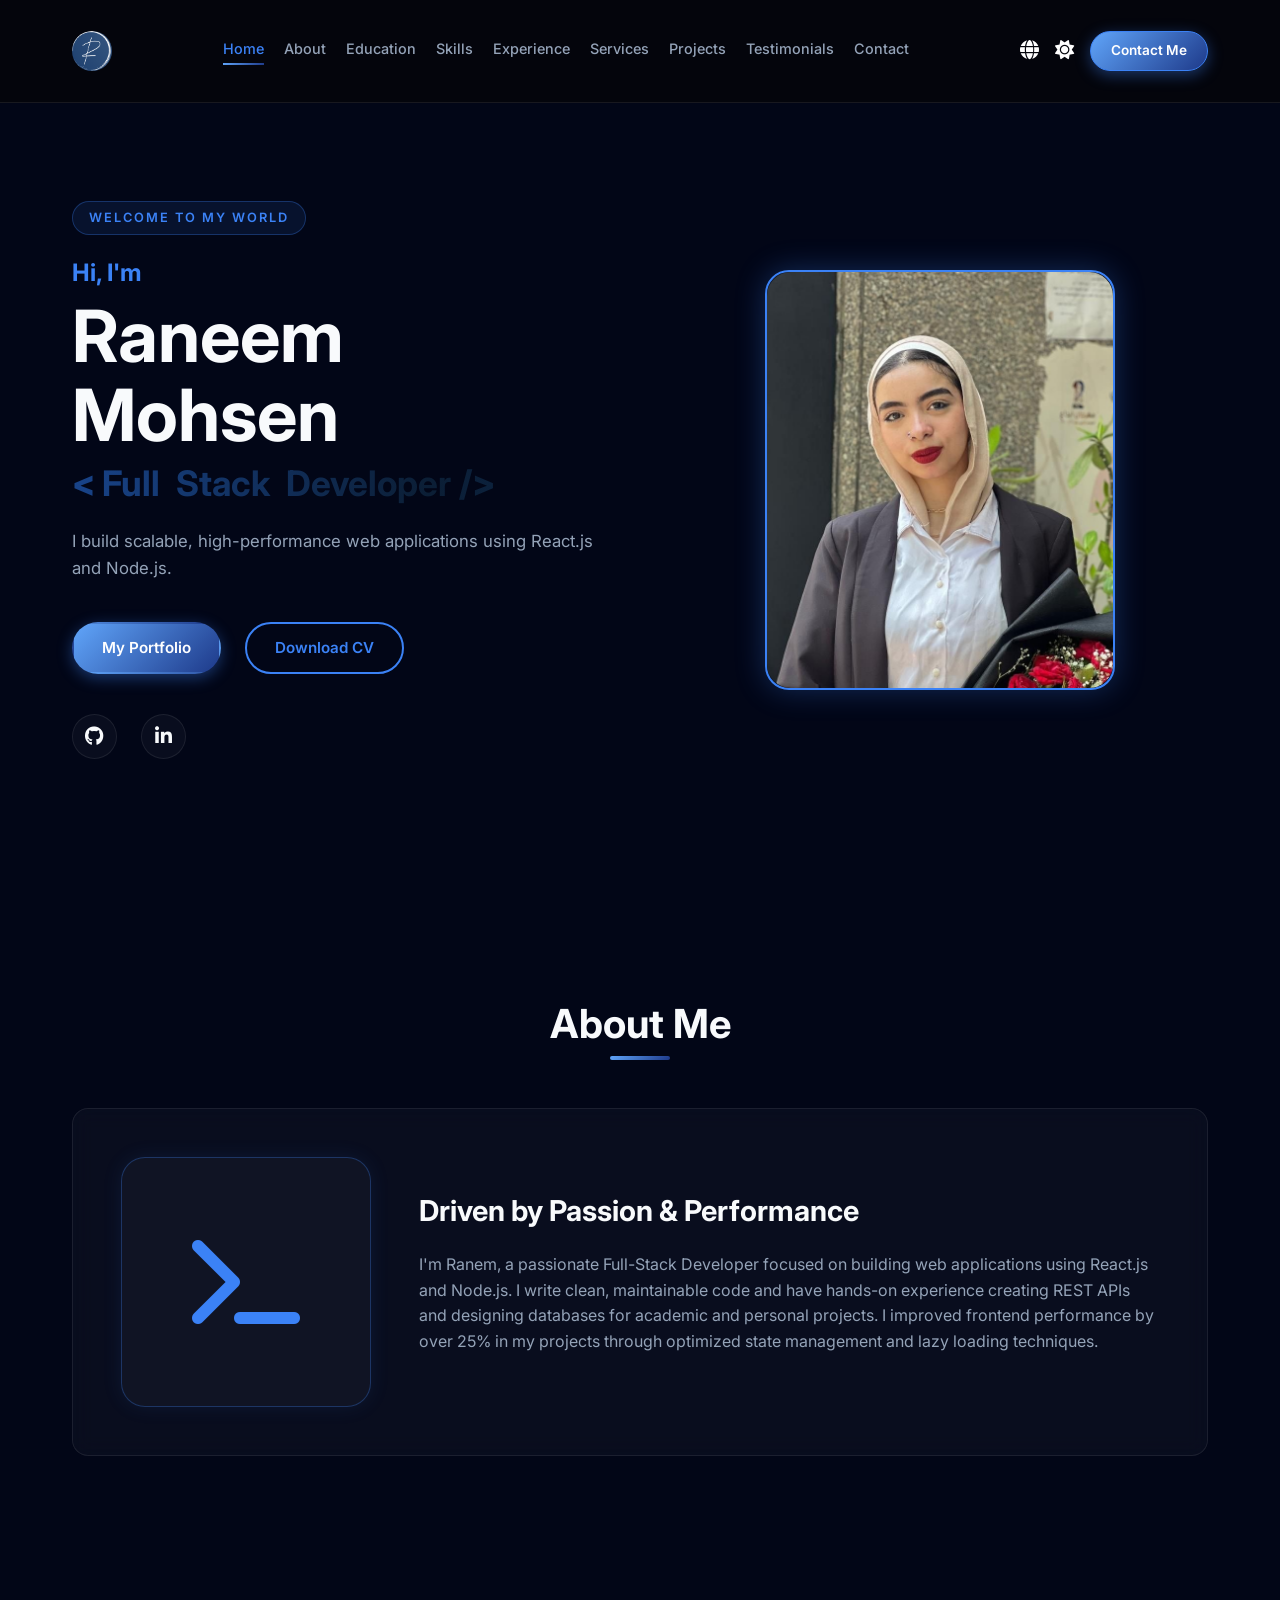
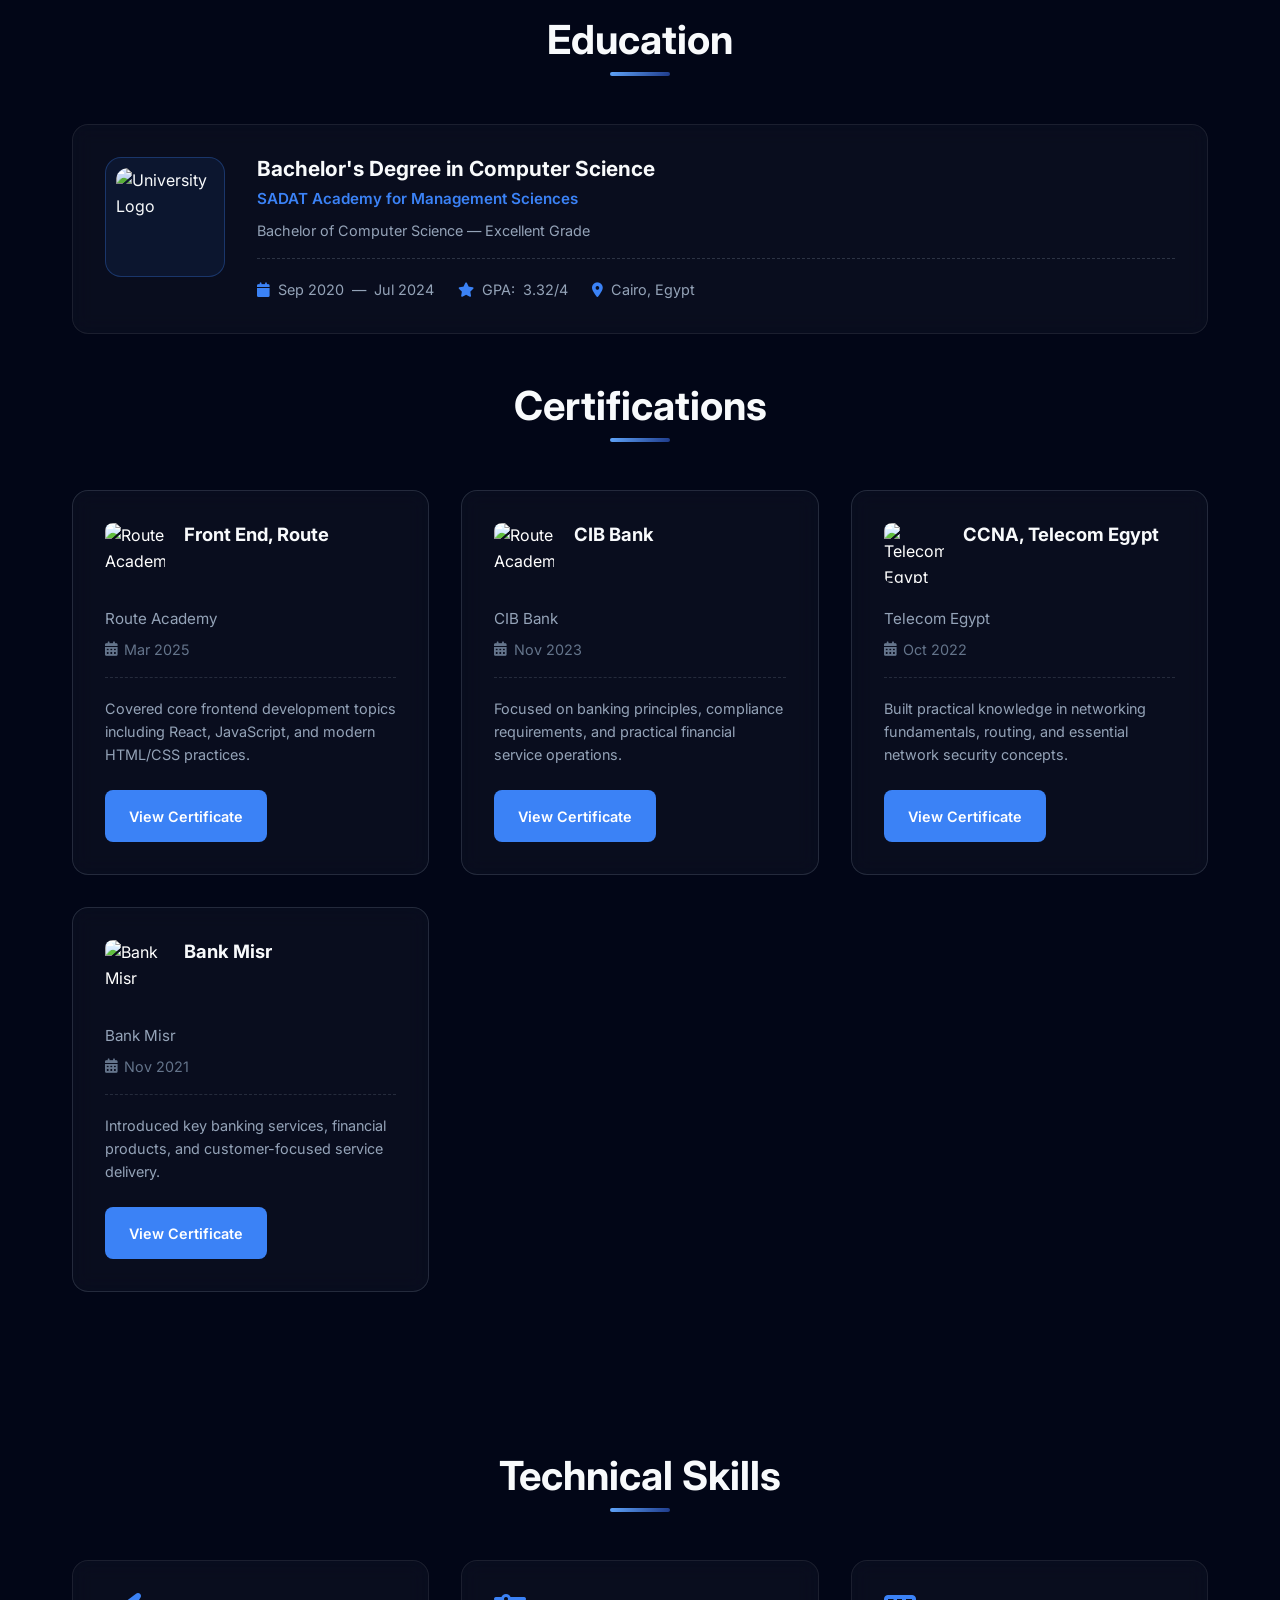
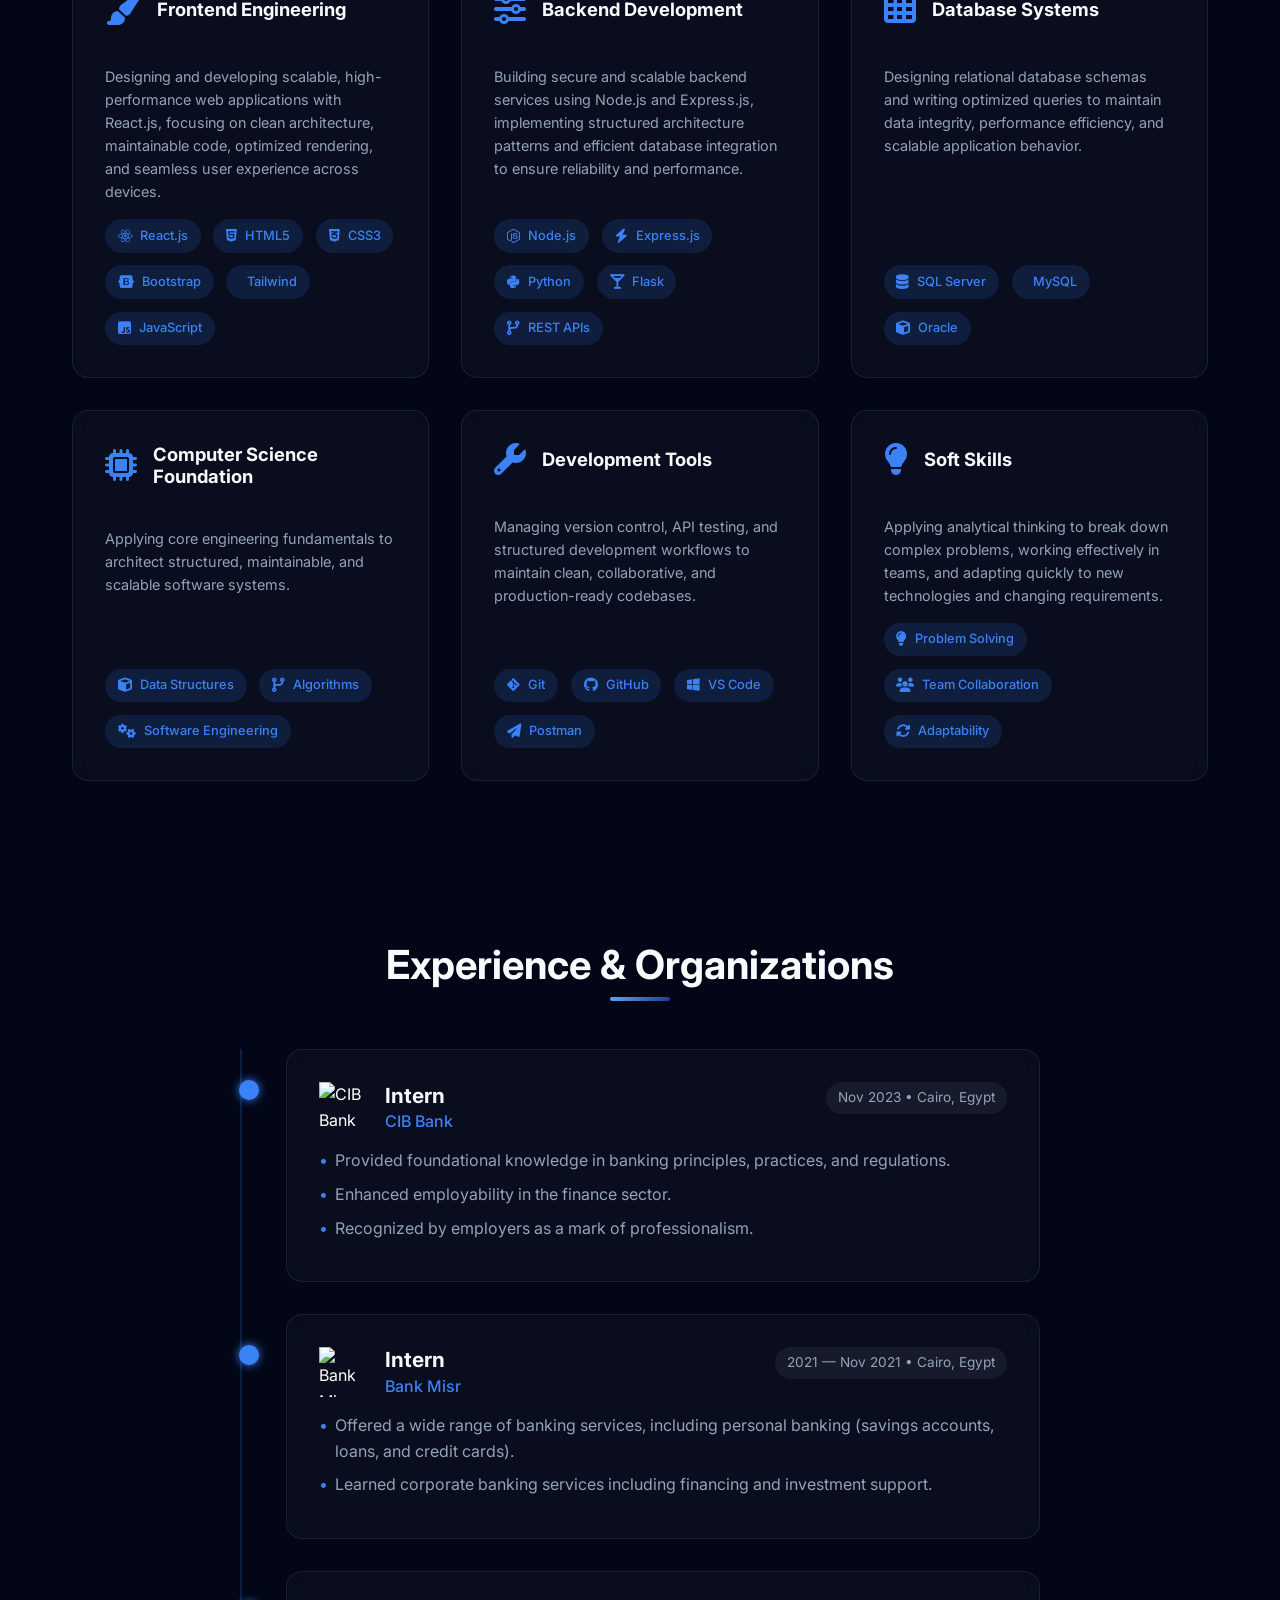
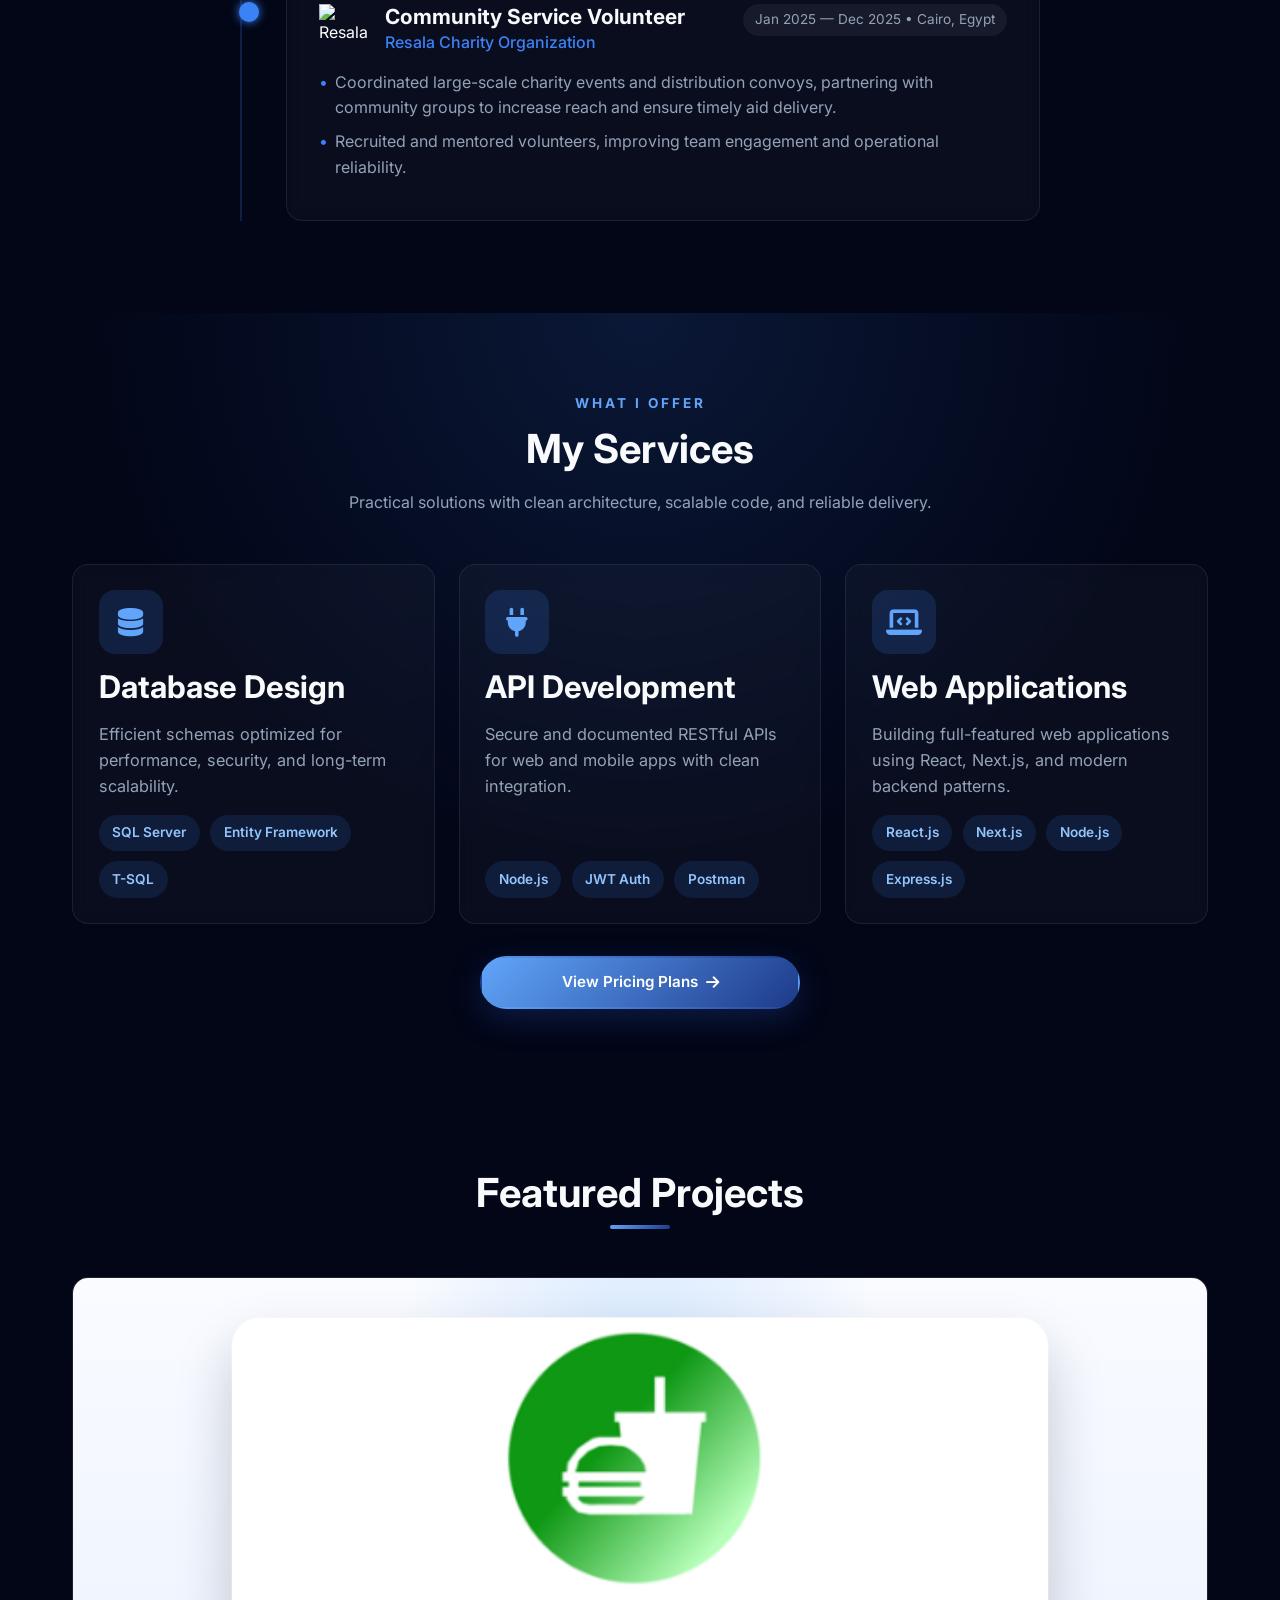
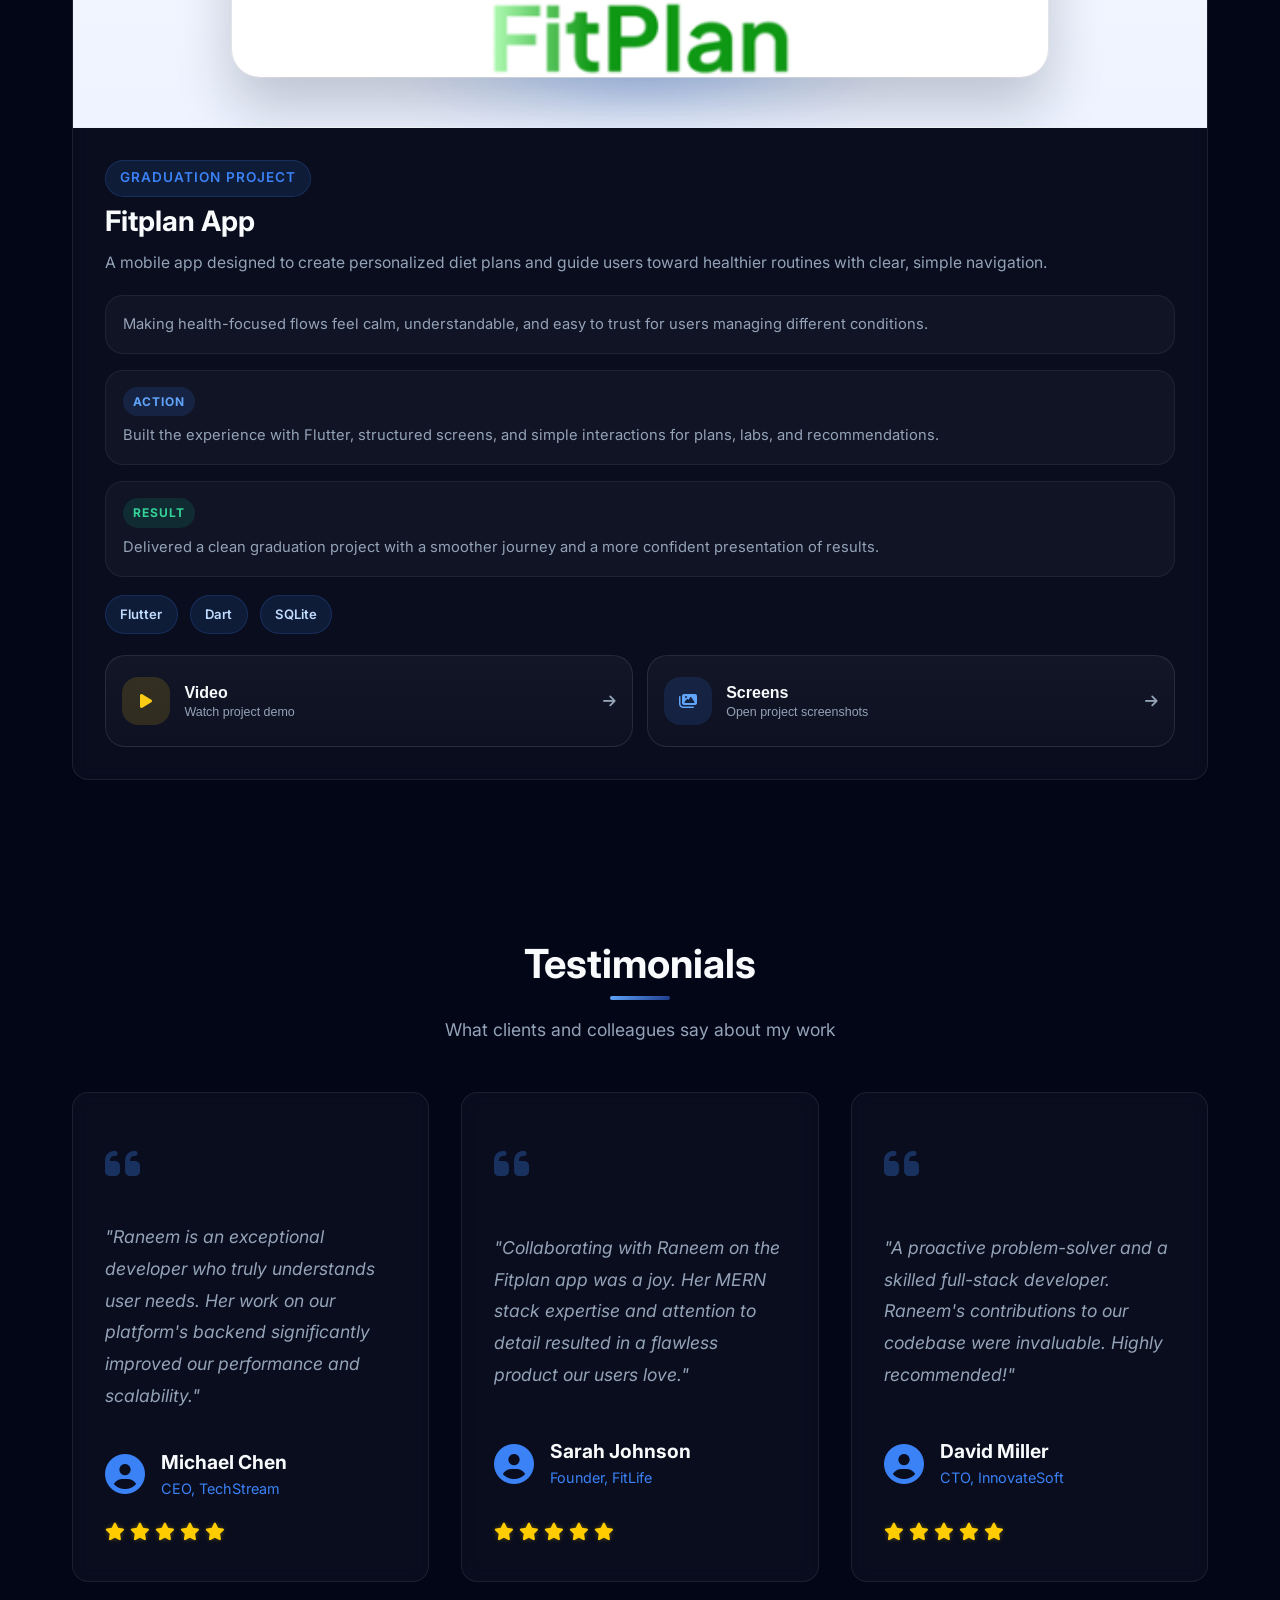
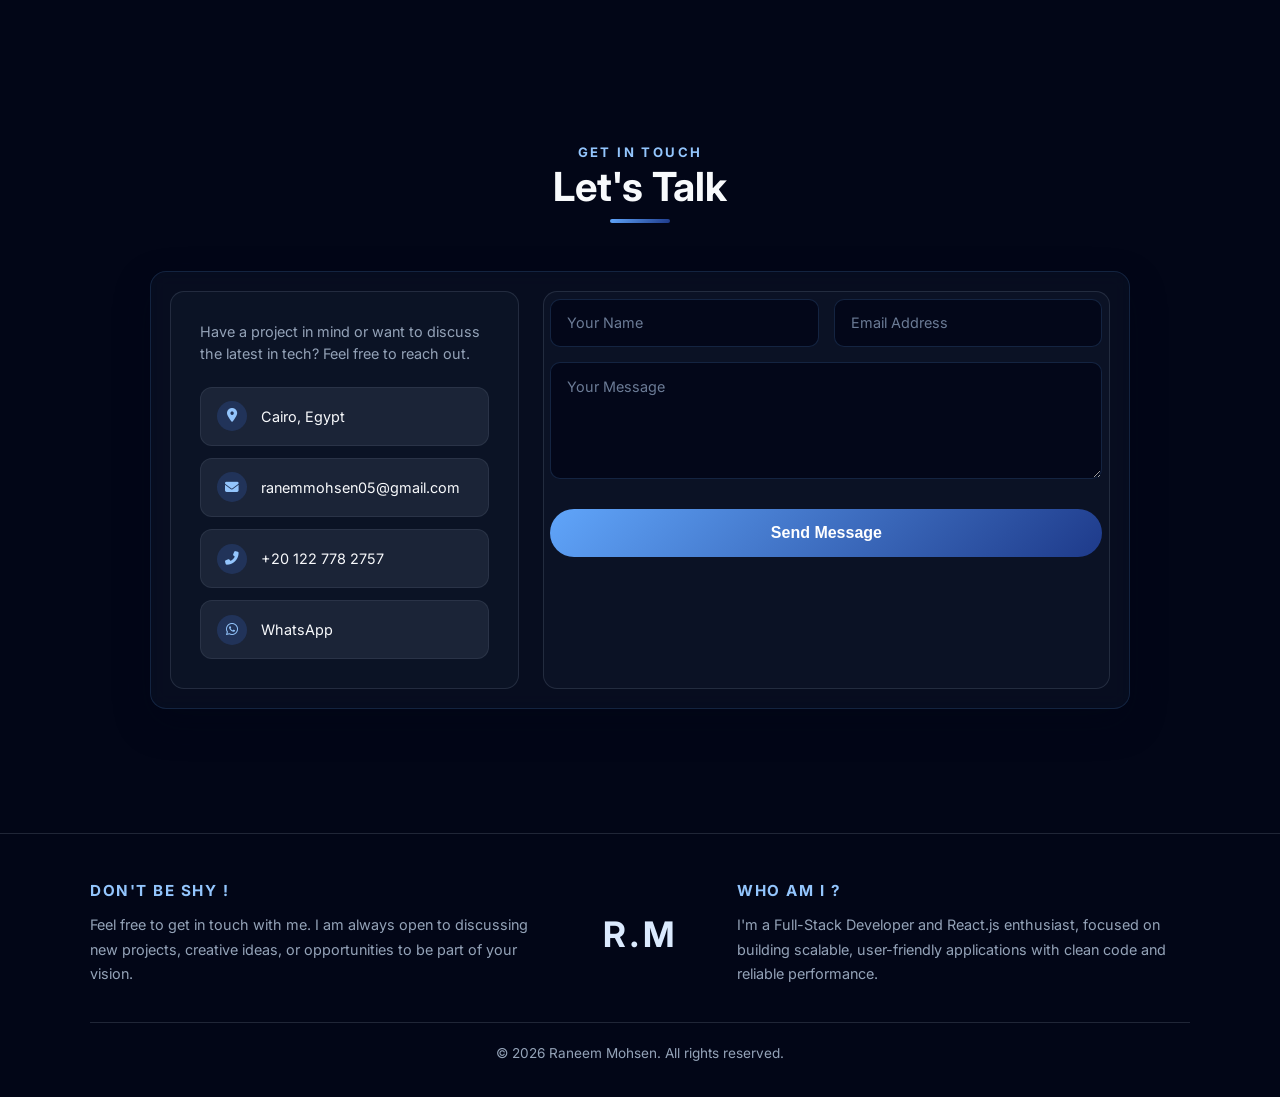
==== cvvvv/index.html @ ac44fdd2 "update" ====
<!DOCTYPE html>
<html lang="en" dir="ltr">

<head>
    <meta charset="UTF-8">
    <meta name="viewport" content="width=device-width, initial-scale=1.0">
    <title>Raneem Mohsen | Full Stack Developer</title>
    <link rel="preconnect" href="https://fonts.googleapis.com">
    <link rel="preconnect" href="https://fonts.gstatic.com" crossorigin>
    <link href="https://fonts.googleapis.com/css2?family=Inter:wght@300;400;500;600;700;800&display=swap"
        rel="stylesheet">
    <link rel="stylesheet" href="https://cdnjs.cloudflare.com/ajax/libs/font-awesome/6.4.0/css/all.min.css">
    <link rel="stylesheet" href="../style.css?v=5">

</head>

<body>
    <!-- Navbar -->
    <header class="navbar" id="navbar">
        <div class="nav-container">
            <a href="#home" class="logo">
                <img src="../Screenshot 2026-03-13 201905 copy.png" alt="Ranem Logo" class="logo-img">
            </a>

            <nav class="nav-links">
                <a href="#home" class="nav-link active" data-i18n="home-nav">Home</a>
                <a href="#about" class="nav-link" data-i18n="about-nav">About</a>
                <a href="#education" class="nav-link" data-i18n="education-nav">Education</a>
                <a href="#skills" class="nav-link" data-i18n="skills-nav">Skills</a>
                <a href="#experience" class="nav-link" data-i18n="experience-nav">Experience</a>
                <a href="#services" class="nav-link" data-i18n="services-nav">Services</a>
                <a href="#projects" class="nav-link" data-i18n="projects-nav">Projects</a>
                <a href="#testimonials" class="nav-link" data-i18n="testimonials-nav">Testimonials</a>
                <a href="#contact" class="nav-link" data-i18n="contact-nav">Contact</a>
            </nav>

            <div class="nav-actions">
                <!-- Language Toggle -->
                <button class="lang-toggle" id="langBtn" aria-label="تحويل اللغة"
                    style="background: transparent; border: none; color: white; font-size: 1.2rem; cursor: pointer;">
                    <i class="fas fa-globe"></i>
                </button>
                <!-- Theme Toggle -->
                <button class="theme-toggle" id="themeBtn" aria-label="Toggle Dark/Light Mode"
                    style="background: transparent; border: none; color: white; font-size: 1.2rem; cursor: pointer;">
                    <i class="fas fa-sun"></i>
                </button>
                <a href="#contact" class="btn btn-primary contact-btn" data-i18n="contact-btn">Contact Me</a>
                <!-- Remove the old mailto link in favor of the new contact section -->
                <button class="mobile-menu-toggle" aria-label="Toggle Menu">
                    <i class="fas fa-bars"></i>
                </button>
            </div>
        </div>
    </header>

    <main>
        <!-- Hero Section -->
        <section id="home" class="hero">
            <div class="hero-container">
                <div class="hero-content">
                    <span class="badge" data-i18n="welcome-badge">WELCOME TO MY WORLD</span>
                    <h2 class="greeting" data-i18n="greeting">Hi, I'm</h2>
                    <h1 class="name">Raneem Mohsen</h1>
                    <h2 class="title text-gradient typing-animation">
                        <span style="--i:1">F</span><span style="--i:2">u</span><span style="--i:3">l</span><span
                            style="--i:4">l</span>&nbsp;
                        <span style="--i:5">S</span><span style="--i:6">t</span><span style="--i:7">a</span><span
                            style="--i:8">c</span><span style="--i:9">k</span>&nbsp;
                        <span style="--i:10">D</span><span style="--i:11">e</span><span style="--i:12">v</span><span
                            style="--i:13">e</span><span style="--i:14">l</span><span style="--i:15">o</span><span
                            style="--i:16">p</span><span style="--i:17">e</span><span style="--i:18">r</span>
                    </h2>

                    <p class="summary" data-i18n="summary">I build scalable, high-performance web applications using React.js and Node.js.</p>
                    <div class="hero-buttons">
                        <a href="#projects" class="btn btn-primary" data-i18n="portfolio-btn">My Portfolio</a>
                        <a href="../resume.pdf" class="btn btn-outline" data-i18n="cv-btn" download>Download CV <i
                                class="fas fa-download"></i></a>
                    </div>

                    <div class="social-links">
                        <a href="https://github.com/raneemmohsen" target="_blank" rel="noopener noreferrer"
                            aria-label="GitHub"><i class="fab fa-github"></i></a>
                        <a href="https://www.linkedin.com/in/ranem-mohsen" target="_blank" rel="noopener noreferrer"
                            aria-label="LinkedIn"><i class="fab fa-linkedin-in"></i></a>
                    </div>
                </div>

                <div class="hero-image-container">
                    <div class="image-wrapper glow-effect">
                        <img src="../profile.jpg" alt="Raneem Mohsen" class="profile-img">
                    </div>
                </div>
            </div>
        </section>

        <!-- About Section -->
        <section id="about" class="about">
            <div class="section-header">
                <h2 class="section-title" data-i18n="about-title">About Me</h2>
                <div class="section-line"></div>
            </div>

            <div class="about-container glass-card">
                <div class="about-icon">
                    <i class="fas fa-terminal text-accent"></i>
                </div>
                <div class="about-text">
                    <h3 class="about-subtitle" data-i18n="about-subtitle">Driven by Passion & Performance</h3>
                    <p data-i18n="about-text">
                       I'm Ranem, a passionate Full-Stack Developer focused on building web applications using React.js and Node.js. I write clean, maintainable code and have hands-on experience creating REST APIs and designing databases for academic and personal projects.

I improved frontend performance by over 25% in my projects through optimized state management and lazy loading techniques.
                    </p>



                </div>
            </div>
        </section>

        <!-- Education & Certifications Section -->
        <section id="education" class="education-certifications">
            <div class="section-header">
                <h2 class="section-title" data-i18n="education-title"><i class="fas fa-book text-accent"></i> Education
                </h2>
                <div class="section-line"></div>
            </div>

            <div class="education-grid">
                <!-- Education Card -->
                <div class="education-card glass-card">
                    <div class="edu-logo">
                        <img src="https://th.bing.com/th/id/OIP.V8U_D5mCbZ9PL3ggODqB0AAAAA?w=171&h=180&c=7&r=0&o=7&pid=1.7&rm=3"
                            alt="University Logo" class="university-logo">
                    </div>
                    <div class="edu-content">
                        <h3 class="edu-degree" data-i18n="degree-title">Bachelor's Degree in Computer Science</h3>
                        <p class="edu-university" data-i18n="university">SADAT Academy for Management Sciences</p>
                        <p class="edu-project" data-i18n="edu-project">Bachelor of Computer Science — Excellent Grade</p>
                        <div class="edu-details">
                            <span class="edu-detail"><i class="fas fa-calendar"></i> <span data-i18n="start-date">Sep
                                    2020</span> — <span data-i18n="end-date">Jul 2024</span></span>
                            <span class="edu-detail"><i class="fas fa-star text-accent"></i> GPA: <span
                                    data-i18n="gpa">3.32/4</span></span>
                            <span class="edu-detail"><i class="fas fa-map-marker-alt text-accent"></i> <span
                                    data-i18n="location">Cairo, Egypt</span></span>
                        </div>
                    </div>
                </div>
            </div>

            <!-- Certifications Section -->
            <div class="section-header" style="margin-top: 3rem;">
                <h2 class="section-title" data-i18n="certifications-title"><i
                        class="fas fa-certificate text-accent"></i> Certifications</h2>
                <div class="section-line"></div>
            </div>

            <div class="certifications-grid">
                <!-- Certification 1: Front End - Route -->
                <div class="certification-card glass-card">
                    <div class="cert-card-header">
                        <img src="https://th.bing.com/th/id/OIP.Iap5Mdgf2Q6TWUEdD_xB6gHaHa?w=178&h=180&c=7&r=0&o=7&pid=1.7&rm=3"
                            alt="Route Academy" class="cert-provider-logo">
                        <h3 class="cert-title" data-i18n="cert-title-1">Front End, Route</h3>
                    </div>
                    <div class="cert-meta">
                        <p class="cert-provider" data-i18n="cert-provider-1">Route Academy</p>
                        <p class="cert-date"><i class="fas fa-calendar-alt"></i> Mar 2025</p>
                    </div>
                    <p class="cert-description" data-i18n="cert-desc-1">Covered core frontend development topics including React, JavaScript,
                        and modern HTML/CSS practices.</p>
                    <a href="https://drive.google.com/uc?export=download&id=13dK2gWx83a4qRBCtYwLDPaKaLegpX_jR"
                        target="_blank" rel="noopener noreferrer" class="btn btn-cert" data-i18n="view-cert">View
                        Certificate <i class="fas fa-external-link-alt"></i></a>
                </div>

                <!-- Certification 2: CIB Bank -->
                <div class="certification-card glass-card">
                    <div class="cert-card-header">
                        <img src="https://th.bing.com/th/id/OIP.UDxcP4bXKy5adsetCblangHaEH?w=324&h=180&c=7&r=0&o=7&pid=1.7&rm=3"
                            alt="Route Academy" class="cert-provider-logo">
                        <h3 class="cert-title" data-i18n="cert-title-2">CIB Bank</h3>
                    </div>
                    <div class="cert-meta">
                        <p class="cert-provider" data-i18n="cert-provider-2">CIB Bank</p>
                        <p class="cert-date"><i class="fas fa-calendar-alt"></i> Nov 2023</p>
                    </div>
                    <p class="cert-description" data-i18n="cert-desc-2">Focused on banking principles, compliance requirements, and practical
                        financial service operations.</p>
                    <a href="https://drive.google.com/uc?export=download&id=1t3YQ2RJEVor3qBg_6bNShPHfQhn2mLzm"
                        target="_blank" rel="noopener noreferrer" class="btn btn-cert" data-i18n="view-cert">View
                        Certificate <i class="fas fa-external-link-alt"></i></a>
                </div>

                <!-- Certification 3: CCNA - Telecom Egypt -->
                <div class="certification-card glass-card">
                    <div class="cert-card-header">
                        <img src="https://th.bing.com/th/id/OIP.k3Wxf08dQYWlKmBgLfRE1wHaDt?w=343&h=175&c=7&r=0&o=7&pid=1.7&rm=3"
                            alt="Telecom Egypt" class="cert-provider-logo">
                        <h3 class="cert-title" data-i18n="cert-title-3">CCNA, Telecom Egypt</h3>
                    </div>
                    <div class="cert-meta">
                        <p class="cert-provider" data-i18n="cert-provider-3">Telecom Egypt</p>
                        <p class="cert-date"><i class="fas fa-calendar-alt"></i> Oct 2022</p>
                    </div>
                    <p class="cert-description" data-i18n="cert-desc-3">Built practical knowledge in networking fundamentals, routing, and
                        essential network security concepts.</p>
                    <a href="https://drive.google.com/uc?export=download&id=13q4QNbkBNiOabnH-JeV6mPPNrmgWbwru"
                        target="_blank" rel="noopener noreferrer" class="btn btn-cert" data-i18n="view-cert">View
                        Certificate <i class="fas fa-external-link-alt"></i></a>
                </div>

                <!-- Certification 4: Bank Misr -->
                <div class="certification-card glass-card">
                    <div class="cert-card-header">
                        <img src="https://th.bing.com/th/id/OIP.hmcBzYrLN2DpKwrUcrmIoAHaCe?w=348&h=117&c=7&r=0&o=7&pid=1.7&rm=3"
                            alt="Bank Misr" class="cert-provider-logo">
                        <h3 class="cert-title" data-i18n="cert-title-4">Bank Misr</h3>
                    </div>
                    <div class="cert-meta">
                        <p class="cert-provider" data-i18n="cert-provider-4">Bank Misr</p>
                        <p class="cert-date"><i class="fas fa-calendar-alt"></i> Nov 2021</p>
                    </div>
                    <p class="cert-description" data-i18n="cert-desc-4">Introduced key banking services, financial products, and
                        customer-focused service delivery.</p>
                    <a href="https://drive.google.com/uc?export=download&id=13q1AVJtpaZJP1Op2QyrFnN51yffmuXXj"
                        target="_blank" rel="noopener noreferrer" class="btn btn-cert" data-i18n="view-cert">View
                        Certificate <i class="fas fa-external-link-alt"></i></a>
                </div>
            </div>
        </section>

        <!-- Skills Section -->
        <section id="skills" class="skills">
            <div class="section-header">
                <h2 class="section-title" data-i18n="skills-title">Technical Skills</h2>
                <div class="section-line"></div>
            </div>

            <div class="skills-grid">
                <!-- Frontend Engineering -->
                <div class="skill-card glass-card">
                    <div class="skill-header">
                        <i class="fas fa-paintbrush skill-main-icon"></i>
                        <h3 data-i18n="frontend-title">Frontend Engineering</h3>
                    </div>
                    <p class="skill-description" data-i18n="frontend-desc">Designing and developing scalable, high-performance web applications
                        with React.js, focusing on clean architecture, maintainable code, optimized rendering, and
                        seamless user experience across devices.</p>
                    <div class="skill-tags">
                        <span class="skill-tag"><i class="fab fa-react"></i>React.js</span>
                        <span class="skill-tag"><i class="fab fa-html5"></i>HTML5</span>
                        <span class="skill-tag"><i class="fab fa-css3-alt"></i>CSS3</span>
                        <span class="skill-tag"><i class="fab fa-bootstrap"></i>Bootstrap</span>
                        <span class="skill-tag"><i class="fab fa-tailwind"></i>Tailwind</span>
                        <span class="skill-tag"><i class="fab fa-js-square"></i>JavaScript</span>
                    </div>
                </div>

                <!-- Backend Development -->
                <div class="skill-card glass-card">
                    <div class="skill-header">
                        <i class="fas fa-sliders-h skill-main-icon"></i>
                        <h3 data-i18n="backend-title">Backend Development</h3>
                    </div>
                    <p class="skill-description" data-i18n="backend-desc">Building secure and scalable backend services using Node.js and
                        Express.js, implementing structured architecture patterns and efficient database integration to
                        ensure reliability and performance.</p>
                    <div class="skill-tags">
                        <span class="skill-tag"><i class="fab fa-node-js"></i>Node.js</span>
                        <span class="skill-tag"><i class="fas fa-bolt"></i>Express.js</span>
                        <span class="skill-tag"><i class="fab fa-python"></i>Python</span>
                        <span class="skill-tag"><i class="fas fa-glass-martini-alt"></i>Flask</span>
                        <span class="skill-tag"><i class="fas fa-code-branch"></i>REST APIs</span>
                    </div>
                </div>

                <!-- Database Systems -->
                <div class="skill-card glass-card">
                    <div class="skill-header">
                        <i class="fas fa-th skill-main-icon"></i>
                        <h3 data-i18n="database-title">Database Systems</h3>
                    </div>
                    <p class="skill-description" data-i18n="database-desc">Designing relational database schemas and writing optimized queries to
                        maintain data integrity, performance efficiency, and scalable application behavior.</p>
                    <div class="skill-tags">
                        <span class="skill-tag"><i class="fas fa-database"></i>SQL Server</span>
                        <span class="skill-tag"><i class="fab fa-mysql"></i>MySQL</span>
                        <span class="skill-tag"><i class="fas fa-cube"></i>Oracle</span>
                    </div>
                </div>

                <!-- Computer Science Foundation -->
                <div class="skill-card glass-card">
                    <div class="skill-header">
                        <i class="fas fa-microchip skill-main-icon"></i>
                        <h3 data-i18n="foundation-title">Computer Science Foundation</h3>
                    </div>
                    <p class="skill-description" data-i18n="foundation-desc">Applying core engineering fundamentals to architect structured,
                        maintainable, and scalable software systems.</p>
                    <div class="skill-tags">
                        <span class="skill-tag"><i class="fas fa-cube"></i>Data Structures</span>
                        <span class="skill-tag"><i class="fas fa-code-branch"></i>Algorithms</span>
                        <span class="skill-tag"><i class="fas fa-cogs"></i>Software Engineering</span>
                    </div>
                </div>

                <!-- Development Tools -->
                <div class="skill-card glass-card">
                    <div class="skill-header">
                        <i class="fas fa-wrench skill-main-icon"></i>
                        <h3 data-i18n="tools-title">Development Tools</h3>
                    </div>
                    <p class="skill-description" data-i18n="tools-desc">Managing version control, API testing, and structured development
                        workflows to maintain clean, collaborative, and production-ready codebases.</p>
                    <div class="skill-tags">
                        <span class="skill-tag"><i class="fab fa-git-alt"></i>Git</span>
                        <span class="skill-tag"><i class="fab fa-github"></i>GitHub</span>
                        <span class="skill-tag"><i class="fab fa-windows"></i>VS Code</span>
                        <span class="skill-tag"><i class="fas fa-paper-plane"></i>Postman</span>
                    </div>
                </div>

                <!-- Soft Skills -->
                <div class="skill-card glass-card">
                    <div class="skill-header">
                        <i class="fas fa-lightbulb skill-main-icon"></i>
                        <h3 data-i18n="soft-title">Soft Skills</h3>
                    </div>
                    <p class="skill-description" data-i18n="soft-desc">Applying analytical thinking to break down complex problems, working
                        effectively in teams, and adapting quickly to new technologies and changing requirements.</p>
                    <div class="skill-tags">
                        <span class="skill-tag"><i class="fas fa-lightbulb"></i>Problem Solving</span>
                        <span class="skill-tag"><i class="fas fa-users"></i>Team Collaboration</span>
                        <span class="skill-tag"><i class="fas fa-sync-alt"></i>Adaptability</span>
                    </div>
                </div>
            </div>
        </section>

        <!-- Experience Section -->
        <section id="experience" class="experience">
            <div class="section-header">
                <h2 class="section-title">Experience & Organizations</h2>
                <div class="section-line"></div>
            </div>

            <div class="experience-timeline">
                <div class="timeline-item glass-card">
                    <div class="timeline-dot"></div>
                    <div class="exp-header">
                        <div class="exp-company-section">
                            <img src="https://th.bing.com/th/id/OIP.GjX0_NhAl4BDQ-GG3qhGHgAAAA?w=281&h=147&c=7&r=0&o=7&pid=1.7&rm=3"
                                onerror="this.onerror=null;this.src='https://th.bing.com/th/id/OIP.87N6leBurJDtmKIqrIogMgHaHa?w=167&h=180&c=7&r=0&o=7&pid=1.7&rm=3';"
                                alt="CIB Bank" class="exp-company-logo">
                            <div>
                                <h3 class="exp-role">Intern</h3>
                                <h4 class="exp-company">CIB Bank</h4>
                            </div>
                        </div>
                        <span class="exp-date">Nov 2023 • Cairo, Egypt</span>
                    </div>
                    <ul class="exp-bullets">
                        <li>Provided foundational knowledge in banking principles, practices, and regulations.</li>
                        <li>Enhanced employability in the finance sector.</li>
                        <li>Recognized by employers as a mark of professionalism.</li>
                    </ul>
                </div>

                <!-- Bank Misr -->
                <div class="timeline-item glass-card">
                    <div class="timeline-dot"></div>
                    <div class="exp-header">
                        <div class="exp-company-section">
                            <img src="https://th.bing.com/th/id/OIP.hmcBzYrLN2DpKwrUcrmIoAHaCe?w=348&h=117&c=7&r=0&o=7&pid=1.7&rm=3"
                                alt="Bank Misr" class="exp-company-logo">
                            <div>
                                <h3 class="exp-role">Intern</h3>
                                <h4 class="exp-company">Bank Misr</h4>
                            </div>
                        </div>
                        <span class="exp-date">2021 — Nov 2021 • Cairo, Egypt</span>
                    </div>
                    <ul class="exp-bullets">
                        <li>Offered a wide range of banking services, including personal banking (savings accounts,
                            loans, and credit cards).</li>
                        <li>Learned corporate banking services including financing and investment support.</li>
                    </ul>
                </div>

                <div class="timeline-item glass-card">
                    <div class="timeline-dot"></div>
                    <div class="exp-header">
                        <div class="exp-company-section">
                            <img src="https://th.bing.com/th/id/OIP.aZxbbLULHh-udXleM9Q--wHaEK?w=301&h=184&c=7&r=0&o=7&pid=1.7&rm=3"
                                alt="Resala" class="exp-company-logo">
                            <div>
                                <h3 class="exp-role">Community Service Volunteer</h3>
                                <h4 class="exp-company">Resala Charity Organization</h4>
                            </div>
                        </div>
                        <span class="exp-date">Jan 2025 — Dec 2025 • Cairo, Egypt</span>
                    </div>
                    <ul class="exp-bullets">
                        <li>Coordinated large-scale charity events and distribution convoys, partnering with community
                            groups to increase reach and ensure timely aid delivery.</li>
                        <li>Recruited and mentored volunteers, improving team engagement and operational reliability.
                        </li>
                    </ul>
                </div>

            </div>
        </section>

        <!-- Services Section -->
        <section id="services" class="services">
            <div class="section-header services-header">
                <span class="services-label" data-i18n="services-label">WHAT I OFFER</span>
                <h2 class="section-title" data-i18n="services-title">My Services</h2>
                <p class="services-subtitle" data-i18n="services-subtitle">Practical solutions with clean architecture, scalable code, and reliable
                    delivery.</p>
            </div>

            <div class="services-grid">
                <article class="service-card glass-card">
                    <div class="service-icon"><i class="fas fa-database"></i></div>
                    <h3 data-i18n="service-1-title">Database Design</h3>
                    <p data-i18n="service-1-desc">Efficient schemas optimized for performance, security, and long-term scalability.</p>
                    <div class="service-tags">
                        <span data-i18n="service-1-tag-1">SQL Server</span>
                        <span data-i18n="service-1-tag-2">Entity Framework</span>
                        <span data-i18n="service-1-tag-3">T-SQL</span>
                    </div>
                </article>

                <article class="service-card glass-card">
                    <div class="service-icon"><i class="fas fa-plug"></i></div>
                    <h3 data-i18n="service-2-title">API Development</h3>
                    <p data-i18n="service-2-desc">Secure and documented RESTful APIs for web and mobile apps with clean integration.</p>
                    <div class="service-tags">
                        <span data-i18n="service-2-tag-1">Node.js</span>
                        <span data-i18n="service-2-tag-2">JWT Auth</span>
                        <span data-i18n="service-2-tag-3">Postman</span>
                    </div>
                </article>

                <article class="service-card glass-card">
                    <div class="service-icon"><i class="fas fa-laptop-code"></i></div>
                    <h3 data-i18n="service-3-title">Web Applications</h3>
                    <p data-i18n="service-3-desc">Building full-featured web applications using React, Next.js, and modern backend patterns.</p>
                    <div class="service-tags">
                        <span data-i18n="service-3-tag-1">React.js</span>
                        <span data-i18n="service-3-tag-2">Next.js</span>
                        <span data-i18n="service-3-tag-3">Node.js</span>
                        <span data-i18n="service-3-tag-4">Express.js</span>
                    </div>
                </article>
            </div>

            <div class="services-cta">
                <a href="pricing.html" class="btn btn-primary services-btn">View Pricing Plans <i
                        class="fas fa-arrow-right"></i></a>
            </div>
        </section>

        <!-- Projects Section -->
        <section id="projects" class="projects">
            <div class="section-header">
                <h2 class="section-title" data-i18n="projects-title">Featured Projects</h2>
                <div class="section-line"></div>
            </div>

            <div class="projects-grid">
                <!-- Fitplan App -->
                <div class="project-card glass-card">
                    <div class="project-image fitplan-preview project-gallery" tabindex="0" aria-label="Open FitPlan project gallery" data-project-images="Screenshot%202026-03-13%20131443.png,Screenshot%202026-03-13%20131454.png,Screenshot%202026-03-13%20131515.png,Screenshot%202026-03-13%20131506.png">
                        <button class="project-shot project-shot--main" type="button" aria-label="FitPlan dashboard screen">
                            <img src="../Screenshot 2026-05-02 161321.png" alt="FitPlan dashboard screen" />
                        </button>
                        <div class="project-gallery-glow"></div>
                    </div>
                    <div class="project-content">
                        <span class="project-category project-pill" data-i18n="project-pill">GRADUATION PROJECT</span>
                        <h3 class="project-title" data-i18n="project-title">Fitplan App</h3>
                        <p class="project-lead" data-i18n="project-lead">
                            A mobile app designed to create personalized diet plans and guide users toward healthier
                            routines with clear, simple navigation.
                        </p>

                        <div class="project-story">
                            <div class="project-story-item">
                                <p data-i18n="project-challenge">
                                    Making health-focused flows feel calm, understandable, and easy to trust for users
                                    managing different conditions.
                                </p>
                            </div>
                            <div class="project-story-item">
                                <span class="story-label story-label-action" data-i18n="project-action-label">Action</span>
                                <p data-i18n="project-action">
                                    Built the experience with Flutter, structured screens, and simple interactions for
                                    plans, labs, and recommendations.
                                </p>
                            </div>
                            <div class="project-story-item">
                                <span class="story-label story-label-result" data-i18n="project-result-label">Result</span>
                                <p data-i18n="project-result">
                                    Delivered a clean graduation project with a smoother journey and a more confident
                                    presentation of results.
                                </p>
                            </div>
                        </div>

                        <div class="project-tech">
                            <span data-i18n="project-tech-1">Flutter</span>
                            <span data-i18n="project-tech-2">Dart</span>
                            <span data-i18n="project-tech-3">SQLite</span>
                        </div>

                        <div class="project-actions">
                            <button id="openProjectVideo" class="project-action-card project-action-card--video" type="button">
                                <span class="action-icon"><i class="fas fa-play"></i></span>
                                <span class="action-copy">
                                    <strong data-i18n="project-video-title">Video</strong>
                                    <small data-i18n="project-video-sub">Watch project demo</small>
                                </span>
                                <span class="action-arrow"><i class="fas fa-arrow-right"></i></span>
                            </button>
                            <button id="openProjectScreens" class="project-action-card project-action-card--screens" type="button">
                                <span class="action-icon"><i class="fas fa-images"></i></span>
                                <span class="action-copy">
                                    <strong data-i18n="project-screens-title">Screens</strong>
                                    <small data-i18n="project-screens-sub">Open project screenshots</small>
                                </span>
                                <span class="action-arrow"><i class="fas fa-arrow-right"></i></span>
                            </button>
                        </div>
                    </div>
                </div>
                <!-- Additional projects would go here -->
            </div>
        </section>

        <!-- Testimonials Section -->
        <section id="testimonials" class="testimonials section">
            <div class="section-header">
                <h2 class="section-title" data-i18n="testimonials-title">Testimonials</h2>
                <div class="section-line"></div>
                <p class="section-subtitle" data-i18n="testimonials-subtitle">What clients and colleagues say about my work</p>
            </div>

            <div class="testimonials-grid">
                <!-- Testimonial 1 -->
                <div class="testimonial-card glass-card">
                    <div class="quote-icon"><i class="fas fa-quote-left"></i></div>
                    <p class="testimonial-text" data-i18n="testimonial-1">"Raneem is an exceptional developer who truly understands user needs.
                        Her work on our platform's backend significantly improved our performance and scalability."</p>
                    <div class="testimonial-author">
                        <div class="author-avatar"><i class="fas fa-user-circle"></i></div>
                        <div class="author-info">
                            <h4 data-i18n="testimonial-1-name">Michael Chen</h4>
                            <p data-i18n="testimonial-1-role">CEO, TechStream</p>
                        </div>
                    </div>
                    <div class="testimonial-rating">
                        <i class="fas fa-star"></i>
                        <i class="fas fa-star"></i>
                        <i class="fas fa-star"></i>
                        <i class="fas fa-star"></i>
                        <i class="fas fa-star"></i>
                    </div>
                </div>

                <!-- Testimonial 2 -->
                <div class="testimonial-card glass-card">
                    <div class="quote-icon"><i class="fas fa-quote-left"></i></div>
                    <p class="testimonial-text" data-i18n="testimonial-2">"Collaborating with Raneem on the Fitplan app was a joy. Her MERN stack
                        expertise and attention to detail resulted in a flawless product our users love."</p>
                    <div class="testimonial-author">
                        <div class="author-avatar"><i class="fas fa-user-circle"></i></div>
                        <div class="author-info">
                            <h4 data-i18n="testimonial-2-name">Sarah Johnson</h4>
                            <p data-i18n="testimonial-2-role">Founder, FitLife</p>
                        </div>
                    </div>
                    <div class="testimonial-rating">
                        <i class="fas fa-star"></i>
                        <i class="fas fa-star"></i>
                        <i class="fas fa-star"></i>
                        <i class="fas fa-star"></i>
                        <i class="fas fa-star"></i>
                    </div>
                </div>

                <!-- Testimonial 3 -->
                <div class="testimonial-card glass-card">
                    <div class="quote-icon"><i class="fas fa-quote-left"></i></div>
                    <p class="testimonial-text" data-i18n="testimonial-3">"A proactive problem-solver and a skilled full-stack developer. Raneem's
                        contributions to our codebase were invaluable. Highly recommended!"</p>
                    <div class="testimonial-author">
                        <div class="author-avatar"><i class="fas fa-user-circle"></i></div>
                        <div class="author-info">
                            <h4 data-i18n="testimonial-3-name">David Miller</h4>
                            <p data-i18n="testimonial-3-role">CTO, InnovateSoft</p>
                        </div>
                    </div>
                    <div class="testimonial-rating">
                        <i class="fas fa-star"></i>
                        <i class="fas fa-star"></i>
                        <i class="fas fa-star"></i>
                        <i class="fas fa-star"></i>
                        <i class="fas fa-star"></i>
                    </div>
                </div>
            </div>
        </section>

        <!-- Contact Section -->
        <section id="contact" class="contact">
            <div class="section-header">
                <span class="contact-label" data-i18n="contact-label">GET IN TOUCH</span>
                <h2 class="section-title" data-i18n="contact-title">Let's Talk</h2>
                <div class="section-line"></div>
            </div>

            <div class="contact-container glass-card">
                <div class="contact-sidebar">
                    <p data-i18n="contact-side-text">Have a project in mind or want to discuss the latest in tech? Feel free to reach out.</p>

                    <div class="contact-details">
                        <div class="contact-item">
                            <i class="fas fa-map-marker-alt"></i>
                            <span>Cairo, Egypt</span>
                        </div>
                        <a href="mailto:ranemmohsen05@gmail.com" class="contact-item">
                            <i class="fas fa-envelope"></i>
                            <span>ranemmohsen05@gmail.com</span>
                        </a>
                        <a href="tel:+201227782757" class="contact-item">
                            <i class="fas fa-phone-alt"></i>
                            <span>+20 122 778 2757</span>
                        </a>
                        <a href="https://wa.me/201227782757" target="_blank" rel="noopener noreferrer"
                            class="contact-item">
                            <i class="fab fa-whatsapp"></i>
                            <span>WhatsApp</span>
                        </a>
                    </div>


                </div>

                <div class="contact-form">
                    <form id="contactForm">
                        <div class="form-row">
                            <div class="form-group">
                                <input type="text" id="name" placeholder="Your Name" data-i18n-placeholder="contact-name" required>
                            </div>
                            <div class="form-group">
                                <input type="email" id="email" placeholder="Email Address" data-i18n-placeholder="contact-email" required>
                            </div>
                        </div>
                        <div class="form-group">
                            <textarea id="message" rows="5" placeholder="Your Message" data-i18n-placeholder="contact-message" required></textarea>
                        </div>
                        <button type="submit" class="btn btn-primary submit-btn " data-i18n="contact-submit">Send Message <i
                                class="fas fa-paper-plane"></i></button>
                    </form>
                </div>
            </div>
        </section>

    </main>

    <footer class="footer">
        <div class="footer-container">
            <div class="footer-col">
                <h4 data-i18n="footer-left-title">DON'T BE SHY !</h4>
                <p data-i18n="footer-left-text">Feel free to get in touch with me. I am always open to discussing new projects, creative ideas, or
                    opportunities to be part of your vision.</p>
            </div>
            <div class="footer-center">
                <h3>R.M</h3>
            </div>
            <div class="footer-col">
                <h4 data-i18n="footer-right-title">WHO AM I ?</h4>
                <p data-i18n="footer-right-text">I'm a Full-Stack Developer and React.js enthusiast, focused on building scalable, user-friendly
                    applications with clean code and reliable performance.</p>
            </div>
        </div>

        <div class="footer-bottom">
            <p data-i18n="footer-bottom">&copy; 2026 <strong>Raneem Mohsen</strong>. All rights reserved.</p>
        </div>
    </footer>

    <!-- Back to top button -->
    <a href="#home" class="back-to-top" id="backToTop">
        <i class="fas fa-chevron-up"></i>
    </a>

    <!-- Project Image Modal -->
    <div id="projectModal" class="project-modal" aria-hidden="true">
        <div class="project-modal-inner" role="dialog" aria-modal="true">
            <button id="modalClose" class="modal-close" aria-label="Close modal" data-i18n-aria-label="project-modal-close">×</button>
            <div class="modal-nav-wrap">
                <button id="modalPrev" class="modal-nav modal-prev" aria-label="Previous" data-i18n-aria-label="project-modal-prev">‹</button>
                <div id="modalScroll" class="modal-scroll" tabindex="0" role="list"></div>
                <button id="modalNext" class="modal-nav modal-next" aria-label="Next" data-i18n-aria-label="project-modal-next">›</button>
            </div>
        </div>
    </div>

    <!-- Project Video Modal -->
    <div id="projectVideoModal" class="project-modal" aria-hidden="true">
        <div class="project-modal-inner" role="dialog" aria-modal="true">
            <button id="videoModalClose" class="modal-close" aria-label="Close video modal" data-i18n-aria-label="project-video-close">×</button>
            <div class="modal-instructions" data-i18n="project-video-instructions">Video demo preview</div>
            <div class="project-video-frame">
                <div class="video-placeholder">
                    <div class="video-placeholder-icon"><i class="fas fa-play"></i></div>
                    <h3 data-i18n="project-video-heading">Project Video</h3>
                    <p data-i18n="project-video-body">
                        Add your project demo video file or embed link here to show the app flow, main features,
                        and real usage.
                    </p>
                    <div class="video-placeholder-note">
                        <i class="fas fa-circle-info"></i>
                        <span data-i18n="project-video-note">Current layout is ready for a video file whenever you add one.</span>
                    </div>
                </div>
            </div>
        </div>
    </div>

    <script src="../script.js"></script>
</body>

</html>
---- style.css ----
﻿/* 
    Raneem Mohsen Portfolio Styles
    Theme: Dark, Glassmorphism, Purple Accents
*/

:root {
    --bg-main: #020617;
    /* Slate 950 */
    --bg-secondary: #0f172a;
    /* Slate 900 */
    --card-bg: rgba(255, 255, 255, 0.03);
    --card-border: rgba(255, 255, 255, 0.08);
    --card-hover: rgba(255, 255, 255, 0.06);

    --accent-primary: #3b82f6;
    /* Blue 500 */
    --accent-secondary: #111f44;
    /* Blue 700 */
    /* Dark Blue Gradient */
    --accent-gradient: linear-gradient(135deg, #60a5fa, #1e3a8a);

    --text-primary: #f8fafc;
    --text-secondary: #94a3b8;
    --text-muted: #64748b;

    --font-heading: 'Inter', sans-serif;
    --font-body: 'Inter', sans-serif;

    --transition: all 0.3s cubic-bezier(0.25, 0.8, 0.25, 1);
    --radius-sm: 8px;
    --radius-md: 16px;
    --radius-lg: 24px;
}

/* Base Styles */
* {
    margin: 0;
    padding: 0;
    box-sizing: border-box;
}

html {
    scroll-behavior: smooth;
    font-size: 16px;
}

body {
    font-family: var(--font-body);
    background-color: var(--bg-main);
    color: var(--text-primary);
    line-height: 1.6;
    overflow-x: hidden;
}

a {
    text-decoration: none;
    color: inherit;
    transition: var(--transition);
}

ul {
    list-style: none;
}

h1,
h2,
h3,
h4 {
    font-family: var(--font-heading);
    font-weight: 700;
    line-height: 1.2;
}

/* Utilities */
.text-accent {
    color: var(--accent-primary);
}

.text-gradient {
    background: linear-gradient(90deg, #184389, #0b1e35, #0e2f5c, #184389);
    background-size: 200% auto;
    -webkit-background-clip: text;
    -webkit-text-fill-color: transparent;
    background-clip: text;
    animation: gradientFlow 4s linear infinite;
}

@keyframes gradientFlow {
    0% {
        background-position: 0% center;
    }

    100% {
        background-position: 200% center;
    }
}

.glass-card {
    background: var(--card-bg);
    border: 1px solid var(--card-border);
    border-radius: var(--radius-md);
    backdrop-filter: blur(10px);
    -webkit-backdrop-filter: blur(10px);
    transition: var(--transition);
}

.glass-card:hover {
    background: var(--card-hover);
    border-color: rgba(30, 64, 175, 0.3);
    transform: translateY(-5px);
    box-shadow: 0 10px 30px -10px rgba(59, 130, 246, 0.15);
}

/* Hover glow effect (used for cards) */
.hover-glow:hover {
    box-shadow: 0 0 20px rgba(59, 130, 246, 0.4);
    border-color: var(--accent-primary);
}

/* Buttons */
.btn {
    display: inline-flex;
    align-items: center;
    justify-content: center;
    gap: 8px;
    padding: 12px 28px;
    border-radius: 50px;
    font-weight: 600;
    font-size: 0.95rem;
    cursor: pointer;
    transition: var(--transition);
    border: 2px solid transparent;
}

.btn-primary {
    background: var(--accent-gradient);
    color: white;
    box-shadow: 0 4px 15px rgba(59, 130, 246, 0.4);
}

.btn-primary:hover {
    box-shadow: 0 6px 25px rgba(59, 130, 246, 0.6);
    transform: translateY(-2px);
}

/* Before and After tags for the title */
.typing-animation::before {
    content: "< ";
    font-weight: 800;
}

.typing-animation::after {
    content: " />";
    font-weight: 800;
}

.btn-outline {
    background: transparent;
    border-color: var(--accent-primary);
    color: var(--accent-primary);
}

.btn-outline:hover {
    background: rgba(59, 130, 246, 0.1);
    color: white;
}

.logo-img {
    height: 40px;
    width: 40px;
    border-radius: 50%;
    object-fit: cover;
    vertical-align: middle;
    transition: var(--transition);
}

.logo:hover .logo-img {
    transform: scale(1.1);
}

.profile-img {
    width: 100%;
    height: 100%;
    object-fit: cover;
    border-radius: var(--radius-lg);
    display: block;
}

/* Navbar */
.navbar {
    position: fixed;
    top: 0;
    width: 100%;
    z-index: 1000;
    background: rgba(6, 5, 10, 0.8);
    backdrop-filter: blur(12px);
    border-bottom: 1px solid var(--card-border);
    transition: var(--transition);
}

.nav-container {
    max-width: 1200px;
    margin: 0 auto;
    padding: 1rem 2rem;
    display: flex;
    justify-content: space-between;
    align-items: center;
}

.logo {
    display: flex;
    align-items: center;
}

.nav-links {
    display: flex;
    gap: 1.25rem;
}

.nav-link {
    font-size: 0.9rem;
    font-weight: 500;
    color: var(--text-secondary);
    position: relative;
    padding-bottom: 5px;
}

.nav-link:hover,
.nav-link.active {
    color: var(--accent-primary);
}

/* Navigation underline */
.nav-link::after {
    content: '';
    position: absolute;
    bottom: 0;
    left: 0;
    width: 0;
    height: 2px;
    background: var(--accent-gradient);
    transition: var(--transition);
}

.nav-link:hover::after,
.nav-link.active::after {
    width: 100%;
}

.nav-actions {
    display: flex;
    align-items: center;
    gap: 1rem;
}

.contact-btn {
    padding: 8px 20px;
    font-size: 0.85rem;
    border: 1px solid var(--accent-primary);
    border-radius: 50px;
    color: white;
}

.contact-btn:hover {
    background: var(--accent-primary);
    box-shadow: 0 0 10px rgba(59, 130, 246, 0.5);
}

.mobile-menu-toggle {
    display: none;
    background: transparent;
    border: none;
    color: white;
    font-size: 1.5rem;
    cursor: pointer;
}

/* Sections Global */
section {
    padding: 100px 2rem 60px;
    max-width: 1200px;
    margin: 0 auto;
}

.section-header {
    text-align: center;
    margin-bottom: 3rem;
    display: flex;
    flex-direction: column;
    align-items: center;
}

.section-title {
    font-size: 2.5rem;
    margin-bottom: 0.5rem;
}

.section-line {
    width: 60px;
    height: 4px;
    background: var(--accent-gradient);
    border-radius: 2px;
}

/* Hero Section */
.hero {
    min-height: 100vh;
    display: flex;
    align-items: center;
    padding-top: 120px;
}

.hero-container {
    display: flex;
    justify-content: space-between;
    align-items: center;
    gap: 4rem;
    width: 100%;
}

.hero-content {
    flex: 1;
}

.badge {
    display: inline-block;
    padding: 6px 16px;
    background: rgba(59, 130, 246, 0.1);
    border: 1px solid rgba(59, 130, 246, 0.3);
    border-radius: 50px;
    color: var(--accent-primary);
    font-size: 0.8rem;
    font-weight: 600;
    letter-spacing: 2px;
    margin-bottom: 1.5rem;
}

.greeting {
    font-size: 1.5rem;
    color: var(--accent-primary);
    margin-bottom: 0.5rem;
}

.name {
    font-size: 4.5rem;
    margin-bottom: 0.5rem;
    line-height: 1.1;
}

.title {
    font-size: 2.2rem;
    margin-bottom: 1.5rem;
}

.summary {
    color: var(--text-secondary);
    font-size: 1.05rem;
    max-width: 600px;
    margin-bottom: 2.5rem;
}

.hero-buttons {
    display: flex;
    gap: 1.5rem;
    margin-bottom: 2.5rem;
}

.social-links {
    display: flex;
        gap: 1.5rem;
}

.social-links a {
    display: flex;
    align-items: center;
    justify-content: center;
    width: 45px;
    height: 45px;
    border-radius: 50%;
    background: var(--card-bg);
    border: 1px solid var(--card-border);
    font-size: 1.2rem;
}

.social-links a:hover {
    background: var(--accent-primary);
    border-color: var(--accent-primary);
    transform: translateY(-3px);
    box-shadow: 0 5px 15px rgba(59, 130, 246, 0.4);
}

.hero-image-container {
    flex: 1;
    display: flex;
    justify-content: center;
    position: relative;
}

.image-wrapper {
    width: 350px;
    height: 420px;
    border-radius: var(--radius-lg);
    background: var(--bg-secondary);
    display: flex;
    align-items: center;
    justify-content: center;
    position: relative;
    border: 2px solid var(--accent-primary);
    box-shadow: 0 0 30px rgba(59, 130, 246, 0.3);
}

.placeholder-avatar {
    font-size: 6rem;
    color: var(--accent-primary);
    opacity: 0.8;
}

/* About Section */
.about-container {
    padding: 3rem;
    display: flex;
    gap: 3rem;
    align-items: center;
}

.about-icon {
    font-size: 6rem;
    background: var(--card-bg);
    width: 250px;
    height: 250px;
    border-radius: var(--radius-lg);
    display: flex;
    align-items: center;
    justify-content: center;
    border: 1px solid rgba(59, 130, 246, 0.3);
    box-shadow: 0 0 20px rgba(59, 130, 246, 0.1);
}

.about-text {
    flex: 1;
}

.about-subtitle {
    font-size: 1.8rem;
    margin-bottom: 1.5rem;
}

.about-text p {
    color: var(--text-secondary);
    margin-bottom: 1rem;
}

.about-info-list {
    margin-top: 2rem;
    display: grid;
    grid-template-columns: repeat(auto-fit, minmax(200px, 1fr));
    gap: 1rem;
}

.about-info-list li {
    display: flex;
    align-items: center;
    gap: 10px;
    color: var(--text-secondary);
}

.about-info-list strong {
    color: white;
}

/* Education Grid */
.education-grid {
    display: grid;
    grid-template-columns: 1fr;
    gap: 2rem;
    margin-bottom: 3rem;
}

/* Education Card */
.education-card {
    display: flex;
    gap: 2rem;
    padding: 2rem;
    align-items: flex-start;
    transition: var(--transition);
    position: relative;
}

.education-card:hover {
    background: rgba(255, 255, 255, 0.05);
    transform: translateY(-2px);
    box-shadow: 0 10px 30px rgba(59, 130, 246, 0.2);
}

.edu-logo {
    flex-shrink: 0;
    width: 120px;
    height: 120px;
    display: flex;
    align-items: center;
    justify-content: center;
    background: rgba(59, 130, 246, 0.08);
    border: 1px solid rgba(59, 130, 246, 0.3);
    border-radius: var(--radius-md);
    padding: 10px;
}

.university-logo {
    width: 100%;
    height: 100%;
    object-fit: contain;
    border-radius: 12px;
}

.edu-content {
    flex: 1;
}

.edu-degree {
    font-size: 1.3rem;
    margin-bottom: 0.3rem;
    color: var(--text-primary);
}

.edu-university {
    color: var(--accent-primary);
    font-weight: 600;
    margin-bottom: 0.5rem;
    font-size: 0.95rem;
}

.edu-project {
    color: var(--text-secondary);
    font-size: 0.9rem;
    margin-bottom: 1.2rem;
    font-style: normal;
    padding-bottom: 1rem;
    border-bottom: 1px dashed rgba(148, 163, 184, 0.25);
}

.edu-details {
    display: flex;
    gap: 1.5rem;
    flex-wrap: wrap;
    margin-top: 1rem;
}

.edu-detail {
    display: flex;
    align-items: center;
    gap: 0.5rem;
    font-size: 0.9rem;
    color: var(--text-secondary);
}

.edu-detail i {
    color: var(--accent-primary);
}

@media (max-width: 640px) {
    .education-card {
        flex-direction: column;
        align-items: stretch;
        gap: 1.25rem;
    }

    .edu-logo {
        width: 92px;
        height: 92px;
        padding: 6px;
    }
}

/* Education & Certs */
.ed-cert-grid {
    display: grid;
    grid-template-columns: 1fr;
    gap: 3rem;
}

.column-title {
    margin-bottom: 2rem;
    font-size: 1.5rem;
    display: flex;
    align-items: center;
    gap: 10px;
}

.timeline-items {
    display: flex;
    flex-direction: column;
    gap: 1.5rem;
}

.timeline-card,
.cert-card {
    padding: 1.5rem;
    position: relative;
}

.card-icon,
.cert-icon {
    position: absolute;
    top: -15px;
    right: 20px;
    width: 40px;
    height: 40px;
    background: var(--accent-gradient);
    border-radius: 50%;
    display: flex;
    align-items: center;
    justify-content: center;
    font-size: 1.2rem;
    box-shadow: 0 4px 10px rgba(59, 130, 246, 0.4);
}

.timeline-card h4 {
    font-size: 1.2rem;
    margin-bottom: 0.3rem;
}

.timeline-card .card-subtitle {
    color: var(--text-secondary);
    font-size: 0.95rem;
    margin-bottom: 0.8rem;
}

.timeline-card .card-date {
    display: block;
    color: var(--accent-primary);
    font-size: 0.85rem;
    margin-bottom: 1rem;
}

.card-badge {
    display: inline-block;
    padding: 4px 12px;
    background: rgba(59, 130, 246, 0.15);
    border-radius: 20px;
    font-size: 0.85rem;
    color: white;
}

.cert-card {
    display: flex;
    align-items: center;
    gap: 1rem;
    padding: 1.2rem;
}

.cert-icon {
    position: static;
    top: 0;
    right: 0;
}

.cert-info h4 {
    font-size: 1.1rem;
}

.cert-info p {
    color: var(--text-secondary);
    font-size: 0.9rem;
}

.cert-logo {
    width: 50px;
    height: 50px;
    display: flex;
    align-items: center;
    justify-content: center;
    background: rgba(59, 130, 246, 0.1);
    border-radius: var(--radius-md);
    flex-shrink: 0;
}

.cert-card-logo {
    width: 40px;
    height: 40px;
    object-fit: contain;
}

.exp-company-section {
    display: flex;
    align-items: center;
    gap: 1rem;
}

.exp-company-logo {
    width: 50px;
    height: 50px;
    object-fit: contain;
    filter: brightness(1.1);
}

/* Skills */
.skills-filter {
    display: flex;
    justify-content: center;
    flex-wrap: wrap;
    gap: 1rem;
    margin-bottom: 3rem;
}

.filter-btn {
    background: var(--card-bg);
    border: 1px solid var(--card-border);
    color: var(--text-secondary);
    padding: 8px 20px;
    border-radius: 50px;
    cursor: pointer;
    font-family: inherit;
    font-weight: 500;
    transition: var(--transition);
}

.filter-btn:hover,
.filter-btn.active {
    background: var(--accent-primary);
    color: white;
    border-color: var(--accent-primary);
    box-shadow: 0 0 15px rgba(59, 130, 246, 0.4);
}

.skills-grid {
    display: grid;
    grid-template-columns: repeat(3, 1fr);
    gap: 2rem;
}

.skill-card {
    padding: 2rem;
    text-align: left;
    transition: var(--transition);
    display: flex;
    flex-direction: column;
}

.skill-card:hover {
    transform: translateY(-5px);
    background: rgba(255, 255, 255, 0.05);
}

.skill-logo {
    width: 80px;
    height: 80px;
    margin-bottom: 1.5rem;
    display: flex;
    align-items: center;
    justify-content: center;
    background: rgba(59, 130, 246, 0.1);
    border-radius: var(--radius-md);
}

.skill-card-logo {
    width: 60px;
    height: 60px;
    object-fit: contain;
    filter: brightness(1.2);
}

.skill-header {
    display: flex;
    align-items: center;
    gap: 1rem;
    margin-bottom: 1.5rem;
}

.skill-main-icon {
    font-size: 2rem;
    color: var(--accent-primary);
    flex-shrink: 0;
}

.skill-card h3 {
    margin-bottom: 0;
    font-size: 1.15rem;
    color: var(--text-primary);
}

.skill-description {
    color: var(--text-secondary);
    font-size: 0.9rem;
    line-height: 1.6;
    margin: 1rem 0;
    flex-grow: 1;
}

.skill-tags {
    display: flex;
    flex-wrap: wrap;
    gap: 0.8rem;
    margin-top: auto;
}

.skill-tag {
    display: inline-flex;
    align-items: center;
    gap: 0.5rem;
    padding: 0.4rem 0.8rem;
    background: rgba(59, 130, 246, 0.15);
    color: var(--accent-primary);
    border-radius: 20px;
    font-size: 0.8rem;
    font-weight: 500;
    transition: var(--transition);
}

.skill-tag i {
    font-size: 0.9rem;
    display: flex;
    align-items: center;
}

.skill-tag:hover {
    background: rgba(59, 130, 246, 0.25);
    transform: translateY(-2px);
}

/* Light Mode adjustments for Skills */
body.light-mode .skill-card {
    background: #f3f4f6;
}

body.light-mode .skill-card h3 {
    color: #1f2937;
}

body.light-mode .skill-description {
    color: #6b7280;
}

body.light-mode .skill-main-icon {
    color: var(--accent-primary);
}

body.light-mode .skill-tag {
    background: rgba(59, 130, 246, 0.1);
    color: var(--accent-primary);
}

/* Light Mode adjustments for Certifications */
body.light-mode .certification-card {
    background: #f3f4f6;
}

body.light-mode .certification-card:hover {
    background: #e5e7eb;
}

body.light-mode .cert-title {
    color: #1f2937;
}

body.light-mode .cert-provider {
    color: #6b7280;
}

body.light-mode .cert-date {
    color: #9ca3af;
}

body.light-mode .skill-badge {
    background: rgba(59, 130, 246, 0.1);
    color: var(--accent-primary);
}

body.light-mode .btn-cert {
    background: var(--accent-primary);
    color: white;
}

body.light-mode .btn-cert:hover {
    background: #2563eb;
}

/* Responsive Skills Grid */
@media (max-width: 968px) {
    .skills-grid {
        grid-template-columns: repeat(2, 1fr);
    }
}

@media (max-width: 640px) {
    .skills-grid {
        grid-template-columns: 1fr;
    }
}

/* Certifications Section */
.certifications-grid {
    display: grid;
    grid-template-columns: repeat(3, 1fr);
    gap: 2rem;
}

.certification-card {
    padding: 2rem;
    text-align: left;
    transition: var(--transition);
    display: flex;
    flex-direction: column;
    border: 1px solid rgba(148, 163, 184, 0.2);
}

.certification-card:hover {
    transform: translateY(-5px);
    background: rgba(255, 255, 255, 0.05);
}

.cert-card-header {
    display: flex;
    align-items: flex-start;
    gap: 1.2rem;
    margin-bottom: 1.5rem;
}

.cert-provider-logo {
    width: 60px;
    height: 60px;
    object-fit: contain;
    filter: brightness(1.1);
    flex-shrink: 0;
    border-radius: 8px;
}

.cert-title {
    font-size: 1.15rem;
    color: var(--text-primary);
    margin: 0;
    line-height: 1.3;
}

.cert-meta {
    margin-bottom: 1.2rem;
    padding-bottom: 1rem;
    border-bottom: 1px dashed rgba(148, 163, 184, 0.2);
}

.cert-provider {
    color: var(--text-secondary);
    font-size: 0.95rem;
    margin: 0 0 0.4rem 0;
}

.cert-date {
    color: var(--text-muted);
    font-size: 0.9rem;
    margin: 0;
    display: flex;
    align-items: center;
    gap: 0.4rem;
}

.cert-description {
    color: var(--text-secondary);
    font-size: 0.9rem;
    line-height: 1.6;
    margin-bottom: 1.5rem;
    flex-grow: 1;
}

.cert-skills {
    display: flex;
    flex-wrap: wrap;
    gap: 0.7rem;
    margin-bottom: 1.5rem;
    flex-grow: 1;
}

.skill-badge {
    display: inline-flex;
    align-items: center;
    gap: 0.4rem;
    padding: 0.4rem 0.9rem;
    background: rgba(59, 130, 246, 0.12);
    color: var(--accent-primary);
    border-radius: 20px;
    font-size: 0.8rem;
    font-weight: 500;
    transition: var(--transition);
}

.skill-badge i {
    font-size: 0.85rem;
}

.skill-badge:hover {
    background: rgba(59, 130, 246, 0.2);
    transform: translateY(-2px);
}

.btn-cert {
    background: var(--accent-primary);
    color: white;
    display: inline-flex;
    align-items: center;
    justify-content: center;
    gap: 0.5rem;
    padding: 0.9rem 1.5rem;
    border-radius: 8px;
    font-size: 0.9rem;
    font-weight: 600;
    border: none;
    cursor: pointer;
    transition: var(--transition);
    align-self: flex-start;
    margin-top: auto;
}

.btn-cert:hover {
    background: #2563eb;
    transform: translateY(-2px);
    box-shadow: 0 4px 12px rgba(59, 130, 246, 0.4);
}

/* Responsive Certifications Grid */
@media (max-width: 968px) {
    .certifications-grid {
        grid-template-columns: repeat(2, 1fr);
    }
}

@media (max-width: 640px) {
    .certifications-grid {
        grid-template-columns: 1fr;
    }
}

/* Experience */
.experience-timeline {
    position: relative;
    max-width: 800px;
    margin: 0 auto;
    padding-left: 20px;
    border-left: 2px solid rgba(59, 130, 246, 0.2);
}

.timeline-item {
    padding: 2rem;
    margin-bottom: 2rem;
    margin-left: 1.5rem;
    position: relative;
}

.timeline-dot {
    position: absolute;
    left: -48px;
    top: 30px;
    width: 20px;
    height: 20px;
    background: var(--accent-primary);
    border-radius: 50%;
    box-shadow: 0 0 10px var(--accent-primary);
}

.exp-header {
    display: flex;
    justify-content: space-between;
    align-items: flex-start;
    margin-bottom: 1rem;
}

.exp-role {
    font-size: 1.3rem;
    margin-bottom: 0.2rem;
}

.exp-company {
    color: var(--accent-primary);
    font-size: 1rem;
    font-weight: 500;
}

.exp-date {
    background: rgba(255, 255, 255, 0.05);
    padding: 5px 12px;
    border-radius: 20px;
    font-size: 0.85rem;
    color: var(--text-secondary);
}

.exp-bullets {
    color: var(--text-secondary);
    padding-left: 1rem;
}

.exp-bullets li {
    margin-bottom: 0.5rem;
    position: relative;
}

.exp-bullets li::before {
    content: '•';
    color: var(--accent-primary);
    position: absolute;
    left: -1rem;
}

/* Services */
.services {
    padding-top: 80px;
    border-radius: var(--radius-lg);
    background: radial-gradient(circle at 50% 0%, rgba(59, 130, 246, 0.14), rgba(2, 6, 23, 0.92) 58%);
}

.services-header {
    gap: 0.6rem;
}

.services-label {
    color: #60a5fa;
    letter-spacing: 3px;
    font-size: 0.85rem;
    font-weight: 700;
}

.services-subtitle {
    color: var(--text-secondary);
    max-width: 680px;
    text-align: center;
}

.services-grid {
    display: grid;
    grid-template-columns: repeat(3, 1fr);
    gap: 1.5rem;
}

.service-card {
    padding: 1.6rem;
    min-height: 290px;
    display: flex;
    flex-direction: column;
    gap: 1rem;
}

.service-icon {
    width: 64px;
    height: 64px;
    border-radius: 16px;
    display: flex;
    align-items: center;
    justify-content: center;
    background: rgba(59, 130, 246, 0.16);
    color: #60a5fa;
    font-size: 1.8rem;
}

.service-card h3 {
    font-size: 2rem;
    font-size: 1.95rem;
    line-height: 1.1;
}

.service-card p {
    color: var(--text-secondary);
    font-size: 1.02rem;
}

.service-tags {
    margin-top: auto;
    display: flex;
    flex-wrap: wrap;
    gap: 0.65rem;
}

.service-tags span {
    padding: 0.45rem 0.85rem;
    border-radius: 999px;
    background: rgba(59, 130, 246, 0.13);
    color: #93c5fd;
    font-weight: 600;
    font-size: 0.85rem;
}

.services-cta {
    margin-top: 2rem;
    display: flex;
    justify-content: center;
}

.services-btn {
    min-width: 320px;
    border-radius: 999px;
    background: var(--accent-gradient);
    box-shadow: 0 10px 30px rgba(30, 58, 138, 0.4);
}

.services-btn:hover {
    background: linear-gradient(135deg, #7ab3ff, #1d4ed8);
}

body.light-mode .service-card h3 {
    color: #22324a;
}

body.light-mode .service-card {
    background: #ffffff;
}

body.light-mode .service-tags span {
    background: #e8f0ff;
    color: #2563eb;
}

@media (max-width: 968px) {
    .services-grid {
        grid-template-columns: repeat(2, 1fr);
    }
}

@media (max-width: 640px) {
    .services-grid {
        grid-template-columns: 1fr;
    }

    .services-btn {
        min-width: 100%;
    }
}

/* Projects */
.projects-grid {
    display: grid;
    grid-template-columns: repeat(auto-fit, minmax(320px, 1fr));
    gap: 2rem;
}

.project-card {
    overflow: hidden;
    display: flex;
    flex-direction: column;
}

.project-image {
    min-height: 450px;
    position: relative;
    background:
        radial-gradient(circle at 50% 20%, rgba(96, 165, 250, 0.24), transparent 36%),
        linear-gradient(180deg, #f9fbff 0%, #edf3ff 100%);
    overflow: hidden;
    cursor: zoom-in;
    border-bottom: 1px solid rgba(148, 163, 184, 0.12);
}

.project-gallery {
    isolation: isolate;
}

.project-gallery::before {
    content: '';
    position: absolute;
    inset: auto 18% 10%;
    height: 28%;
    border-radius: 999px;
    background: radial-gradient(circle, rgba(59, 130, 246, 0.26), transparent 72%);
    filter: blur(34px);
    opacity: 0.9;
}

.project-shot {
    position: absolute;
    border: 0;
    padding: 0;
    background: transparent;
    display: block;
    overflow: visible;
    transition: transform 0.35s cubic-bezier(0.22, 1, 0.36, 1), opacity 0.35s ease, filter 0.35s ease;
}

.project-shot img {
    width: 100%;
    height: 100%;
    display: block;
    object-fit: contain;
    background: #ffffff;
    border-radius: 24px;
    box-shadow:
        0 22px 36px rgba(15, 23, 42, 0.16),
        0 0 0 1px rgba(148, 163, 184, 0.12);
}

.project-shot--main {
    inset: 9% 14% 11%;
    z-index: 4;
}

.project-shot--main img {
    border-radius: 28px;
    box-shadow:
        0 30px 56px rgba(15, 23, 42, 0.22),
        0 0 0 1px rgba(255, 255, 255, 0.85);
}

.project-gallery-glow {
    position: absolute;
    inset: auto 24% 6%;
    height: 26%;
    background: radial-gradient(circle, rgba(59, 130, 246, 0.3) 0%, rgba(59, 130, 246, 0.12) 42%, transparent 74%);
    filter: blur(24px);
    opacity: 0.9;
    transition: opacity 0.35s ease, transform 0.35s ease;
}

.project-gallery-hint {
    position: absolute;
    left: 1.2rem;
    bottom: 1.1rem;
    z-index: 5;
    padding: 0.55rem 0.85rem;
    border-radius: 999px;
    background: rgba(15, 23, 42, 0.82);
    color: #fff;
    font-size: 0.8rem;
    font-weight: 600;
    letter-spacing: 0.01em;
    opacity: 0.82;
    transition: var(--transition);
}

.project-gallery:hover .project-shot--main,
.project-gallery:focus-visible .project-shot--main {
    transform: translateY(-6px) scale(1.04);
    filter: saturate(1.04) contrast(1.02);
}

.project-gallery:hover .project-gallery-glow,
.project-gallery:focus-visible .project-gallery-glow {
    opacity: 1;
    transform: scale(1.08);
}

.project-gallery:hover .project-gallery-hint,
.project-gallery:focus-visible .project-gallery-hint {
    opacity: 1;
    transform: translateY(-2px);
}

.project-gallery:focus-visible {
    outline: 2px solid rgba(59, 130, 246, 0.8);
    outline-offset: 4px;
}

@media (max-width: 900px) {
    .project-image {
        min-height: 350px;
    }

    .project-shot--main {
        inset: 11% 12% 12%;
    }
}

@media (max-width: 640px) {
    .project-image {
        min-height: 300px;
    }

    .project-shot--main {
        inset: 12% 10% 14%;
    }

    .project-gallery-hint {
        left: 0.9rem;
        bottom: 0.9rem;
        font-size: 0.72rem;
    }
}

.project-content {
    padding: 2rem;
    flex: 1;
    display: flex;
    flex-direction: column;
}

.project-category {
    color: var(--accent-primary);
    font-size: 0.85rem;
    font-weight: 600;
    margin-bottom: 0.5rem;
}

.project-pill {
    display: inline-flex;
    align-self: flex-start;
    padding: 0.42rem 0.85rem;
    border-radius: 999px;
    background: rgba(59, 130, 246, 0.12);
    border: 1px solid rgba(59, 130, 246, 0.2);
    letter-spacing: 0.08em;
}

.project-title {
    font-size: clamp(1.5rem, 2.2vw, 1.9rem);
    margin-bottom: 0.7rem;
    color: var(--text-primary);
}

.project-lead {
    color: var(--text-secondary);
    font-size: 0.98rem;
    line-height: 1.65;
    margin-bottom: 1.2rem;
}

.project-story {
    display: grid;
    gap: 1rem;
    margin-bottom: 1.15rem;
}

.project-story-item {
    padding: 1rem 1rem 1rem 1.05rem;
    border-radius: 18px;
    background: rgba(255, 255, 255, 0.03);
    border: 1px solid rgba(148, 163, 184, 0.1);
}

.story-label {
    display: inline-flex;
    align-items: center;
    margin-bottom: 0.45rem;
    font-size: 0.75rem;
    font-weight: 700;
    letter-spacing: 0.08em;
    text-transform: uppercase;
    border-radius: 999px;
    padding: 0.32rem 0.65rem;
}

.story-label-challenge {
    background: rgba(250, 204, 21, 0.14);
    color: #facc15;
}

.story-label-action {
    background: rgba(59, 130, 246, 0.14);
    color: #60a5fa;
}

.story-label-result {
    background: rgba(16, 185, 129, 0.14);
    color: #34d399;
}

.project-story-item p {
    color: var(--text-secondary);
    font-size: 0.92rem;
    line-height: 1.7;
}

.project-tech {
    margin-top: auto;
    display: flex;
    flex-wrap: wrap;
    gap: 0.75rem;
    margin-bottom: 1.15rem;
}

.project-tech span {
    display: inline-flex;
    align-items: center;
    justify-content: center;
    padding: 0.48rem 0.9rem;
    border-radius: 999px;
    background: rgba(59, 130, 246, 0.12);
    color: #bfdbfe;
    border: 1px solid rgba(59, 130, 246, 0.18);
    font-size: 0.82rem;
    font-weight: 600;
}

.project-actions {
    display: grid;
    grid-template-columns: repeat(2, minmax(0, 1fr));
    gap: 0.85rem;
    margin-top: 0.2rem;
}

.project-action-card {
    appearance: none;
    border: 1px solid rgba(148, 163, 184, 0.16);
    background: linear-gradient(180deg, rgba(255, 255, 255, 0.04), rgba(255, 255, 255, 0.02));
    border-radius: 20px;
    color: var(--text-primary);
    padding: 0.95rem 1rem;
    min-height: 92px;
    cursor: pointer;
    display: flex;
    align-items: center;
    gap: 0.9rem;
    text-align: left;
    transition: transform 0.22s ease, border-color 0.22s ease, box-shadow 0.22s ease, background 0.22s ease;
}

.project-action-card:hover {
    transform: translateY(-3px);
    border-color: rgba(59, 130, 246, 0.35);
    box-shadow: 0 16px 30px rgba(2, 6, 23, 0.22);
    background: linear-gradient(180deg, rgba(59, 130, 246, 0.08), rgba(255, 255, 255, 0.03));
}

.project-action-card--video .action-icon {
    background: rgba(250, 204, 21, 0.14);
    color: #facc15;
}

.project-action-card--screens .action-icon {
    background: rgba(59, 130, 246, 0.14);
    color: #60a5fa;
}

.action-icon {
    width: 48px;
    height: 48px;
    border-radius: 16px;
    display: inline-flex;
    align-items: center;
    justify-content: center;
    flex: 0 0 auto;
    font-size: 1rem;
}

.action-copy {
    display: flex;
    flex-direction: column;
    gap: 0.2rem;
    flex: 1;
}

.action-copy strong {
    font-size: 1rem;
    line-height: 1.1;
}

.action-copy small {
    color: var(--text-secondary);
    font-size: 0.78rem;
}

.action-arrow {
    color: var(--text-secondary);
    font-size: 0.9rem;
    transition: transform 0.22s ease, color 0.22s ease;
}

.project-action-card:hover .action-arrow {
    transform: translateX(2px);
    color: #fff;
}

body.light-mode .project-story-item {
    background: #f8fafc;
    border-color: #e2e8f0;
}

body.light-mode .project-tech span {
    background: rgba(59, 130, 246, 0.08);
    color: var(--accent-primary);
}

body.light-mode .project-action-card {
    background: linear-gradient(180deg, #ffffff, #f8fafc);
    border-color: #e2e8f0;
}

body.light-mode .project-action-card:hover {
    background: linear-gradient(180deg, #eff6ff, #ffffff);
}

/* Contact Section */
.contact-container {
    display: flex;
    gap: 1.5rem;
    padding: 1.2rem;
    max-width: 980px;
    margin: 0 auto;
    border-radius: var(--radius-md);
    background: rgba(15, 23, 42, 0.45);
    box-shadow: 0 14px 35px rgba(2, 6, 23, 0.45);
    border: 1px solid rgba(96, 165, 250, 0.15);
}

.contact-label {
    color: #93c5fd;
    letter-spacing: 2.4px;
    font-size: 0.82rem;
    font-weight: 700;
}

.contact-sidebar {
    background: rgba(15, 23, 42, 0.65);
    border: 1px solid rgba(148, 163, 184, 0.18);
    padding: 1.8rem;
    width: 38%;
    color: var(--text-primary);
    border-radius: 14px;
}

.contact-sidebar p {
    margin-bottom: 1.4rem;
    font-size: 0.9rem;
    line-height: 1.5;
    color: var(--text-secondary);
}

.contact-details {
    display: flex;
    flex-direction: column;
    gap: 0.75rem;
}

.contact-item {
    display: flex;
    align-items: center;
    gap: 0.85rem;
    padding: 0.85rem 1rem;
    background: rgba(148, 163, 184, 0.12);
    border: 1px solid rgba(148, 163, 184, 0.12);
    border-radius: 12px;
    transition: var(--transition);
    font-size: 0.9rem;
    color: var(--text-primary);
    text-decoration: none;
    cursor: pointer;
}

.contact-item:hover {
    background: rgba(96, 165, 250, 0.16);
    transform: translateX(5px);
}

.contact-item i {
    width: 30px;
    height: 30px;
    display: inline-flex;
    align-items: center;
    justify-content: center;
    border-radius: 50%;
    font-size: 0.85rem;
    color: #93c5fd;
    background: rgba(59, 130, 246, 0.18);
}

.contact-form {
    padding: 0.4rem;
    width: 62%;
    background: rgba(15, 23, 42, 0.62);
    border: 1px solid rgba(148, 163, 184, 0.18);
    border-radius: 14px;
}

.form-row {
    display: grid;
    grid-template-columns: 1fr 1fr;
    gap: 0.9rem;
}

.form-group {
    margin-bottom: 0.95rem;
}

.form-group input,
.form-group textarea {
    width: 100%;
    padding: 0.92rem 1rem;
    background: rgba(2, 6, 23, 0.78);
    border: 1px solid rgba(96, 165, 250, 0.18);
    border-radius: 10px;
    color: var(--text-primary);
    font-family: inherit;
    font-size: 0.9rem;
    transition: var(--transition);
}

.form-group input::placeholder,
.form-group textarea::placeholder {
    color: #6b7b96;
}

.form-group input:focus,
.form-group textarea:focus {
    outline: none;
    border-color: var(--accent-primary);
    background: rgba(15, 23, 42, 0.95);
}

.submit-btn {
    width: 100%;
    padding: 0.95rem;
    font-size: 1rem;
    background: var(--accent-gradient);
    border-radius: 50px;
    margin-top: 0.45rem;
    box-shadow: none;
    border: none;
    color: white;
    cursor: pointer;
    transition: var(--transition);
}

.submit-btn:hover {
    background: var(--accent-primary);
    box-shadow: 0 4px 15px rgba(59, 130, 246, 0.4);
    transform: translateY(-2px);
}

.contact-social {
    margin-top: 1rem;
    padding-top: 1rem;
    border-top: 1px solid rgba(148, 163, 184, 0.2);
    display: flex;
    gap: 0.65rem;
}

.contact-social a {
    width: 34px;
    height: 34px;
    display: inline-flex;
    align-items: center;
    justify-content: center;
    border-radius: 50%;
    background: rgba(148, 163, 184, 0.12);
    border: 1px solid rgba(148, 163, 184, 0.16);
    color: #cbd5e1;
}

.contact-social a:hover {
    color: #fff;
    background: rgba(59, 130, 246, 0.32);
}

/* Footer & Back to top */
.footer {
    padding: 3rem 2rem 2rem;
    border-top: 1px solid rgba(148, 163, 184, 0.2);
    margin-top: 4rem;
    background: #020617;
}

.footer-container {
    max-width: 1100px;
    margin: 0 auto;
    display: grid;
    grid-template-columns: 1fr auto 1fr;
    align-items: center;
    gap: 2rem;
    margin-bottom: 2.2rem;
}

.footer-col h4 {
    color: #93c5fd;
    font-size: 0.95rem;
    letter-spacing: 1.5px;
    margin-bottom: 0.8rem;
}

.footer-col p {
    color: var(--text-secondary);
    font-size: 0.9rem;
    line-height: 1.7;
}

.footer-bottom {
    max-width: 1100px;
    margin: 0 auto;
    padding-top: 1.25rem;
    border-top: 1px solid rgba(148, 163, 184, 0.2);
    text-align: center;
    color: var(--text-secondary);
    font-size: 0.85rem;
}

.footer-bottom strong {
    color: #93c5fd;
}

.footer-center {
    text-align: center;
    min-width: 130px;
}

.footer-center h3 {
    font-size: 2.2rem;
    color: #dbeafe;
    letter-spacing: 4px;
}

.back-to-top {
    position: fixed;
    bottom: 30px;
    right: 30px;
    width: 45px;
    height: 45px;
    background: #1e40af;
    color: white;
    border-radius: 50%;
    display: flex;
    align-items: center;
    justify-content: center;
    box-shadow: 0 4px 15px rgba(30, 64, 175, 0.4);
    opacity: 0;
    visibility: hidden;
    transition: var(--transition);
    z-index: 999;
}

.back-to-top.show {
    opacity: 1;
    visibility: visible;
}

.back-to-top:hover {
    transform: translateY(-5px);
    background: #1d4ed8;
}

/* RTL Support for Arabic */
html[dir="rtl"] body {
    font-family: 'Segoe UI', Tahoma, Geneva, Verdana, sans-serif;
}

html[dir="rtl"] .nav-container {
    flex-direction: row-reverse;
}

html[dir="rtl"] .nav-actions {
    flex-direction: row-reverse;
}

html[dir="rtl"] .education-card {
    flex-direction: row-reverse;
}

html[dir="rtl"] .edu-logo {
    margin-left: 0;
    margin-right: 2rem;
}

html[dir="rtl"] .hero-container {
    flex-direction: row-reverse;
}

html[dir="rtl"] .section-line {
    margin-left: 0;
    margin-right: auto;
}

html[dir="rtl"] .experience-timeline {
    padding-left: 0;
    padding-right: 20px;
    border-left: none;
    border-right: 2px solid rgba(59, 130, 246, 0.2);
}

html[dir="rtl"] .timeline-item {
    margin-left: 0;
    margin-right: 1.5rem;
}

html[dir="rtl"] .timeline-dot {
    left: auto;
    right: -48px;
}

html[dir="rtl"] .exp-header {
    flex-direction: row-reverse;
}

html[dir="rtl"] .back-to-top {
    right: auto;
    left: 30px;
}

@media (max-width: 1200px) {
    .hero-container {
        flex-direction: column-reverse;
        text-align: center;
    }

    .hero-buttons {
        justify-content: center;
    }

    .social-links {
        justify-content: center;
    }

    .name {
        font-size: 3.5rem;
    }

    .about-container {
        flex-direction: column;
    }

    .ed-cert-grid {
        grid-template-columns: 1fr;
    }

    .exp-header {
        flex-direction: column;
    }

    .exp-date {
        margin-top: 0.5rem;
    }

    .contact-container {
        flex-direction: column;
        background: transparent;
        box-shadow: none;
    }

    .contact-sidebar {
        width: 100%;
        border-radius: var(--radius-md) var(--radius-md) 0 0;
    }

    .contact-form {
        width: 100%;
        background: #0f0f13;
        border-radius: 0 0 var(--radius-md) var(--radius-md);
    }

    .footer-container {
        flex-direction: column;
        gap: 2rem;
    }

    .footer-col.brand-col {
        padding-right: 0;
    }
}

@media (max-width: 768px) {
    .nav-links {
        position: fixed;
        top: 70px;
        left: -100%;
        width: 100%;
        height: calc(100vh - 70px);
        background: var(--bg-main);
        flex-direction: column;
        align-items: center;
        padding-top: 2rem;
        transition: var(--transition);
    }

    .nav-links.active {
        left: 0;
    }

    .mobile-menu-toggle {
        display: block;
    }

    .contact-btn {
        display: none;
    }

    .name {
        font-size: 2.8rem;
    }

    .title {
        font-size: 1.5rem;
    }

    .section-title {
        font-size: 2rem;
    }

    .experience-timeline {
        border-left: none;
        padding-left: 0;
    }

    .timeline-dot {
        display: none;
    }

    .timeline-item {
        margin-left: 0;
    }
}

/* Light Mode Styles */
body.light-mode {
    --bg-main: #f8fafc;
    --bg-secondary: #ffffff;
    --card-bg: rgba(255, 255, 255, 0.9);
    --card-border: rgba(0, 0, 0, 0.1);
    --card-hover: rgba(255, 255, 255, 1);

    --text-primary: #0f172a;
    --text-secondary: #475569;
    --text-muted: #64748b;
}

body.light-mode .glass-card {
    box-shadow: 0 4px 6px -1px rgba(0, 0, 0, 0.1);
    background: var(--card-bg);
}

body.light-mode .navbar {
    background: rgba(255, 255, 255, 0.9);
    border-bottom: 1px solid var(--card-border);
}

body.light-mode .social-links a {
    background: #f1f5f9;
    border: 1px solid #e2e8f0;
    color: var(--accent-primary);
}

body.light-mode .social-links a:hover {
    color: white;
}

body.light-mode .timeline-item .exp-date {
    background: #f1f5f9;
}

body.light-mode .project-tech span {
    background: #f1f5f9;
    color: var(--accent-primary);
}

body.light-mode .contact-form .form-group input,
body.light-mode .contact-form .form-group textarea {
    background: #f8fafc;
    color: var(--text-primary);
    border: 1px solid #cbd5e1;
}

body.light-mode .contact-form .form-group input:focus,
body.light-mode .contact-form .form-group textarea:focus {
    background: #ffffff;
    border-color: var(--accent-primary);
}

body.light-mode .footer {
    background: #ffffff;
    border-top: 1px solid #e2e8f0;
}

body.light-mode .footer-bottom {
    border-top: 1px solid #e2e8f0;
}

/* Extra overrides for text elements on light mode */
body.light-mode .text-gradient {
    -webkit-text-fill-color: initial;
    color: var(--accent-primary);
}

/* Project modal (image viewer) */
.project-modal {
    position: fixed;
    inset: 0;
    display: none;
    align-items: center;
    justify-content: center;
    background: rgba(2, 6, 23, 0.72);
    backdrop-filter: blur(10px);
    z-index: 2000;
    padding: 20px;
}

.project-modal.open {
    display: flex;
}

.project-modal-inner {
    width: min(1520px, 98vw);
    max-height: 94vh;
    height: min(94vh, 980px);
    display: flex;
    flex-direction: column;
    background:
        linear-gradient(180deg, rgba(15, 23, 42, 0.98), rgba(2, 6, 23, 0.98));
    border-radius: 28px;
    padding: 22px;
    box-shadow: 0 28px 80px rgba(2, 6, 23, 0.72);
    border: 1px solid rgba(148, 163, 184, 0.12);
    overflow: hidden;
}

.project-video-frame {
    display: grid;
    place-items: center;
    min-height: 520px;
    border-radius: 20px;
    background:
        radial-gradient(circle at 50% 18%, rgba(59, 130, 246, 0.2), transparent 32%),
        linear-gradient(180deg, rgba(15, 23, 42, 0.95), rgba(2, 6, 23, 0.98));
    border: 1px solid rgba(148, 163, 184, 0.12);
    overflow: hidden;
}

.video-placeholder {
    width: min(720px, 92%);
    padding: 2.25rem;
    border-radius: 28px;
    background: linear-gradient(180deg, rgba(15, 23, 42, 0.82), rgba(2, 6, 23, 0.82));
    border: 1px solid rgba(148, 163, 184, 0.16);
    box-shadow: 0 24px 60px rgba(2, 6, 23, 0.45);
    text-align: center;
}

.video-placeholder-icon {
    width: 96px;
    height: 96px;
    border-radius: 50%;
    display: inline-flex;
    align-items: center;
    justify-content: center;
    margin-bottom: 1rem;
    background: rgba(59, 130, 246, 0.14);
    color: #60a5fa;
    font-size: 2rem;
}

.video-placeholder h3 {
    font-size: clamp(1.5rem, 2vw, 2.1rem);
    margin-bottom: 0.7rem;
}

.video-placeholder p {
    color: var(--text-secondary);
    line-height: 1.75;
    max-width: 52ch;
    margin: 0 auto;
}

.video-placeholder-note {
    margin-top: 1rem;
    display: inline-flex;
    align-items: center;
    gap: 0.5rem;
    padding: 0.55rem 0.85rem;
    border-radius: 999px;
    background: rgba(59, 130, 246, 0.12);
    color: #bfdbfe;
    font-size: 0.82rem;
}

body.light-mode .project-video-frame {
    background:
        radial-gradient(circle at 50% 18%, rgba(59, 130, 246, 0.12), transparent 32%),
        linear-gradient(180deg, #ffffff, #eef4ff);
}

body.light-mode .video-placeholder {
    background: #ffffff;
    border-color: #e2e8f0;
}

body.light-mode .video-placeholder p {
    color: #64748b;
}

.modal-close {
    background: transparent;
    border: none;
    color: var(--text-primary);
    font-size: 1.6rem;
    float: right;
    cursor: pointer;
}

.modal-instructions {
    color: #cbd5e1;
    font-size: 0.9rem;
    margin-bottom: 14px;
}

.modal-scroll {
    display: flex;
    gap: 24px;
    overflow-x: auto;
    padding: 22px 16px 14px;
    -webkit-overflow-scrolling: touch;
    scroll-snap-type: x mandatory;
    scroll-padding: 12px;
    flex: 1 1 auto;
    align-items: center;
}

.modal-phone {
    flex: 0 0 auto;
    width: 420px;
    height: 620px;
    border-radius: 24px;
    box-shadow:
        0 18px 42px rgba(2, 6, 23, 0.5),
        0 0 0 1px rgba(255, 255, 255, 0.08);
    cursor: pointer;
    transition: transform 0.22s ease, box-shadow 0.22s ease, filter 0.22s ease;
    scroll-snap-align: center;
    background: linear-gradient(180deg, rgba(15, 23, 42, 0.28), rgba(2, 6, 23, 0.18));
    padding: 0.55rem;
    backdrop-filter: blur(8px);
}

.modal-phone:hover {
    transform: translateY(-8px) scale(1.03);
    box-shadow:
        0 24px 58px rgba(2, 6, 23, 0.62),
        0 0 0 1px rgba(96, 165, 250, 0.2);
}

.modal-phone.selected {
    transform: translateY(-10px) scale(1.07);
    box-shadow:
        0 28px 68px rgba(2, 6, 23, 0.72),
        0 0 0 1px rgba(96, 165, 250, 0.28);
}

.modal-phone::after {
    content: '';
    position: absolute;
    inset: auto 12% -10px;
    height: 18px;
    border-radius: 999px;
    background: radial-gradient(circle, rgba(59, 130, 246, 0.22), transparent 72%);
    filter: blur(18px);
    pointer-events: none;
}

.modal-nav-wrap { position: relative; display:flex; align-items:center; }
.modal-nav {
    background: rgba(15, 23, 42, 0.84);
    color: white;
    border: none;
    width: 48px;
    height: 48px;
    border-radius: 999px;
    font-size: 1.5rem;
    display: inline-flex;
    align-items: center;
    justify-content: center;
    cursor: pointer;
    margin: 0 8px;
    box-shadow: 0 14px 30px rgba(2, 6, 23, 0.35);
    border: 1px solid rgba(148, 163, 184, 0.14);
}
.modal-prev { order: 0; }
.modal-next { order: 2; }
.modal-nav:focus { outline: 2px solid rgba(59,130,246,0.6); }

/* ensure scroll area expands between nav buttons */
.modal-scroll { flex: 1 1 auto; }

/* When a phone is placed into the hero, adapt its sizing */
.hero-phone {
    width: 100%;
    height: 100%;
    min-height: auto;
    border-radius: var(--radius-lg);
    box-shadow: none;
    border: none;
}

/* image styles used by modal and hero when using real image files */
.modal-img {
    width: 100%;
    height: 100%;
    object-fit: contain;
    border-radius: 18px;
    display: block;
}

.hero-image-container .hero-img {
    width: 100%;
    height: 100%;
    object-fit: cover;
    border-radius: var(--radius-lg);
}

.modal-scroll::-webkit-scrollbar {
    height: 10px;
}

.modal-scroll::-webkit-scrollbar-track {
    background: rgba(255, 255, 255, 0.04);
    border-radius: 999px;
}

.modal-scroll::-webkit-scrollbar-thumb {
    background: linear-gradient(90deg, rgba(59, 130, 246, 0.7), rgba(14, 165, 233, 0.7));
    border-radius: 999px;
    border: 2px solid rgba(2, 6, 23, 0.7);
}

@media (max-width: 640px) {
    .project-image {
        min-height: 320px;
    }

    .project-actions {
        grid-template-columns: 1fr;
    }

    .project-action-card {
        min-height: 84px;
    }

    .modal-phone {
        width: 290px;
        height: 430px;
        border-radius: 18px;
    }

    .project-modal-inner {
        width: 98vw;
        height: 92vh;
        padding: 16px;
        border-radius: 22px;
    }

    .modal-scroll {
        gap: 14px;
        padding: 16px 8px 10px;
    }

    .project-video-frame {
        min-height: 360px;
    }

    .video-placeholder {
        padding: 1.4rem;
        border-radius: 22px;
    }
}

/* Testimonials Section */
.testimonials-grid {
    display: grid;
    grid-template-columns: repeat(auto-fit, minmax(300px, 1fr));
    gap: 2rem;
    margin-top: 3rem;
}

.testimonial-card {
    padding: 2.5rem 2rem;
    display: flex;
    flex-direction: column;
    justify-content: space-between;
    text-align: left;
    height: 100%;
}

.testimonial-card:hover {
    box-shadow: 0 10px 40px -10px rgba(59, 130, 246, 0.3);
    border-color: rgba(59, 130, 246, 0.4);
}

.quote-icon {
    font-size: 2.5rem;
    color: var(--accent-primary);
    opacity: 0.3;
    margin-bottom: 1.5rem;
}

.testimonial-text {
    font-size: 1.1rem;
    color: var(--text-secondary);
    line-height: 1.8;
    margin-bottom: 2rem;
    font-style: italic;
}

.testimonial-author {
    display: flex;
    align-items: center;
    gap: 1rem;
}

.author-avatar {
    font-size: 2.5rem;
    color: var(--accent-primary);
}

.author-info h4 {
    font-size: 1.2rem;
    color: var(--text-primary);
    margin-bottom: 0.2rem;
}

.author-info p {
    font-size: 0.9rem;
    color: var(--accent-primary);
}

.section-subtitle {
    color: var(--text-secondary);
    margin-top: 1rem;
    font-size: 1.1rem;
}

/* Testimonial Ratings */
.testimonial-rating {
    margin-top: 1rem;
    display: flex;
    gap: 5px;
}

.testimonial-rating i {
    color: #ffcc00; /* Vibrant Yellow/Gold */
    font-size: 1.1rem;
    text-shadow: 0 0 5px rgba(255, 204, 0, 0.3);
}

/* Contact/Footer Final Overrides */
body.light-mode .contact-label {
    color: #1d4ed8;
}

body.light-mode .contact-container {
    background: rgba(255, 255, 255, 0.85);
    border: 1px solid rgba(15, 23, 42, 0.12);
}

body.light-mode .contact-sidebar,
body.light-mode .contact-form {
    background: #ffffff;
    border-color: rgba(15, 23, 42, 0.12);
}

body.light-mode .contact-item {
    background: #f8fafc;
    border-color: #e2e8f0;
    color: #0f172a;
}

body.light-mode .contact-item i {
    color: #1d4ed8;
    background: #dbeafe;
}

body.light-mode .footer-col h4 {
    color: #1e3a8a;
}

body.light-mode .footer-center h3 {
    color: #1e293b;
}

@media (max-width: 900px) {
    .contact-container {
        flex-direction: column;
        padding: 1rem;
    }

    .contact-sidebar,
    .contact-form {
        width: 100%;
    }

    .footer-container {
        grid-template-columns: 1fr;
        text-align: center;
        gap: 1.4rem;
    }

    .footer-center {
        order: -1;
    }
}

@media (max-width: 640px) {
    .form-row {
        grid-template-columns: 1fr;
        gap: 0;
    }

    .contact {
        padding-top: 80px;
    }
}

@media (min-width: 901px) {
    .contact-container {
        display: flex !important;
        flex-direction: row !important;
        align-items: stretch;
    }

    .contact-sidebar {
        width: 38% !important;
    }

    .contact-form {
        width: 62% !important;
    }

    .form-row {
        grid-template-columns: 1fr 1fr;
    }
}
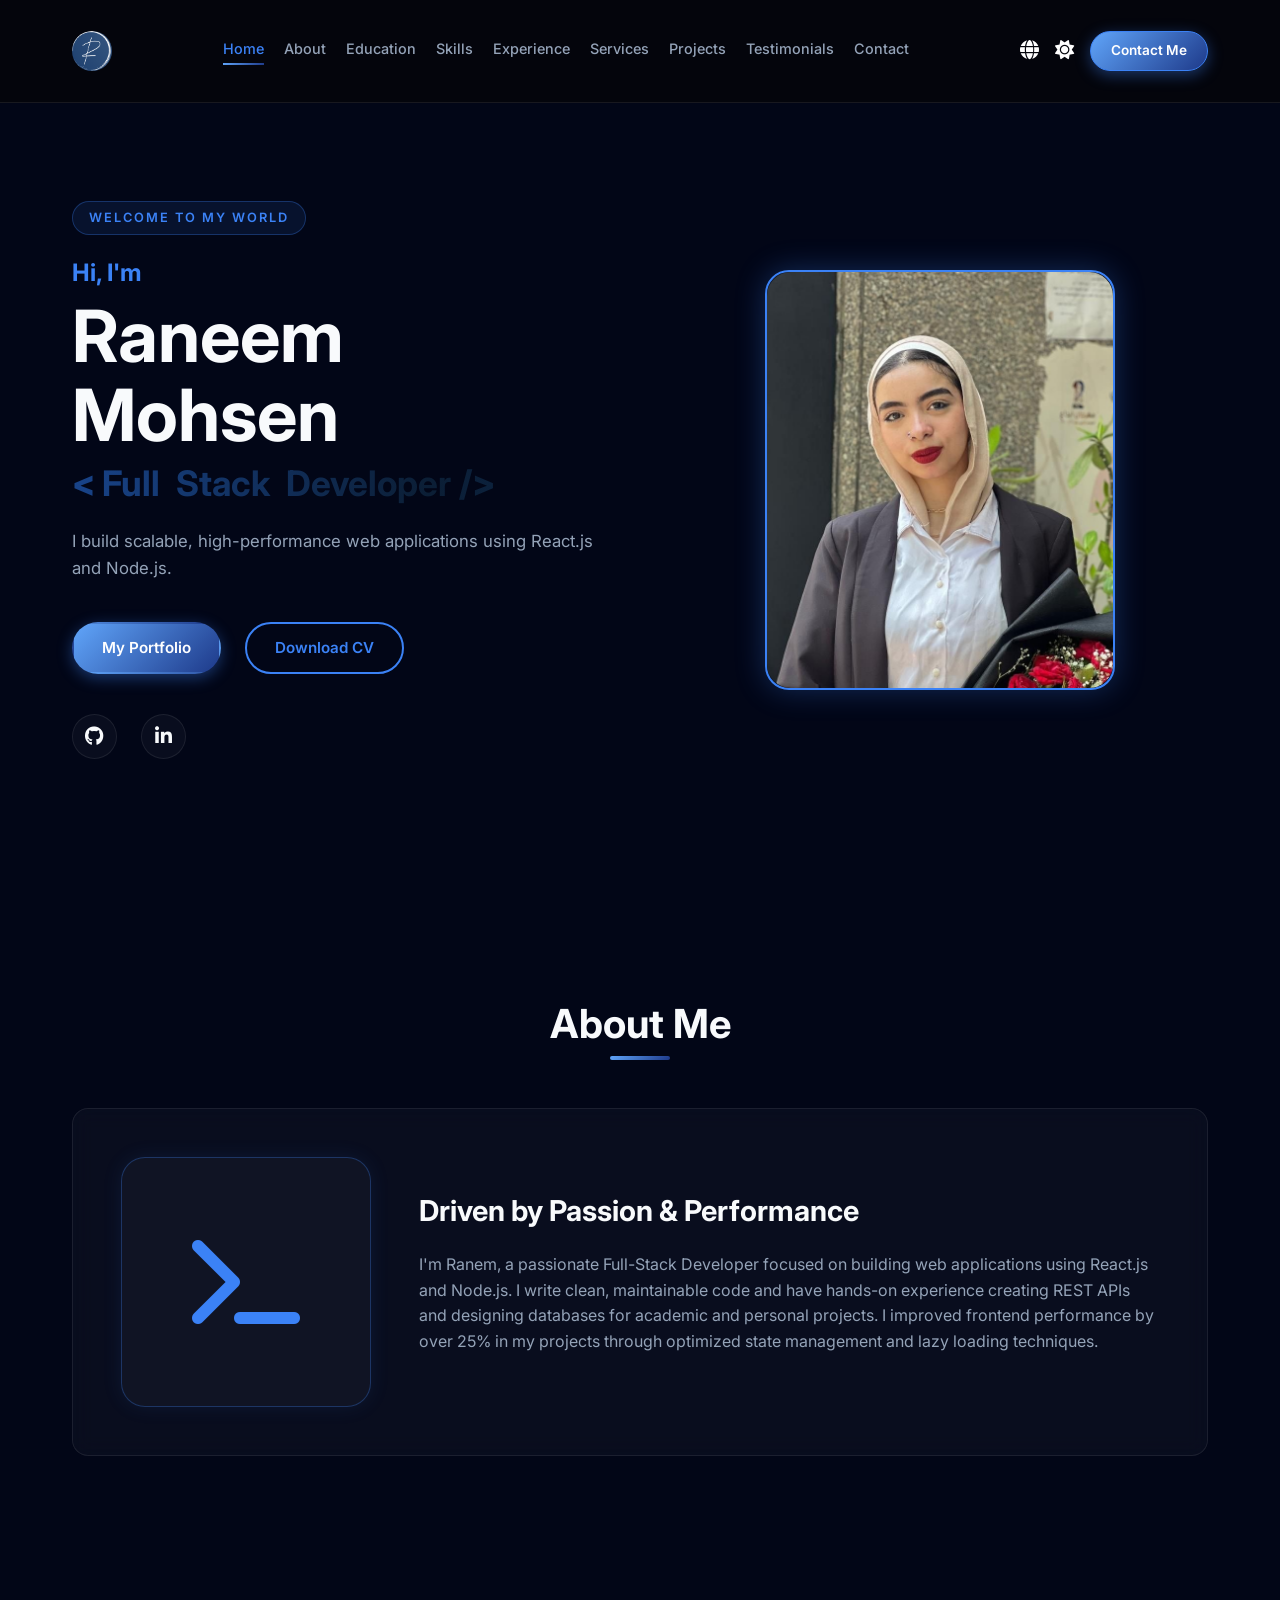
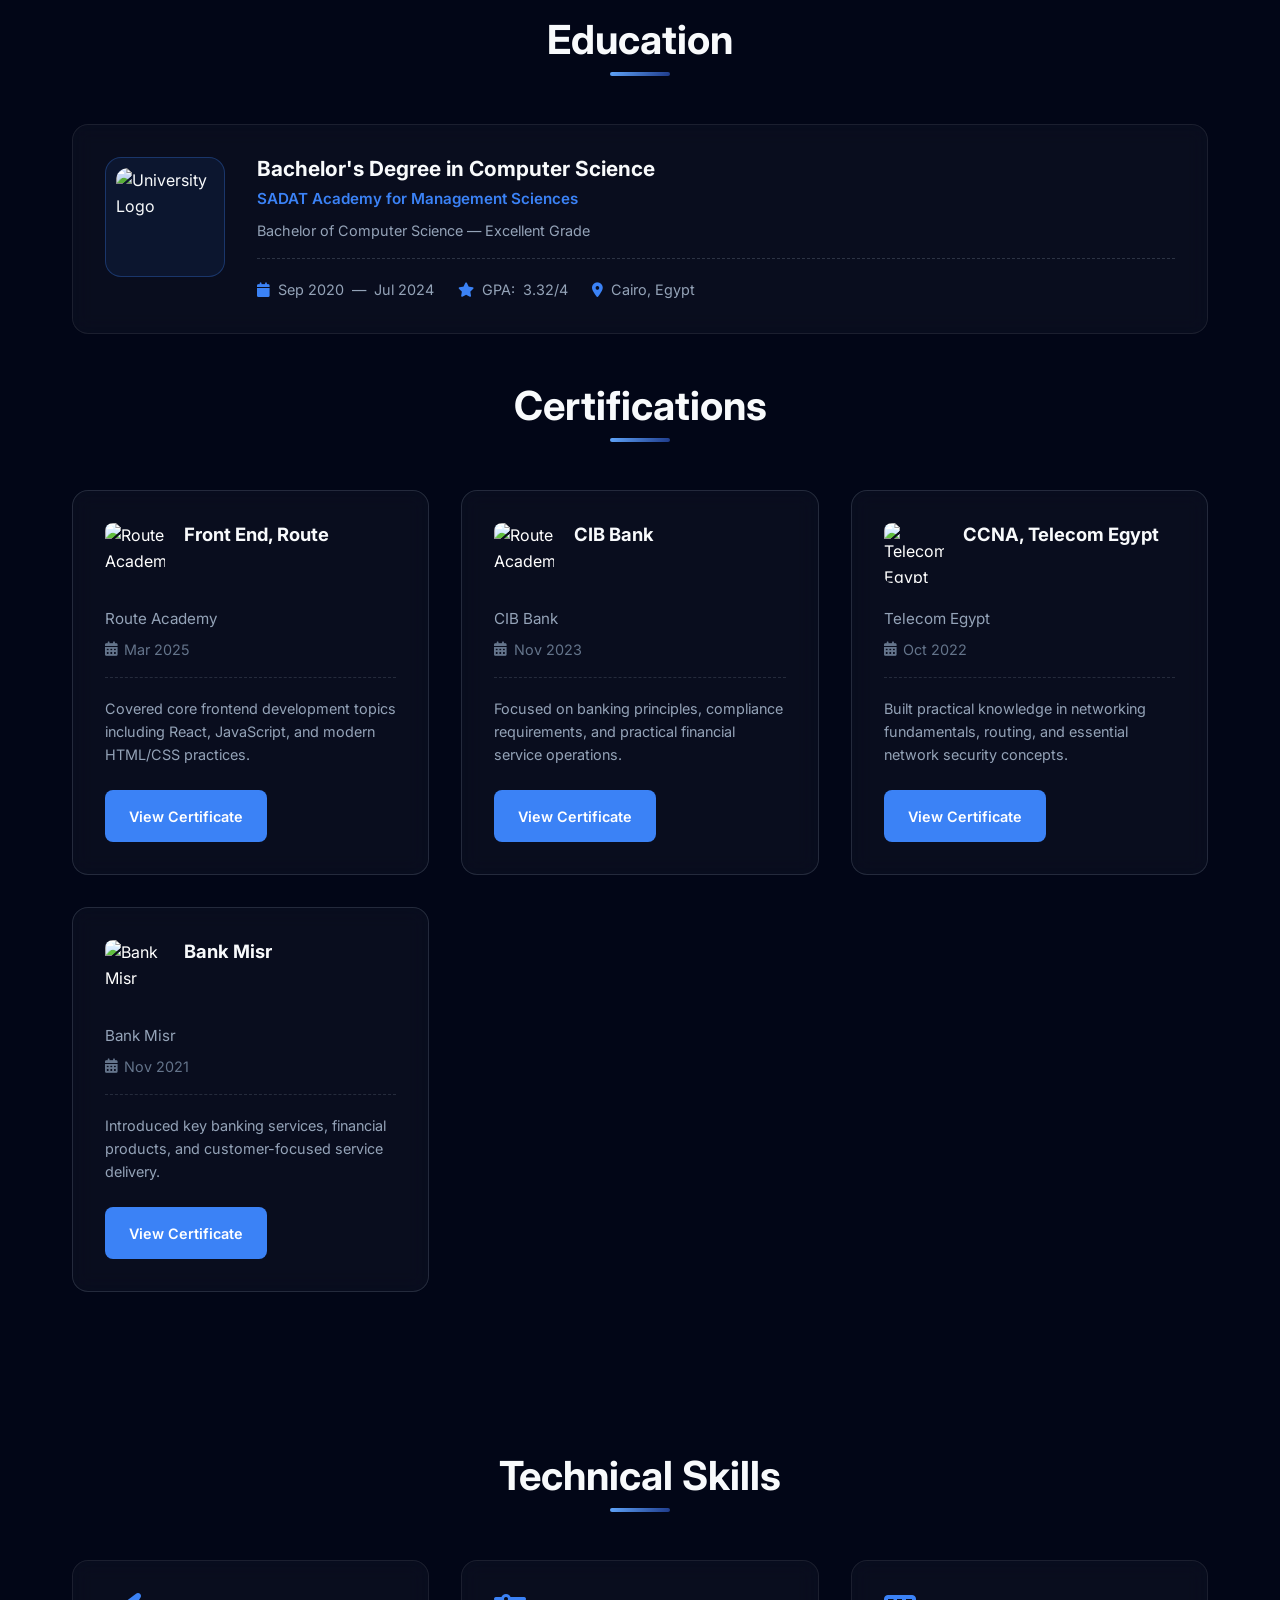
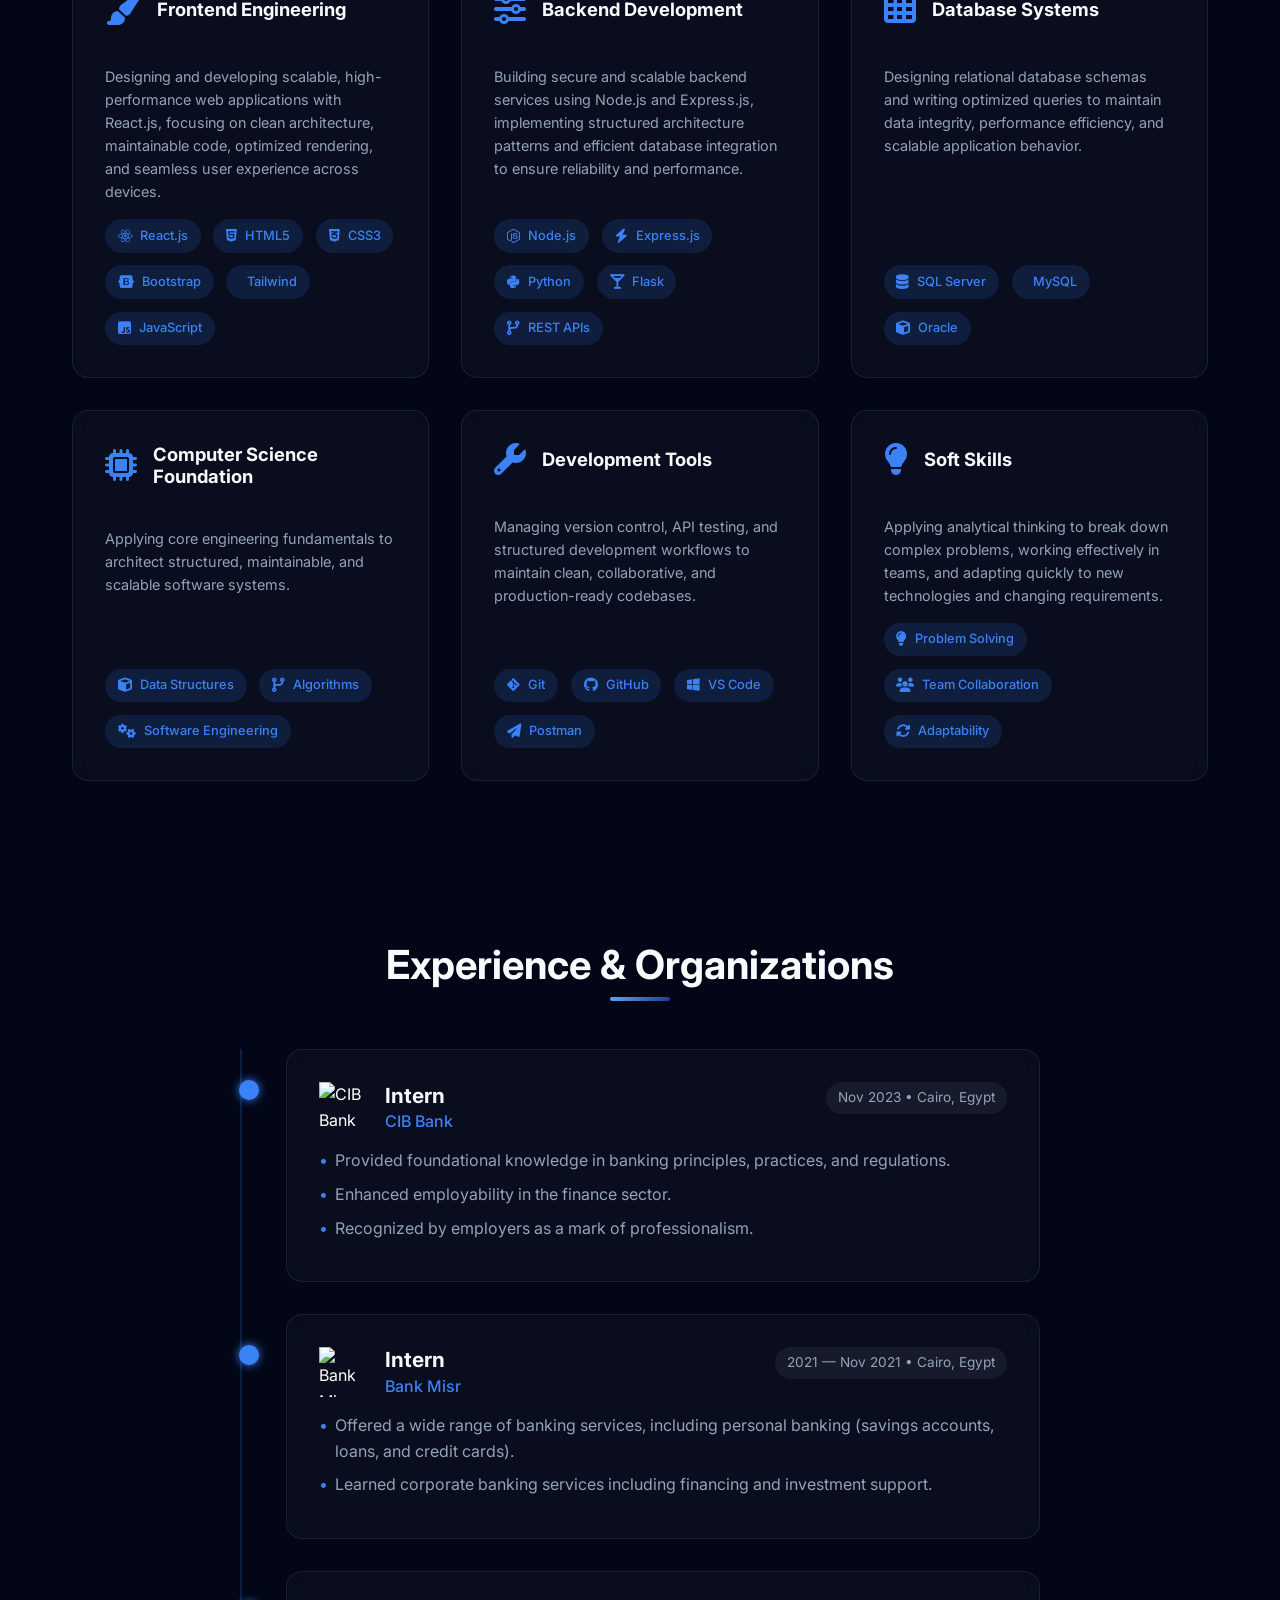
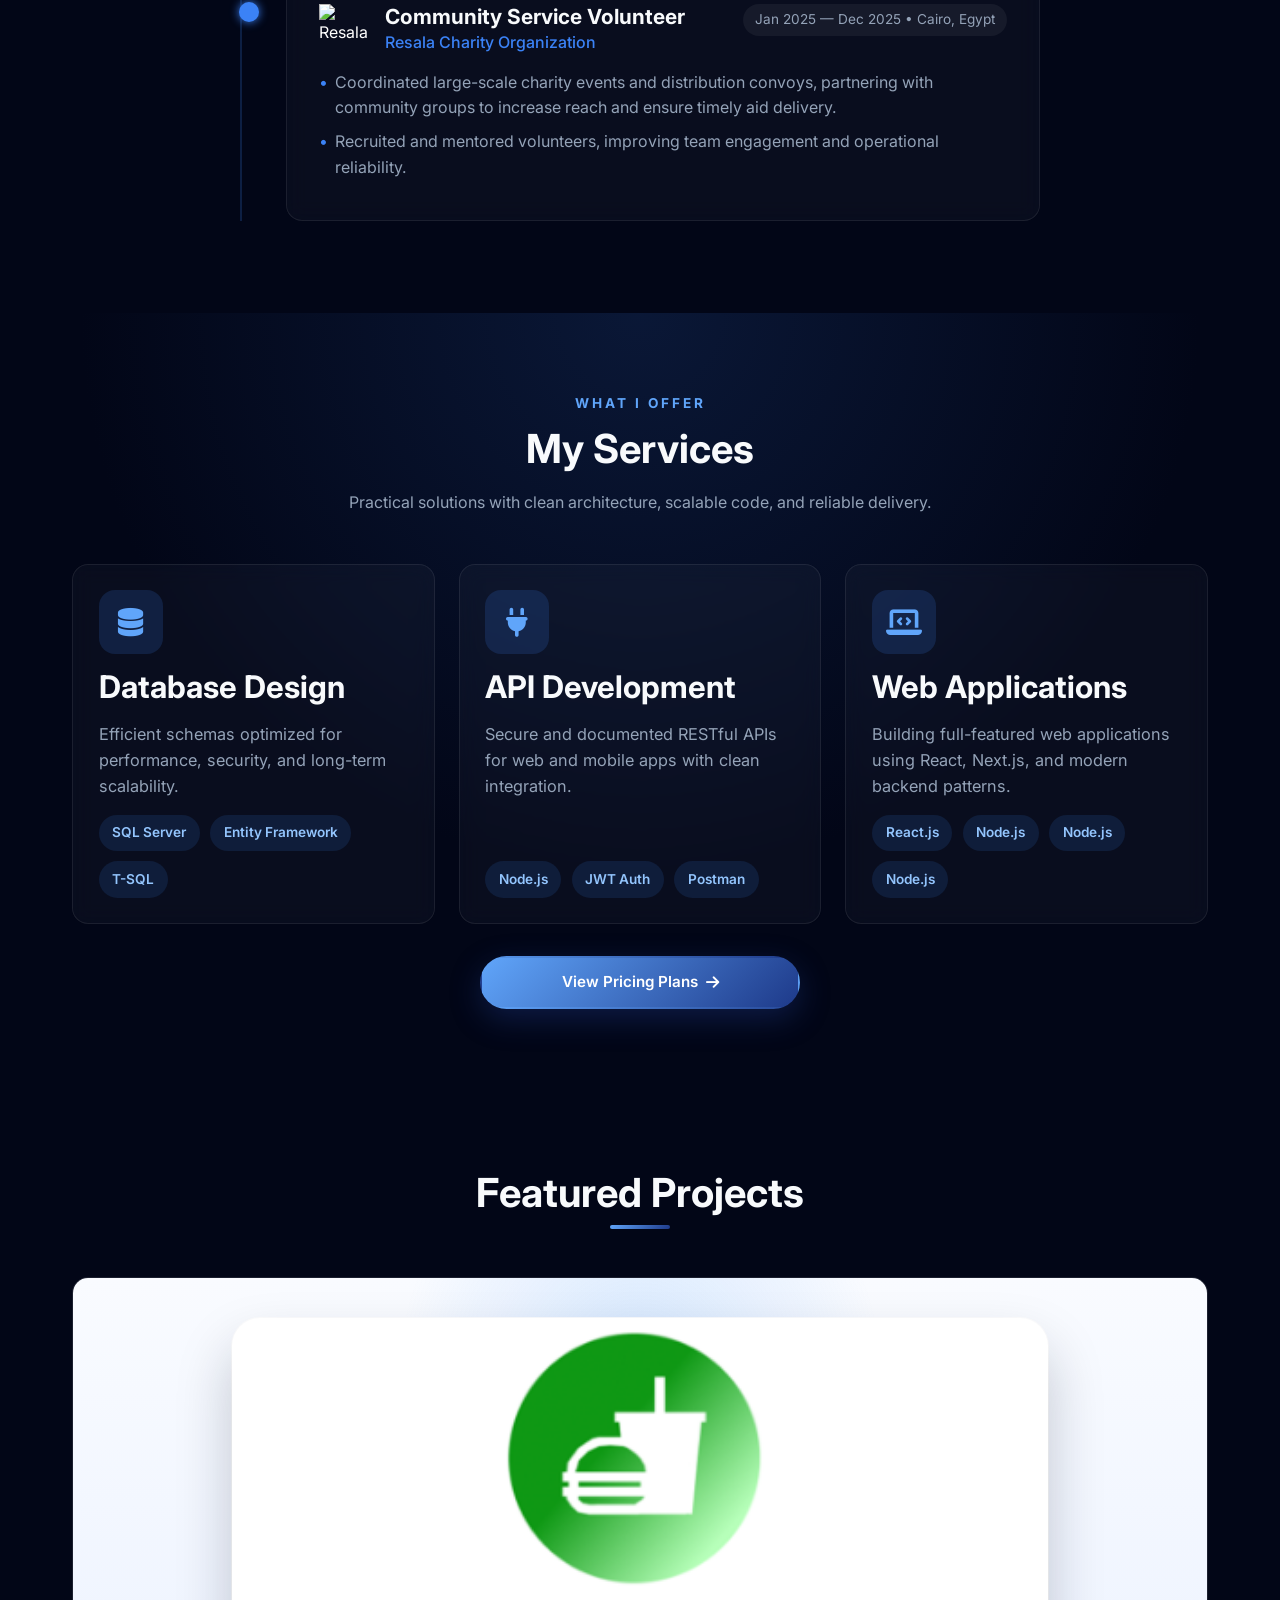
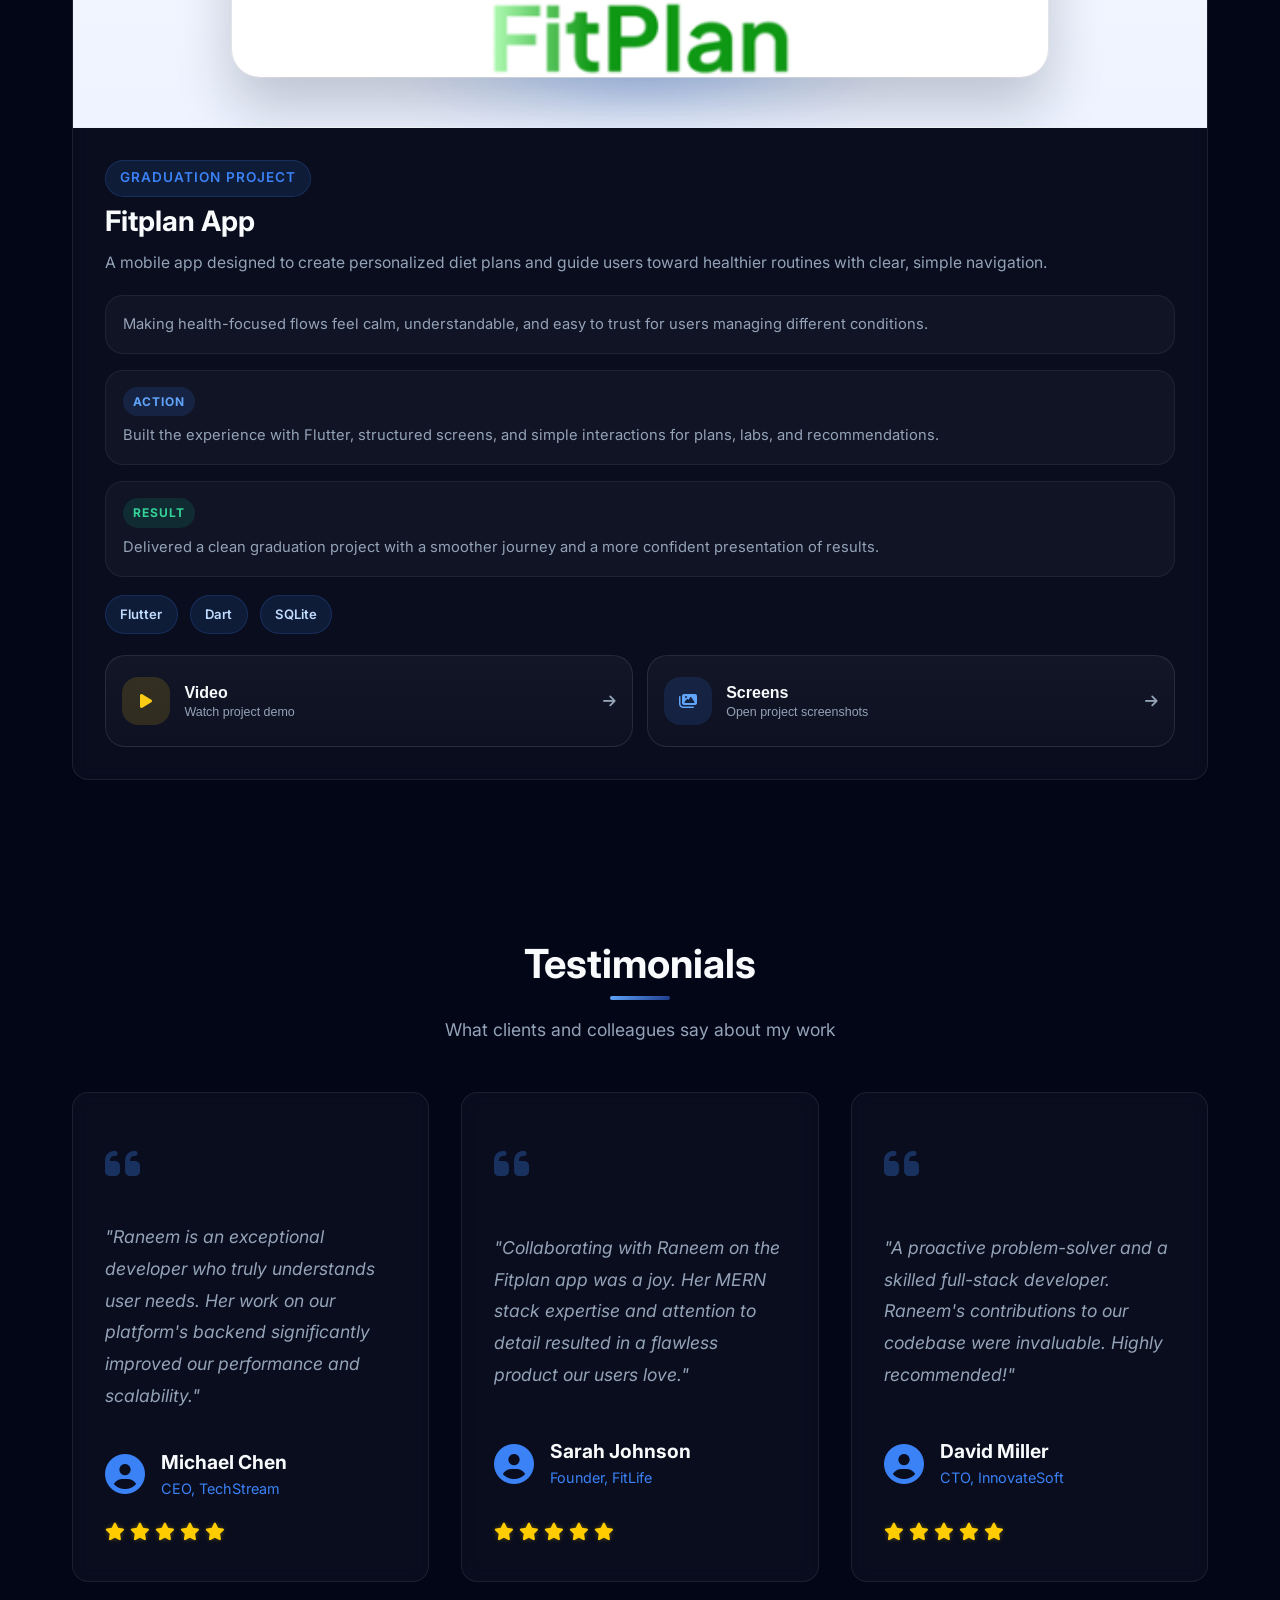
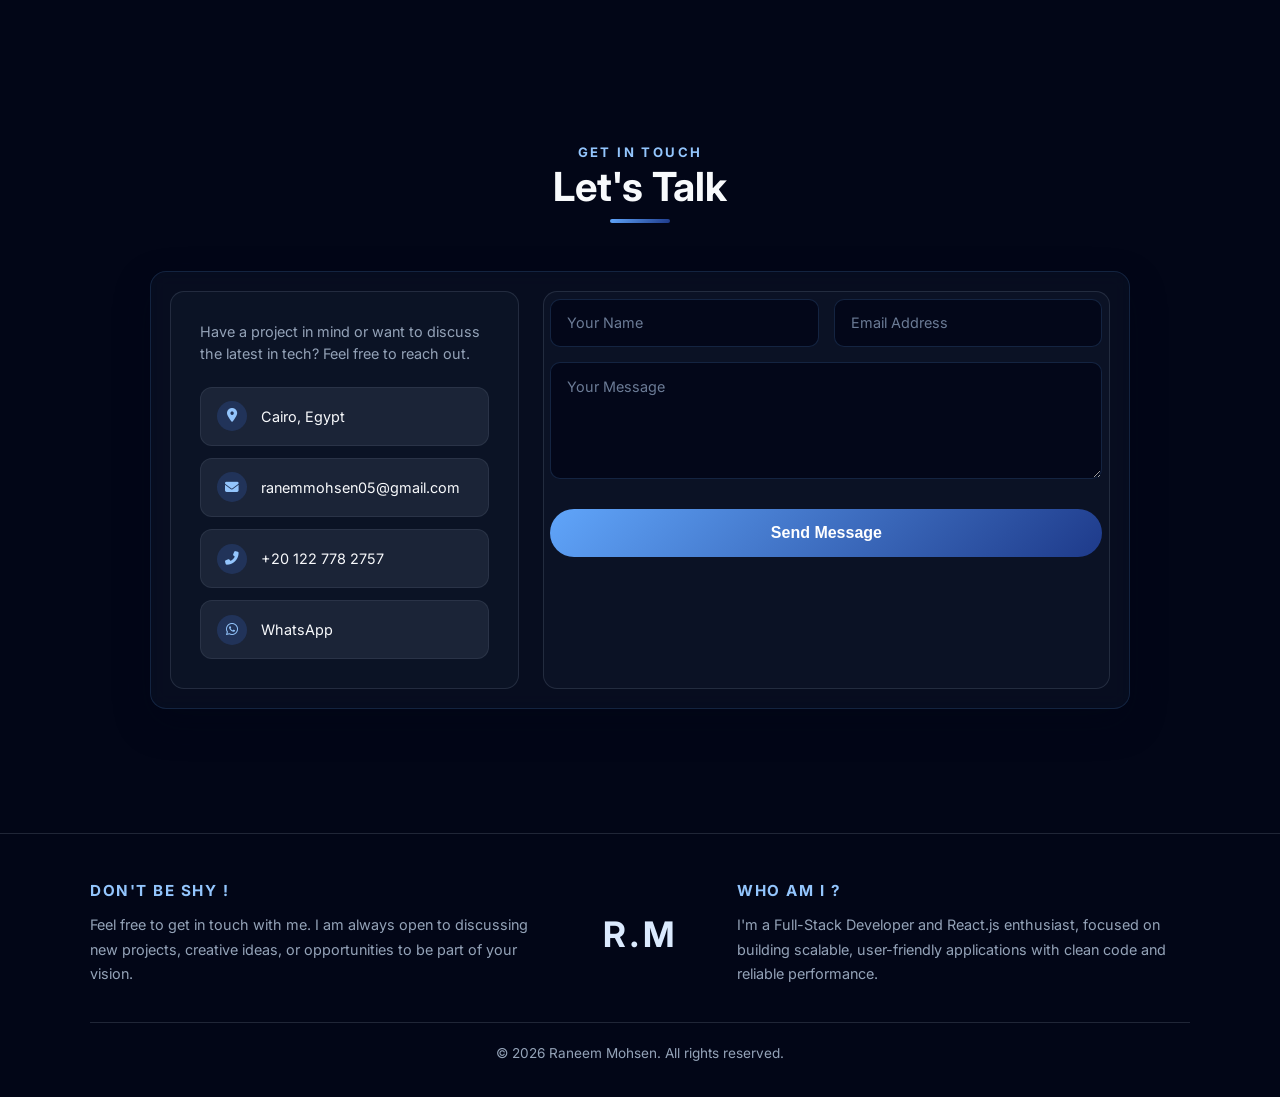
==== commit 5af3033c: "vercal" ====
--- a/cvvvv/index.html
+++ b/cvvvv/index.html
@@ -453,9 +453,9 @@
                     <p data-i18n="service-3-desc">Building full-featured web applications using React, Next.js, and modern backend patterns.</p>
                     <div class="service-tags">
                         <span data-i18n="service-3-tag-1">React.js</span>
-                        <span data-i18n="service-3-tag-2">Next.js</span>
-                        <span data-i18n="service-3-tag-3">Node.js</span>
-                        <span data-i18n="service-3-tag-4">Express.js</span>
+                        <span data-i18n="service-3-tag-3">Html</span>
+                        <span data-i18n="service-3-tag-3">css</span>
+                        <span data-i18n="service-3-tag-3">javaScript</span>
                     </div>
                 </article>
             </div>
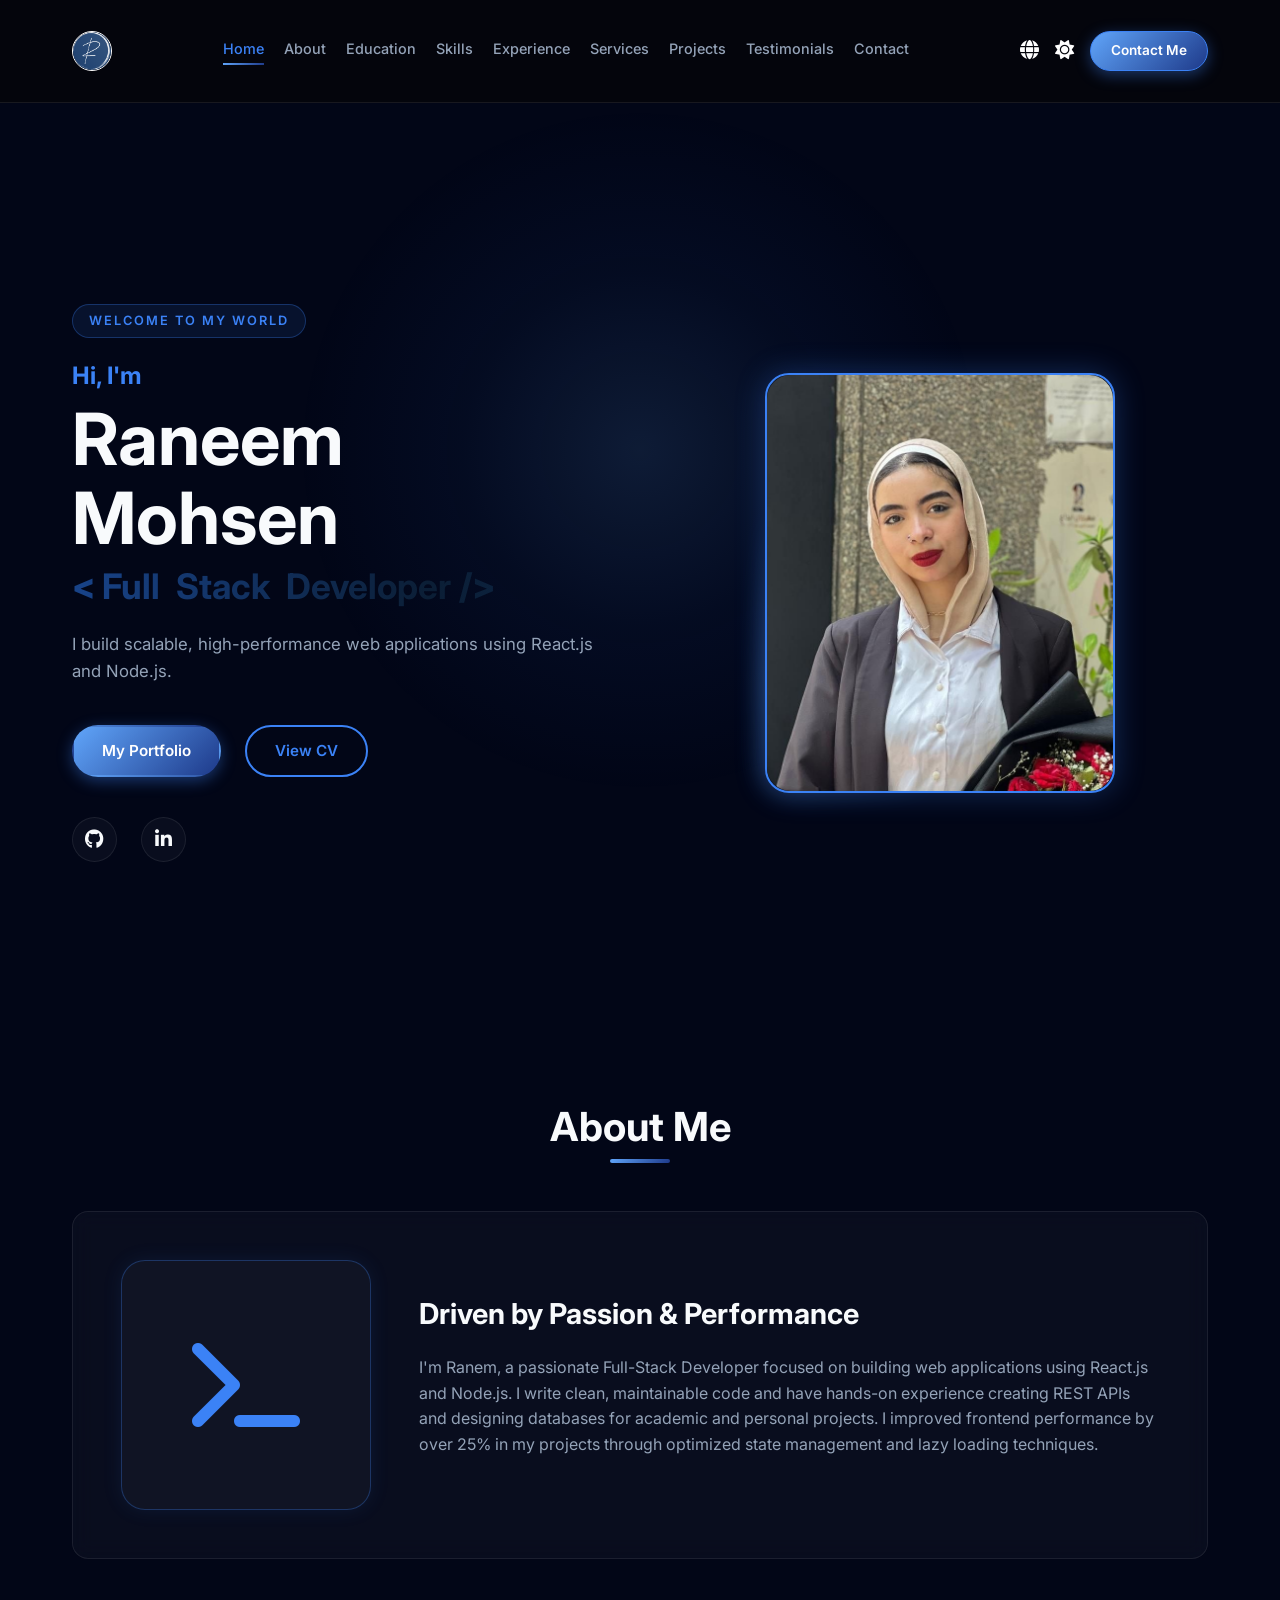
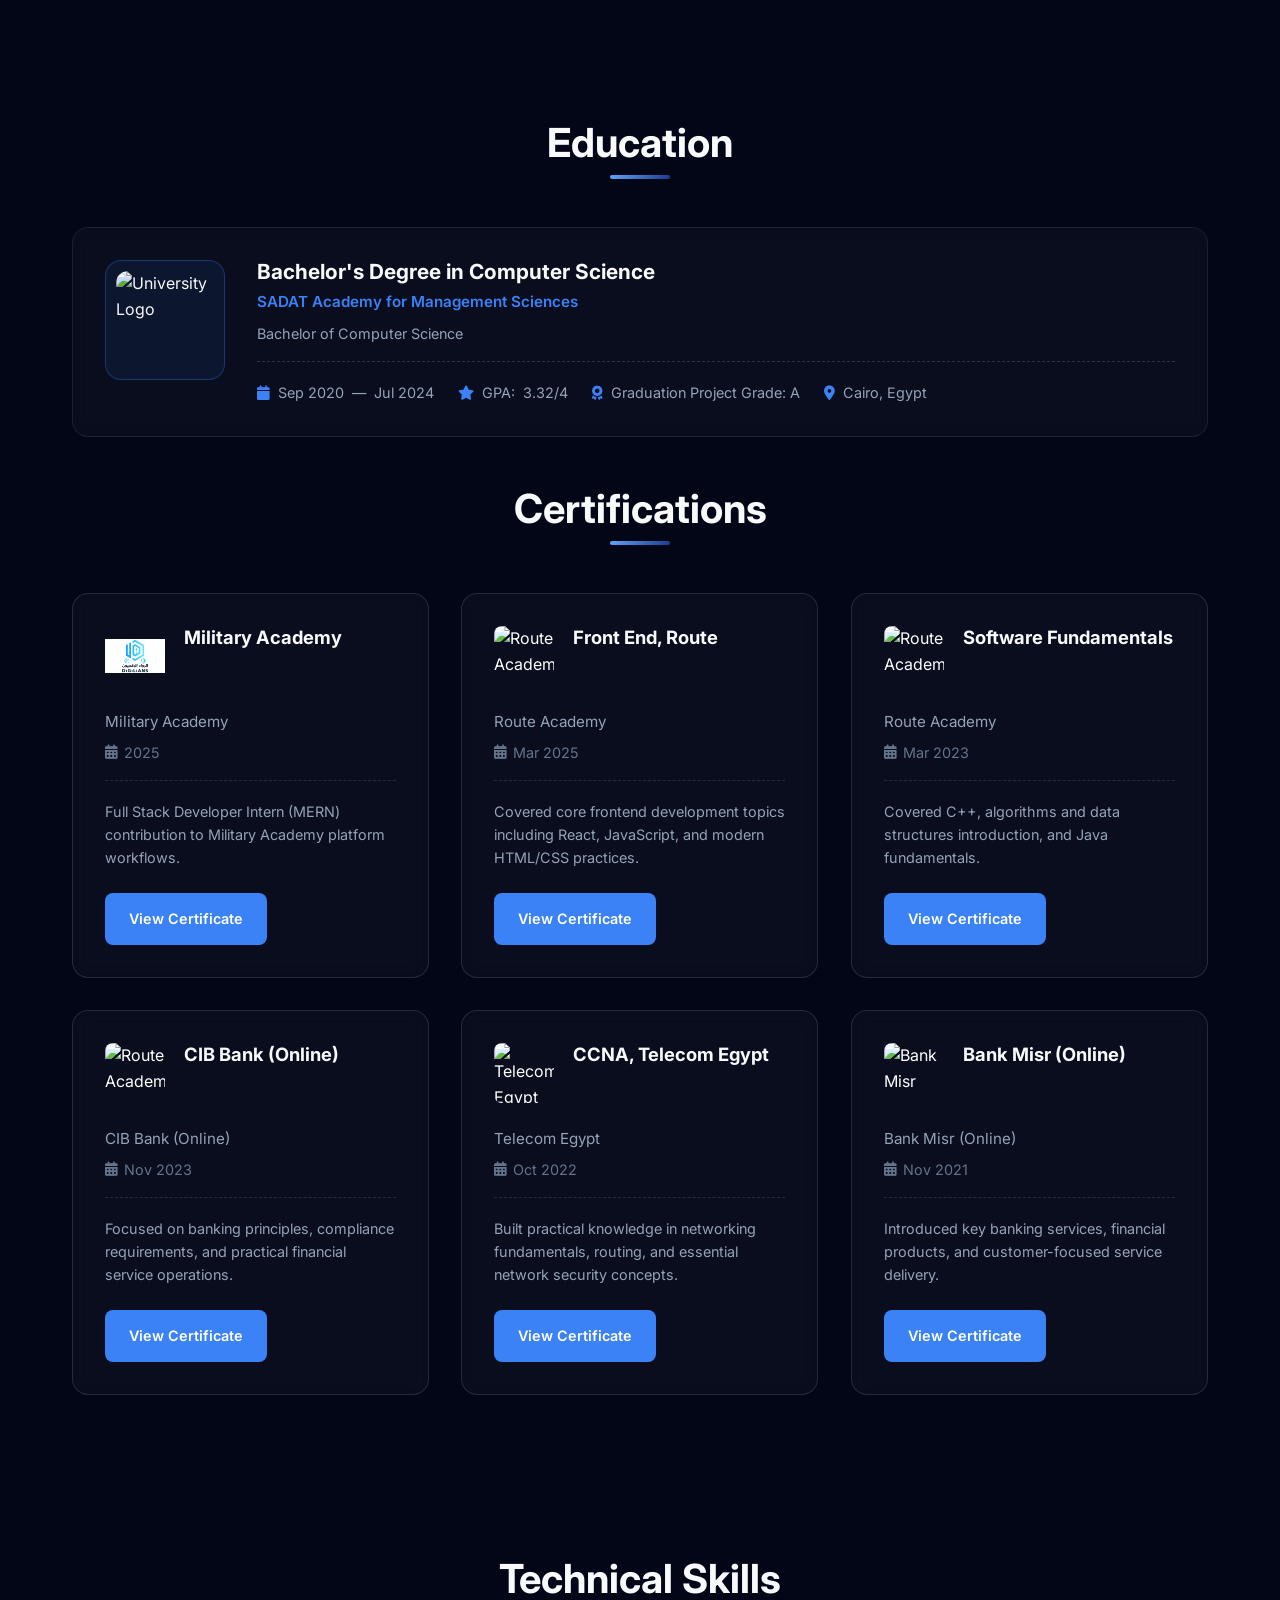
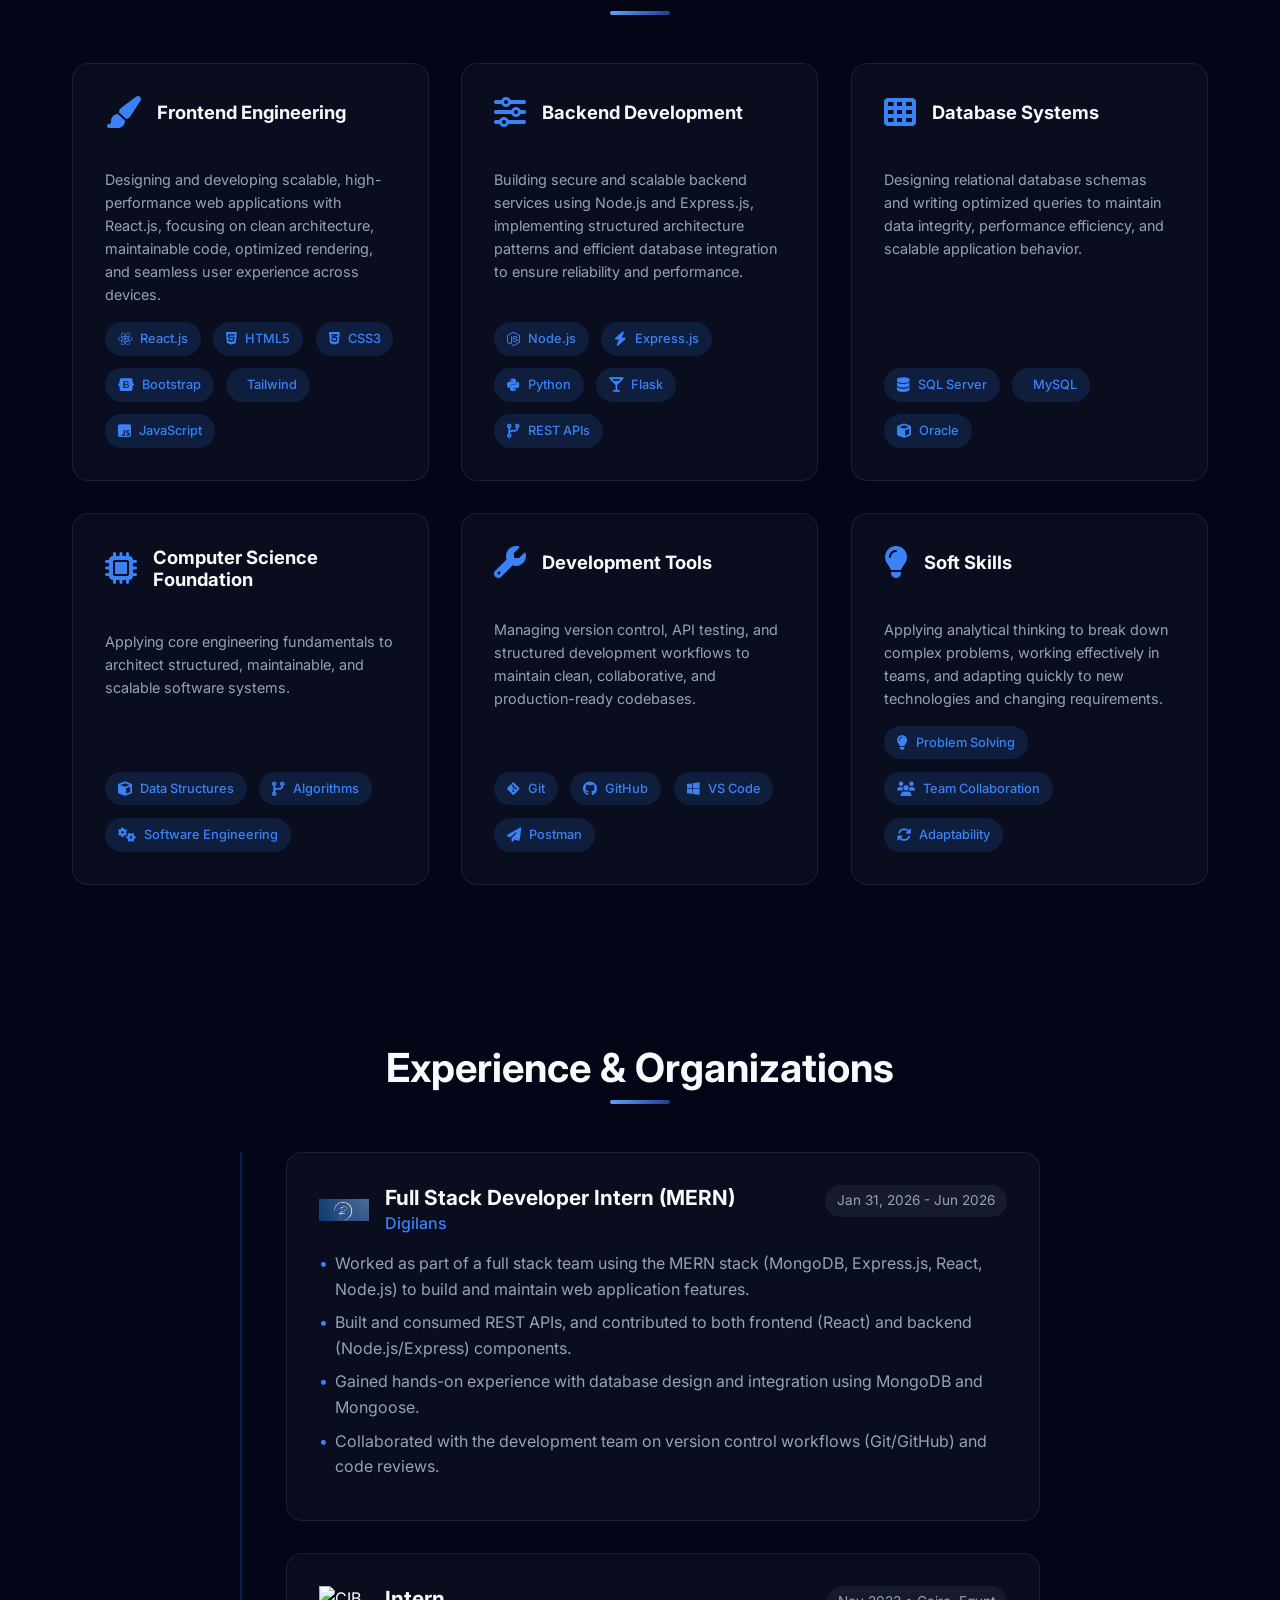
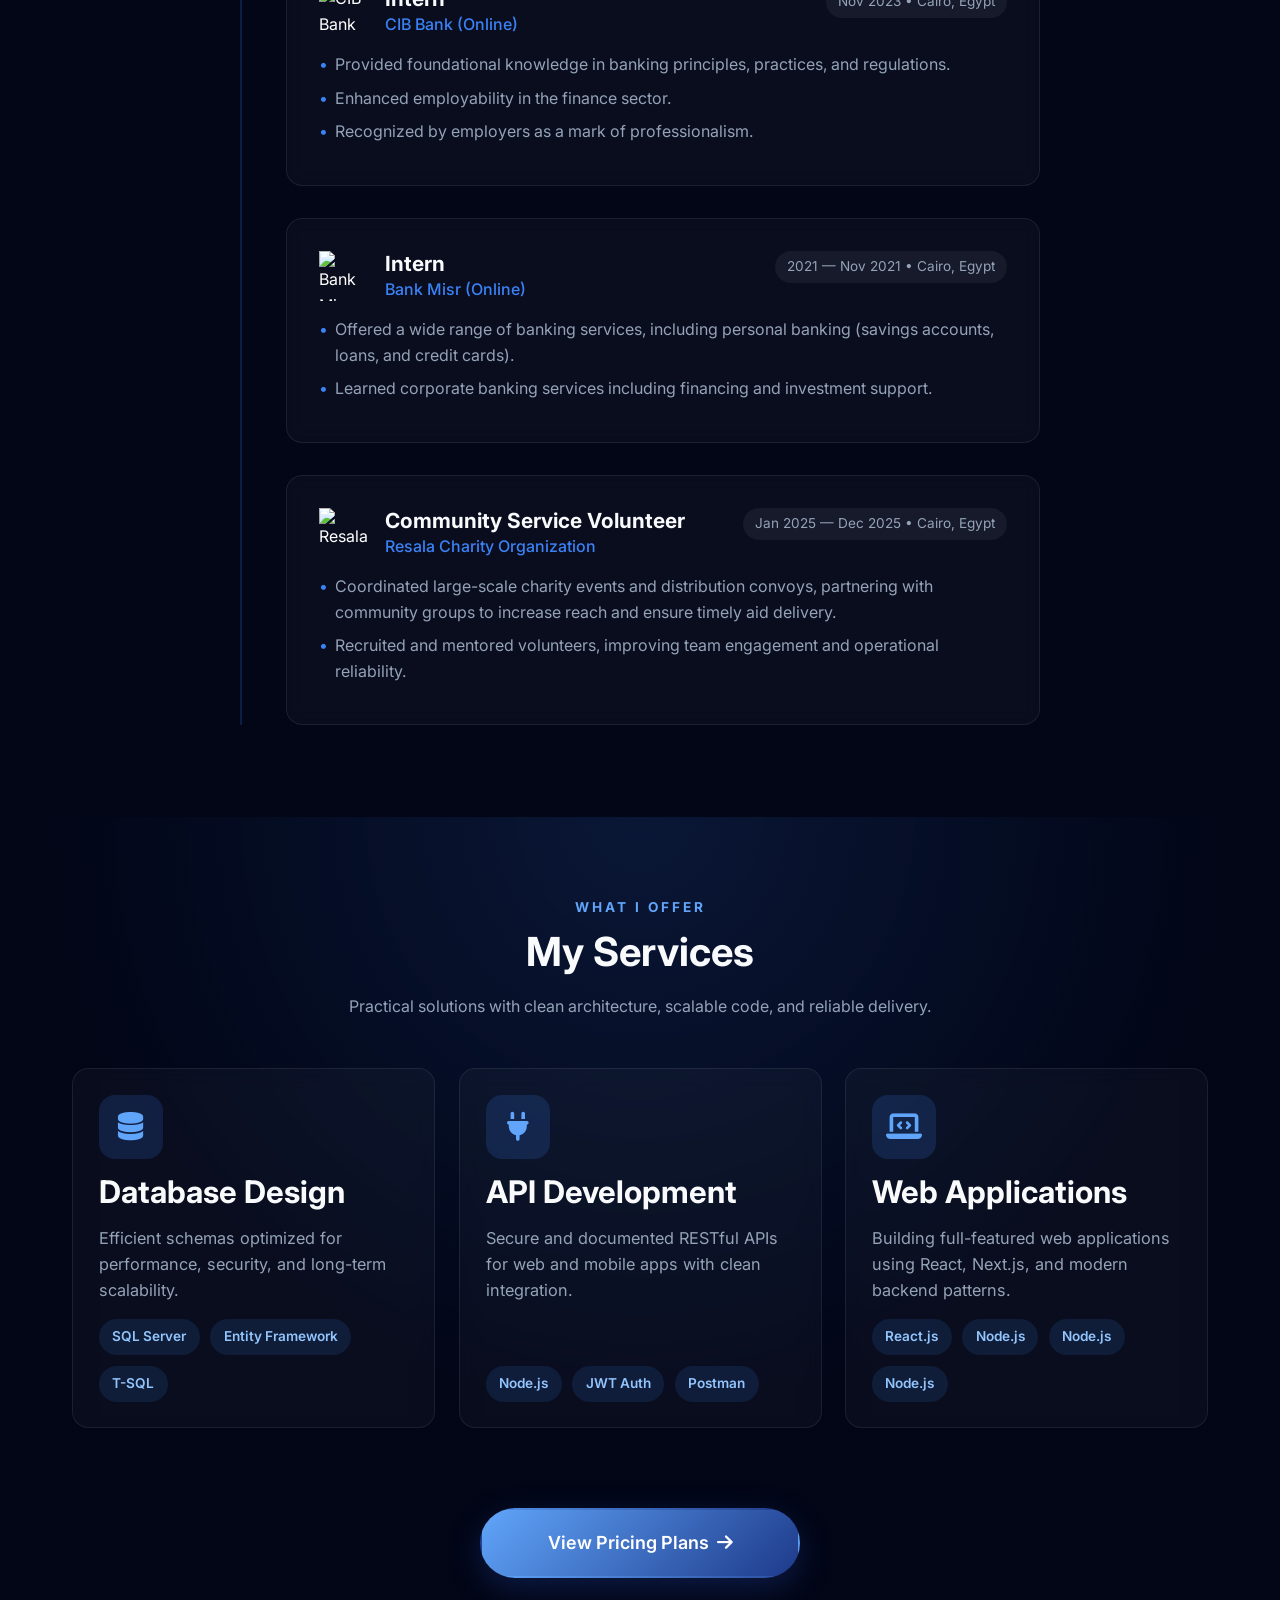
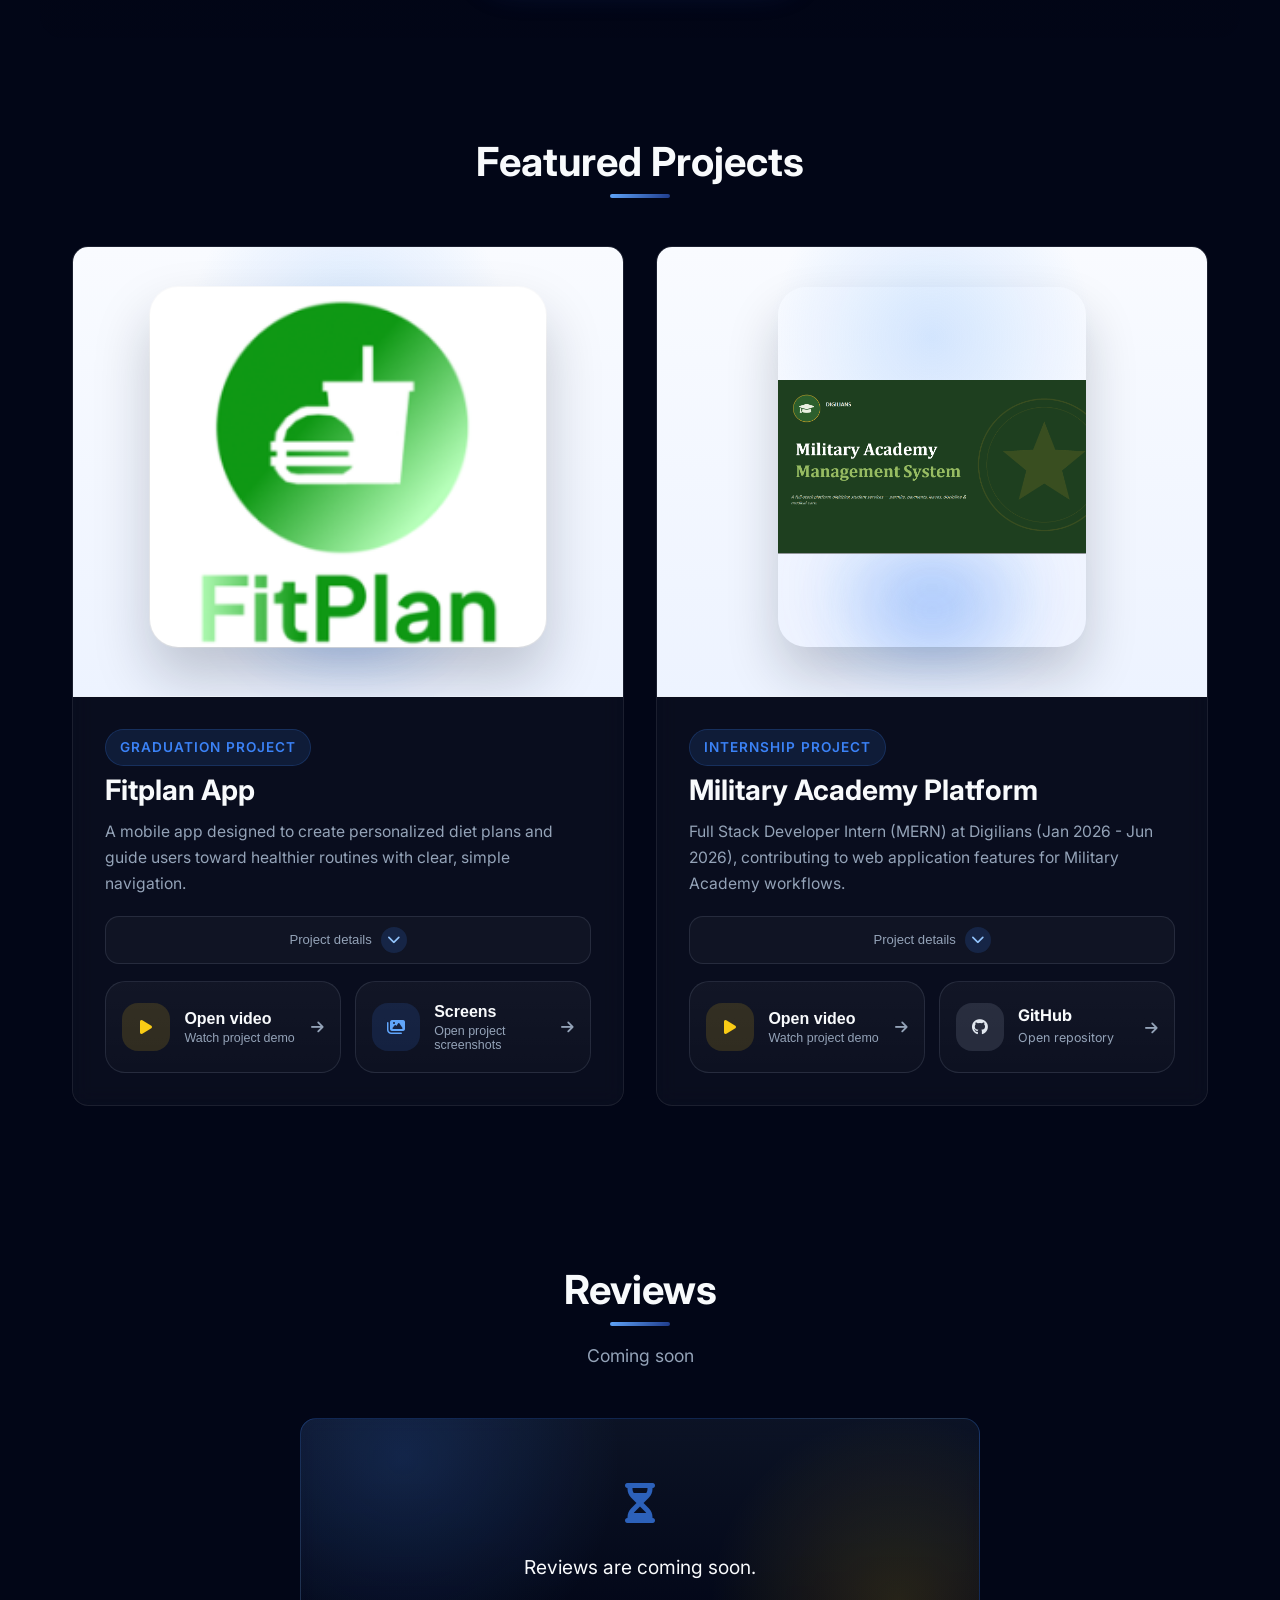
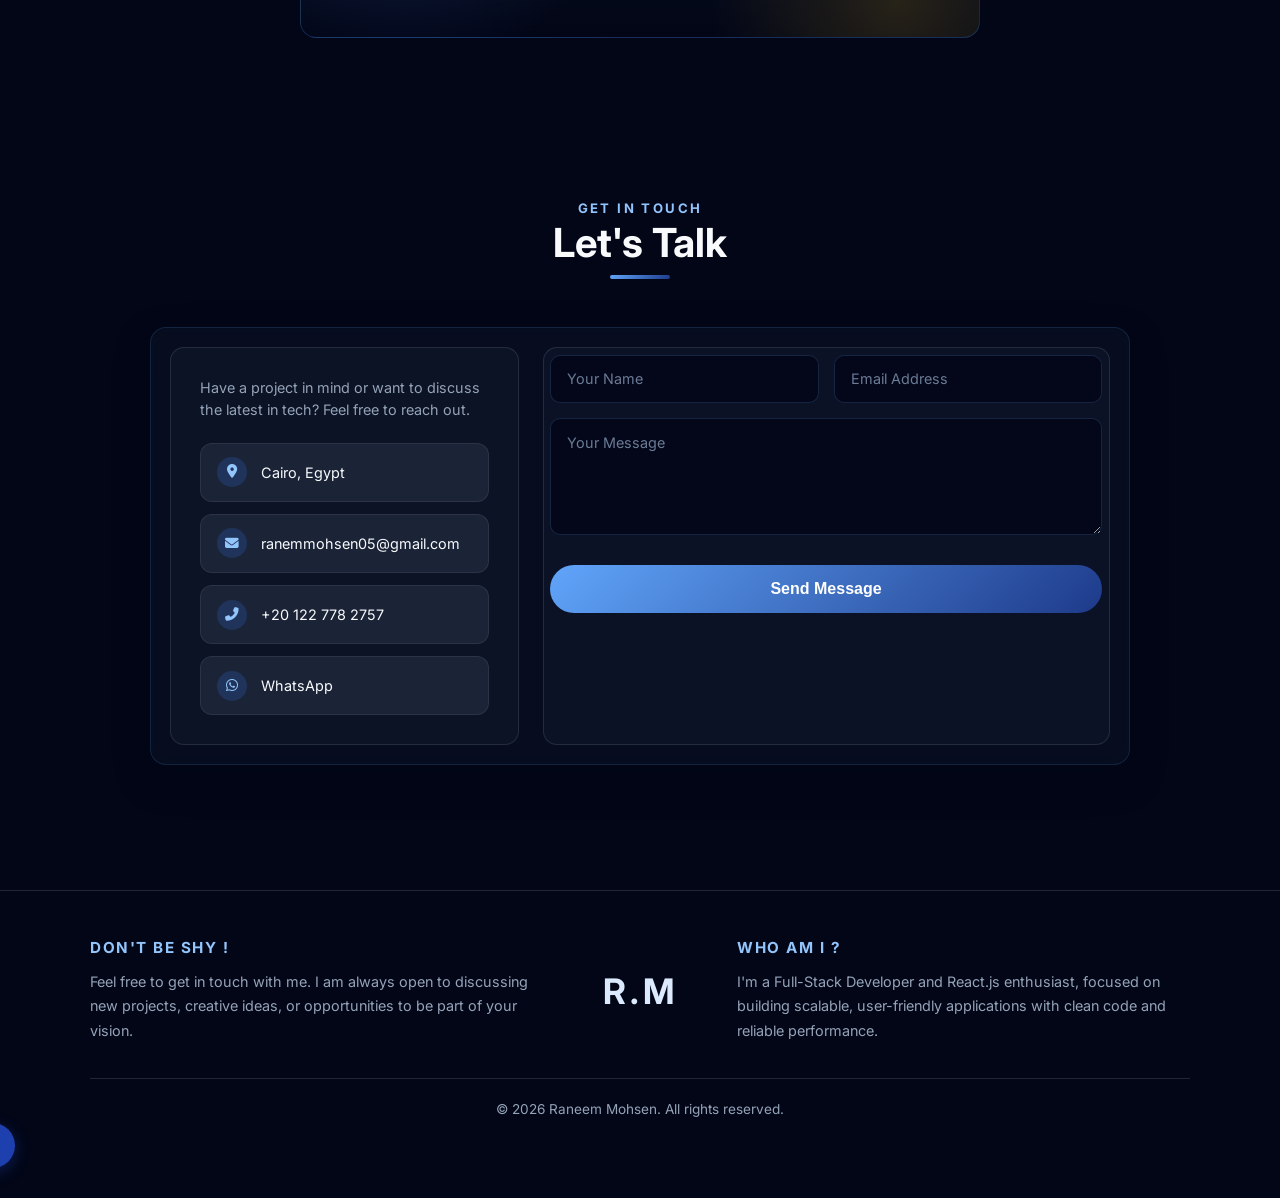
==== commit 40842b4f: "update" ====
--- a/cvvvv/index.html
+++ b/cvvvv/index.html
@@ -75,14 +75,14 @@
                     <p class="summary" data-i18n="summary">I build scalable, high-performance web applications using React.js and Node.js.</p>
                     <div class="hero-buttons">
                         <a href="#projects" class="btn btn-primary" data-i18n="portfolio-btn">My Portfolio</a>
-                        <a href="../resume.pdf" class="btn btn-outline" data-i18n="cv-btn" download>Download CV <i
-                                class="fas fa-download"></i></a>
+                        <a href="https://drive.google.com/file/d/1kj8OSt2-2duQEePnIaUmaUpiUwStCQBh/view?usp=sharing" data-preview-url="https://drive.google.com/file/d/1kj8OSt2-2duQEePnIaUmaUpiUwStCQBh/view?usp=sharing" class="btn btn-outline open-cv-preview" data-i18n="cv-btn">View CV <i
+                                class="fas fa-eye"></i></a>
                     </div>
 
                     <div class="social-links">
-                        <a href="https://github.com/raneemmohsen" target="_blank" rel="noopener noreferrer"
+                        <a href="https://github.com/raneemmohsen"
                             aria-label="GitHub"><i class="fab fa-github"></i></a>
-                        <a href="https://www.linkedin.com/in/ranem-mohsen" target="_blank" rel="noopener noreferrer"
+                        <a href="https://www.linkedin.com/in/ranem-mohsen"
                             aria-label="LinkedIn"><i class="fab fa-linkedin-in"></i></a>
                     </div>
                 </div>
@@ -138,12 +138,14 @@
                     <div class="edu-content">
                         <h3 class="edu-degree" data-i18n="degree-title">Bachelor's Degree in Computer Science</h3>
                         <p class="edu-university" data-i18n="university">SADAT Academy for Management Sciences</p>
-                        <p class="edu-project" data-i18n="edu-project">Bachelor of Computer Science — Excellent Grade</p>
+                        <p class="edu-project" data-i18n="edu-project">Bachelor of Computer Science</p>
                         <div class="edu-details">
                             <span class="edu-detail"><i class="fas fa-calendar"></i> <span data-i18n="start-date">Sep
                                     2020</span> — <span data-i18n="end-date">Jul 2024</span></span>
                             <span class="edu-detail"><i class="fas fa-star text-accent"></i> GPA: <span
                                     data-i18n="gpa">3.32/4</span></span>
+                            <span class="edu-detail"><i class="fas fa-award text-accent"></i> <span
+                                    data-i18n="graduation-project-grade">Graduation Project Grade: A</span></span>
                             <span class="edu-detail"><i class="fas fa-map-marker-alt text-accent"></i> <span
                                     data-i18n="location">Cairo, Egypt</span></span>
                         </div>
@@ -159,6 +161,21 @@
             </div>
 
             <div class="certifications-grid">
+                <!-- Certification 1: Military Academy -->
+                <div class="certification-card glass-card">
+                    <div class="cert-card-header">
+                        <img src="../miliarty.logo.webp" alt="Military Academy" class="cert-provider-logo">
+                        <h3 class="cert-title" data-i18n="cert-title-5">Military Academy</h3>
+                    </div>
+                    <div class="cert-meta">
+                        <p class="cert-provider" data-i18n="cert-provider-5">Military Academy</p>
+                        <p class="cert-date"><i class="fas fa-calendar-alt"></i> 2025</p>
+                    </div>
+                    <p class="cert-description" data-i18n="cert-desc-5">Full Stack Developer Intern (MERN) contribution to Military Academy platform workflows.</p>
+                    <a href="" class="btn btn-cert" data-i18n="view-cert">View
+                        Certificate <i class="fas fa-external-link-alt"></i></a>
+                </div>
+
                 <!-- Certification 1: Front End - Route -->
                 <div class="certification-card glass-card">
                     <div class="cert-card-header">
@@ -173,7 +190,24 @@
                     <p class="cert-description" data-i18n="cert-desc-1">Covered core frontend development topics including React, JavaScript,
                         and modern HTML/CSS practices.</p>
                     <a href="https://drive.google.com/uc?export=download&id=13dK2gWx83a4qRBCtYwLDPaKaLegpX_jR"
-                        target="_blank" rel="noopener noreferrer" class="btn btn-cert" data-i18n="view-cert">View
+                        class="btn btn-cert" data-i18n="view-cert">View
+                        Certificate <i class="fas fa-external-link-alt"></i></a>
+                </div>
+
+                <!-- Certification 2: Software Fundamentals - Route -->
+                <div class="certification-card glass-card">
+                    <div class="cert-card-header">
+                        <img src="https://th.bing.com/th/id/OIP.Iap5Mdgf2Q6TWUEdD_xB6gHaHa?w=178&h=180&c=7&r=0&o=7&pid=1.7&rm=3"
+                            alt="Route Academy" class="cert-provider-logo">
+                        <h3 class="cert-title" data-i18n="cert-title-6">Software Fundamentals</h3>
+                    </div>
+                    <div class="cert-meta">
+                        <p class="cert-provider" data-i18n="cert-provider-6">Route Academy</p>
+                        <p class="cert-date"><i class="fas fa-calendar-alt"></i> Mar 2023</p>
+                    </div>
+                    <p class="cert-description" data-i18n="cert-desc-6">Covered C++, algorithms and data structures introduction, and Java fundamentals.</p>
+                    <a href="https://drive.google.com/file/d/13t3WJsZbstuf3AfjuFFjpGnQ2tURvRZR/view?usp=drive_link"
+                        class="btn btn-cert" data-i18n="view-cert">View
                         Certificate <i class="fas fa-external-link-alt"></i></a>
                 </div>
 
@@ -182,16 +216,16 @@
                     <div class="cert-card-header">
                         <img src="https://th.bing.com/th/id/OIP.UDxcP4bXKy5adsetCblangHaEH?w=324&h=180&c=7&r=0&o=7&pid=1.7&rm=3"
                             alt="Route Academy" class="cert-provider-logo">
-                        <h3 class="cert-title" data-i18n="cert-title-2">CIB Bank</h3>
+                        <h3 class="cert-title" data-i18n="cert-title-2">CIB Bank (Online)</h3>
                     </div>
                     <div class="cert-meta">
-                        <p class="cert-provider" data-i18n="cert-provider-2">CIB Bank</p>
+                        <p class="cert-provider" data-i18n="cert-provider-2">CIB Bank (Online)</p>
                         <p class="cert-date"><i class="fas fa-calendar-alt"></i> Nov 2023</p>
                     </div>
                     <p class="cert-description" data-i18n="cert-desc-2">Focused on banking principles, compliance requirements, and practical
                         financial service operations.</p>
                     <a href="https://drive.google.com/uc?export=download&id=1t3YQ2RJEVor3qBg_6bNShPHfQhn2mLzm"
-                        target="_blank" rel="noopener noreferrer" class="btn btn-cert" data-i18n="view-cert">View
+                        class="btn btn-cert" data-i18n="view-cert">View
                         Certificate <i class="fas fa-external-link-alt"></i></a>
                 </div>
 
@@ -209,7 +243,7 @@
                     <p class="cert-description" data-i18n="cert-desc-3">Built practical knowledge in networking fundamentals, routing, and
                         essential network security concepts.</p>
                     <a href="https://drive.google.com/uc?export=download&id=13q4QNbkBNiOabnH-JeV6mPPNrmgWbwru"
-                        target="_blank" rel="noopener noreferrer" class="btn btn-cert" data-i18n="view-cert">View
+                        class="btn btn-cert" data-i18n="view-cert">View
                         Certificate <i class="fas fa-external-link-alt"></i></a>
                 </div>
 
@@ -218,16 +252,16 @@
                     <div class="cert-card-header">
                         <img src="https://th.bing.com/th/id/OIP.hmcBzYrLN2DpKwrUcrmIoAHaCe?w=348&h=117&c=7&r=0&o=7&pid=1.7&rm=3"
                             alt="Bank Misr" class="cert-provider-logo">
-                        <h3 class="cert-title" data-i18n="cert-title-4">Bank Misr</h3>
+                        <h3 class="cert-title" data-i18n="cert-title-4">Bank Misr (Online)</h3>
                     </div>
                     <div class="cert-meta">
-                        <p class="cert-provider" data-i18n="cert-provider-4">Bank Misr</p>
+                        <p class="cert-provider" data-i18n="cert-provider-4">Bank Misr (Online)</p>
                         <p class="cert-date"><i class="fas fa-calendar-alt"></i> Nov 2021</p>
                     </div>
                     <p class="cert-description" data-i18n="cert-desc-4">Introduced key banking services, financial products, and
                         customer-focused service delivery.</p>
                     <a href="https://drive.google.com/uc?export=download&id=13q1AVJtpaZJP1Op2QyrFnN51yffmuXXj"
-                        target="_blank" rel="noopener noreferrer" class="btn btn-cert" data-i18n="view-cert">View
+                        class="btn btn-cert" data-i18n="view-cert">View
                         Certificate <i class="fas fa-external-link-alt"></i></a>
                 </div>
             </div>
@@ -353,12 +387,32 @@
                     <div class="timeline-dot"></div>
                     <div class="exp-header">
                         <div class="exp-company-section">
+                            <img src="../logo.png" alt="Digilans" class="exp-company-logo">
+                            <div>
+                                <h3 class="exp-role">Full Stack Developer Intern (MERN)</h3>
+                                <h4 class="exp-company">Digilans</h4>
+                            </div>
+                        </div>
+                        <span class="exp-date">Jan 31, 2026 - Jun 2026</span>
+                    </div>
+                    <ul class="exp-bullets">
+                        <li>Worked as part of a full stack team using the MERN stack (MongoDB, Express.js, React, Node.js) to build and maintain web application features.</li>
+                        <li>Built and consumed REST APIs, and contributed to both frontend (React) and backend (Node.js/Express) components.</li>
+                        <li>Gained hands-on experience with database design and integration using MongoDB and Mongoose.</li>
+                        <li>Collaborated with the development team on version control workflows (Git/GitHub) and code reviews.</li>
+                    </ul>
+                </div>
+
+                <div class="timeline-item glass-card">
+                    <div class="timeline-dot"></div>
+                    <div class="exp-header">
+                        <div class="exp-company-section">
                             <img src="https://th.bing.com/th/id/OIP.GjX0_NhAl4BDQ-GG3qhGHgAAAA?w=281&h=147&c=7&r=0&o=7&pid=1.7&rm=3"
                                 onerror="this.onerror=null;this.src='https://th.bing.com/th/id/OIP.87N6leBurJDtmKIqrIogMgHaHa?w=167&h=180&c=7&r=0&o=7&pid=1.7&rm=3';"
                                 alt="CIB Bank" class="exp-company-logo">
                             <div>
                                 <h3 class="exp-role">Intern</h3>
-                                <h4 class="exp-company">CIB Bank</h4>
+                                <h4 class="exp-company">CIB Bank (Online)</h4>
                             </div>
                         </div>
                         <span class="exp-date">Nov 2023 • Cairo, Egypt</span>
@@ -379,7 +433,7 @@
                                 alt="Bank Misr" class="exp-company-logo">
                             <div>
                                 <h3 class="exp-role">Intern</h3>
-                                <h4 class="exp-company">Bank Misr</h4>
+                                <h4 class="exp-company">Bank Misr (Online)</h4>
                             </div>
                         </div>
                         <span class="exp-date">2021 — Nov 2021 • Cairo, Egypt</span>
@@ -473,7 +527,7 @@
                 <div class="section-line"></div>
             </div>
 
-            <div class="projects-grid">
+            <div class="projects-grid projects-grid--dual">
                 <!-- Fitplan App -->
                 <div class="project-card glass-card">
                     <div class="project-image fitplan-preview project-gallery" tabindex="0" aria-label="Open FitPlan project gallery" data-project-images="Screenshot%202026-03-13%20131443.png,Screenshot%202026-03-13%20131454.png,Screenshot%202026-03-13%20131515.png,Screenshot%202026-03-13%20131506.png">
@@ -490,37 +544,44 @@
                             routines with clear, simple navigation.
                         </p>
 
-                        <div class="project-story">
-                            <div class="project-story-item">
-                                <p data-i18n="project-challenge">
-                                    Making health-focused flows feel calm, understandable, and easy to trust for users
-                                    managing different conditions.
-                                </p>
-                            </div>
-                            <div class="project-story-item">
-                                <span class="story-label story-label-action" data-i18n="project-action-label">Action</span>
-                                <p data-i18n="project-action">
-                                    Built the experience with Flutter, structured screens, and simple interactions for
-                                    plans, labs, and recommendations.
-                                </p>
-                            </div>
-                            <div class="project-story-item">
-                                <span class="story-label story-label-result" data-i18n="project-result-label">Result</span>
-                                <p data-i18n="project-result">
-                                    Delivered a clean graduation project with a smoother journey and a more confident
-                                    presentation of results.
-                                </p>
-                            </div>
-                        </div>
-
-                        <div class="project-tech">
-                            <span data-i18n="project-tech-1">Flutter</span>
-                            <span data-i18n="project-tech-2">Dart</span>
-                            <span data-i18n="project-tech-3">SQLite</span>
+                        <button class="project-details-toggle" type="button" aria-expanded="false" data-i18n-aria-label="project-details-toggle">
+                            <span class="details-toggle-text" data-i18n="project-details-toggle-text">Project details</span>
+                            <span class="details-toggle-icon"><i class="fas fa-chevron-down"></i></span>
+                        </button>
+
+                        <div class="project-details-collapsible">
+                            <div class="project-story">
+                                <div class="project-story-item">
+                                    <p data-i18n="project-challenge">
+                                        Making health-focused flows feel calm, understandable, and easy to trust for users
+                                        managing different conditions.
+                                    </p>
+                                </div>
+                                <div class="project-story-item">
+                                    <span class="story-label story-label-action" data-i18n="project-action-label">Action</span>
+                                    <p data-i18n="project-action">
+                                        Built the experience with Flutter, structured screens, and simple interactions for
+                                        plans, labs, and recommendations.
+                                    </p>
+                                </div>
+                                <div class="project-story-item">
+                                    <span class="story-label story-label-result" data-i18n="project-result-label">Result</span>
+                                    <p data-i18n="project-result">
+                                        Delivered a clean graduation project with a smoother journey and a more confident
+                                        presentation of results.
+                                    </p>
+                                </div>
+                            </div>
+
+                            <div class="project-tech">
+                                <span data-i18n="project-tech-1">Flutter</span>
+                                <span data-i18n="project-tech-2">Dart</span>
+                                <span data-i18n="project-tech-3">SQLite</span>
+                            </div>
                         </div>
 
                         <div class="project-actions">
-                            <button id="openProjectVideo" class="project-action-card project-action-card--video" type="button">
+                            <button class="project-action-card project-action-card--video open-project-video" type="button" data-video-url="https://drive.google.com/file/d/180_FVz4hHAYzU2EeNYJSbvGRkzcJxxVh/view?usp=sharing">
                                 <span class="action-icon"><i class="fas fa-play"></i></span>
                                 <span class="action-copy">
                                     <strong data-i18n="project-video-title">Video</strong>
@@ -528,7 +589,7 @@
                                 </span>
                                 <span class="action-arrow"><i class="fas fa-arrow-right"></i></span>
                             </button>
-                            <button id="openProjectScreens" class="project-action-card project-action-card--screens" type="button">
+                            <button class="project-action-card project-action-card--screens open-project-screens" type="button">
                                 <span class="action-icon"><i class="fas fa-images"></i></span>
                                 <span class="action-copy">
                                     <strong data-i18n="project-screens-title">Screens</strong>
@@ -539,80 +600,97 @@
                         </div>
                     </div>
                 </div>
-                <!-- Additional projects would go here -->
+
+                <!-- Military Academy Platform -->
+                <div class="project-card glass-card">
+                    <div class="project-image fitplan-preview academy-preview project-gallery" tabindex="0" aria-label="Open Military Academy project gallery" data-project-images="1.png,2.png,3.png,4.png,5.png">
+                        <button class="project-shot project-shot--main" type="button" aria-label="Military Academy project preview">
+                            <img src="../academy.png" alt="Military Academy project preview" />
+                        </button>
+                        <div class="project-gallery-glow"></div>
+                    </div>
+                    <div class="project-content">
+                        <span class="project-category project-pill" data-i18n="project-2-pill">INTERNSHIP PROJECT</span>
+                        <h3 class="project-title" data-i18n="project-2-title">Military Academy Platform</h3>
+                        <p class="project-lead" data-i18n="project-2-lead">
+                            Full Stack Developer Intern (MERN) at Digilians (Jan 2026 - Jun 2026), contributing to
+                            web application features for Military Academy workflows.
+                        </p>
+
+                        <button class="project-details-toggle" type="button" aria-expanded="false" data-i18n-aria-label="project-details-toggle">
+                            <span class="details-toggle-text" data-i18n="project-details-toggle-text">Project details</span>
+                            <span class="details-toggle-icon"><i class="fas fa-chevron-down"></i></span>
+                        </button>
+
+                        <div class="project-details-collapsible">
+                            <div class="project-story">
+                                <div class="project-story-item">
+                                    <p data-i18n="project-2-challenge">
+                                        The main challenge was handling and organizing large student data efficiently
+                                        while keeping the experience fast and easy to navigate.
+                                    </p>
+                                </div>
+                                <div class="project-story-item">
+                                    <span class="story-label story-label-action" data-i18n="project-action-label">Action</span>
+                                    <p data-i18n="project-2-action">
+                                        Worked across frontend and backend using React, Node.js, and Express; built and
+                                        consumed REST APIs, and contributed to database design and integration with MongoDB
+                                        and Mongoose.
+                                    </p>
+                                </div>
+                                <div class="project-story-item">
+                                    <span class="story-label story-label-result" data-i18n="project-result-label">Result</span>
+                                    <p data-i18n="project-2-result">
+                                        Improved feature delivery through team collaboration, Git/GitHub workflows, and
+                                        code reviews, resulting in a more maintainable full-stack product.
+                                    </p>
+                                </div>
+                            </div>
+
+                            <div class="project-tech">
+                                <span data-i18n="project-2-tech-1">React.js</span>
+                                <span data-i18n="project-2-tech-2">Node.js</span>
+                                <span data-i18n="project-2-tech-3">MongoDB</span>
+                                <span data-i18n="project-2-tech-4">Express.js</span>
+                                <span data-i18n="project-2-tech-5">Mongoose</span>
+                            </div>
+                        </div>
+
+                        <div class="project-actions">
+                            <button class="project-action-card project-action-card--video open-project-video" type="button" data-video-url="https://drive.google.com/file/d/1IoqUZXrvxE8P9N9GvA2KvQU5Tpjj_R3s/view?usp=drive_link">
+                                <span class="action-icon"><i class="fas fa-play"></i></span>
+                                <span class="action-copy">
+                                    <strong data-i18n="project-video-title">Video</strong>
+                                    <small data-i18n="project-video-sub">Watch project demo</small>
+                                </span>
+                                <span class="action-arrow"><i class="fas fa-arrow-right"></i></span>
+                            </button>
+                            <a class="project-action-card project-action-card--github" href="https://github.com/ranemmohsen/Digilians-Final-Project-front">
+                                <span class="action-icon"><i class="fab fa-github"></i></span>
+                                <span class="action-copy">
+                                    <strong data-i18n="project-github-title">GitHub</strong>
+                                    <small data-i18n="project-github-sub">Open repository</small>
+                                </span>
+                                <span class="action-arrow"><i class="fas fa-arrow-right"></i></span>
+                            </a>
+                        </div>
+                    </div>
+                </div>
             </div>
         </section>
 
         <!-- Testimonials Section -->
         <section id="testimonials" class="testimonials section">
             <div class="section-header">
-                <h2 class="section-title" data-i18n="testimonials-title">Testimonials</h2>
+                <h2 class="section-title" data-i18n="testimonials-title">Reviews</h2>
                 <div class="section-line"></div>
-                <p class="section-subtitle" data-i18n="testimonials-subtitle">What clients and colleagues say about my work</p>
-            </div>
-
-            <div class="testimonials-grid">
-                <!-- Testimonial 1 -->
-                <div class="testimonial-card glass-card">
-                    <div class="quote-icon"><i class="fas fa-quote-left"></i></div>
-                    <p class="testimonial-text" data-i18n="testimonial-1">"Raneem is an exceptional developer who truly understands user needs.
-                        Her work on our platform's backend significantly improved our performance and scalability."</p>
-                    <div class="testimonial-author">
-                        <div class="author-avatar"><i class="fas fa-user-circle"></i></div>
-                        <div class="author-info">
-                            <h4 data-i18n="testimonial-1-name">Michael Chen</h4>
-                            <p data-i18n="testimonial-1-role">CEO, TechStream</p>
-                        </div>
-                    </div>
-                    <div class="testimonial-rating">
-                        <i class="fas fa-star"></i>
-                        <i class="fas fa-star"></i>
-                        <i class="fas fa-star"></i>
-                        <i class="fas fa-star"></i>
-                        <i class="fas fa-star"></i>
-                    </div>
-                </div>
-
-                <!-- Testimonial 2 -->
-                <div class="testimonial-card glass-card">
-                    <div class="quote-icon"><i class="fas fa-quote-left"></i></div>
-                    <p class="testimonial-text" data-i18n="testimonial-2">"Collaborating with Raneem on the Fitplan app was a joy. Her MERN stack
-                        expertise and attention to detail resulted in a flawless product our users love."</p>
-                    <div class="testimonial-author">
-                        <div class="author-avatar"><i class="fas fa-user-circle"></i></div>
-                        <div class="author-info">
-                            <h4 data-i18n="testimonial-2-name">Sarah Johnson</h4>
-                            <p data-i18n="testimonial-2-role">Founder, FitLife</p>
-                        </div>
-                    </div>
-                    <div class="testimonial-rating">
-                        <i class="fas fa-star"></i>
-                        <i class="fas fa-star"></i>
-                        <i class="fas fa-star"></i>
-                        <i class="fas fa-star"></i>
-                        <i class="fas fa-star"></i>
-                    </div>
-                </div>
-
-                <!-- Testimonial 3 -->
-                <div class="testimonial-card glass-card">
-                    <div class="quote-icon"><i class="fas fa-quote-left"></i></div>
-                    <p class="testimonial-text" data-i18n="testimonial-3">"A proactive problem-solver and a skilled full-stack developer. Raneem's
-                        contributions to our codebase were invaluable. Highly recommended!"</p>
-                    <div class="testimonial-author">
-                        <div class="author-avatar"><i class="fas fa-user-circle"></i></div>
-                        <div class="author-info">
-                            <h4 data-i18n="testimonial-3-name">David Miller</h4>
-                            <p data-i18n="testimonial-3-role">CTO, InnovateSoft</p>
-                        </div>
-                    </div>
-                    <div class="testimonial-rating">
-                        <i class="fas fa-star"></i>
-                        <i class="fas fa-star"></i>
-                        <i class="fas fa-star"></i>
-                        <i class="fas fa-star"></i>
-                        <i class="fas fa-star"></i>
-                    </div>
+                <p class="section-subtitle" data-i18n="testimonials-subtitle">Coming soon</p>
+            </div>
+
+            <div class="testimonials-grid testimonials-grid--coming-soon">
+                <div class="testimonial-card testimonial-coming-soon glass-card">
+                    <div class="quote-icon"><i class="fas fa-hourglass-half"></i></div>
+                    <p class="testimonial-text" data-i18n="testimonials-coming-soon">Reviews are coming soon.</p>
                 </div>
             </div>
         </section>
@@ -642,7 +720,7 @@
                             <i class="fas fa-phone-alt"></i>
                             <span>+20 122 778 2757</span>
                         </a>
-                        <a href="https://wa.me/201227782757" target="_blank" rel="noopener noreferrer"
+                        <a href="https://wa.me/201227782757"
                             class="contact-item">
                             <i class="fab fa-whatsapp"></i>
                             <span>WhatsApp</span>
@@ -738,4 +816,4 @@
     <script src="../script.js"></script>
 </body>
 
-</html>+</html>
--- a/style.css
+++ b/style.css
@@ -171,6 +171,7 @@
     border-radius: 50%;
     object-fit: cover;
     vertical-align: middle;
+    border: 1.5px white solid;
     transition: var(--transition);
 }
 
@@ -1175,13 +1176,15 @@
 }
 
 .services-cta {
-    margin-top: 2rem;
+    margin-top: 5rem;
     display: flex;
     justify-content: center;
 }
 
 .services-btn {
     min-width: 320px;
+    min-height: 70px;
+    font-size: 18px;
     border-radius: 999px;
     background: var(--accent-gradient);
     box-shadow: 0 10px 30px rgba(30, 58, 138, 0.4);
@@ -1225,6 +1228,10 @@
     display: grid;
     grid-template-columns: repeat(auto-fit, minmax(320px, 1fr));
     gap: 2rem;
+}
+
+.projects-grid--dual {
+    grid-template-columns: repeat(2, minmax(0, 1fr));
 }
 
 .project-card {
@@ -1284,6 +1291,16 @@
 .project-shot--main {
     inset: 9% 14% 11%;
     z-index: 4;
+}
+
+.academy-preview .project-shot--main {
+    inset: 9% 22% 11%;
+}
+
+.academy-preview .project-shot img,
+.academy-preview .project-shot--main img {
+    background: transparent;
+    box-shadow: 0 28px 52px rgba(15, 23, 42, 0.2);
 }
 
 .project-shot--main img {
@@ -1343,12 +1360,20 @@
 }
 
 @media (max-width: 900px) {
+    .projects-grid--dual {
+        grid-template-columns: 1fr;
+    }
+
     .project-image {
         min-height: 350px;
     }
 
     .project-shot--main {
         inset: 11% 12% 12%;
+    }
+
+    .academy-preview .project-shot--main {
+        inset: 11% 18% 12%;
     }
 }
 
@@ -1359,6 +1384,10 @@
 
     .project-shot--main {
         inset: 12% 10% 14%;
+    }
+
+    .academy-preview .project-shot--main {
+        inset: 12% 16% 14%;
     }
 
     .project-gallery-hint {
@@ -1403,6 +1432,73 @@
     font-size: 0.98rem;
     line-height: 1.65;
     margin-bottom: 1.2rem;
+}
+
+.project-details-toggle {
+    width: 100%;
+    margin-bottom: 0.9rem;
+    padding: 0.62rem 0.8rem;
+    border-radius: 14px;
+    border: 1px solid rgba(148, 163, 184, 0.16);
+    background: rgba(255, 255, 255, 0.03);
+    color: var(--text-primary);
+    display: inline-flex;
+    align-items: center;
+    justify-content: center;
+    gap: 0.55rem;
+    cursor: pointer;
+    transition: border-color 0.22s ease, background 0.22s ease;
+}
+
+.project-details-toggle:hover {
+    border-color: rgba(96, 165, 250, 0.45);
+    background: rgba(59, 130, 246, 0.1);
+}
+
+.details-toggle-text {
+    font-size: 0.82rem;
+    color: var(--text-secondary);
+}
+
+.details-toggle-icon {
+    display: inline-flex;
+    align-items: center;
+    justify-content: center;
+    width: 26px;
+    height: 26px;
+    border-radius: 999px;
+    background: rgba(59, 130, 246, 0.16);
+    color: #93c5fd;
+    transition: transform 0.24s ease;
+}
+
+.project-details-collapsible {
+    max-height: 0;
+    opacity: 0;
+    overflow: hidden;
+    transition: max-height 0.35s ease, opacity 0.3s ease;
+}
+
+.project-card.details-open .project-details-collapsible {
+    max-height: 900px;
+    opacity: 1;
+}
+
+.project-card.details-open .details-toggle-icon {
+    transform: rotate(180deg);
+}
+
+.project-details-collapsible .project-tech {
+    margin-top: 0;
+}
+
+body.light-mode .project-details-toggle {
+    background: #ffffff;
+    border-color: #e2e8f0;
+}
+
+body.light-mode .project-details-toggle:hover {
+    background: #eff6ff;
 }
 
 .project-story {
@@ -1510,6 +1606,16 @@
 .project-action-card--screens .action-icon {
     background: rgba(59, 130, 246, 0.14);
     color: #60a5fa;
+}
+
+.project-action-card--github .action-icon {
+    background: rgba(148, 163, 184, 0.18);
+    color: #e2e8f0;
+}
+
+body.light-mode .project-action-card--github .action-icon {
+    background: rgba(15, 23, 42, 0.08);
+    color: #0f172a;
 }
 
 .action-icon {
@@ -2090,15 +2196,47 @@
 }
 
 .project-video-frame {
-    display: grid;
-    place-items: center;
+    display: flex;
     min-height: 520px;
+    flex: 1;
+    height: 100%;
     border-radius: 20px;
     background:
         radial-gradient(circle at 50% 18%, rgba(59, 130, 246, 0.2), transparent 32%),
         linear-gradient(180deg, rgba(15, 23, 42, 0.95), rgba(2, 6, 23, 0.98));
     border: 1px solid rgba(148, 163, 184, 0.12);
     overflow: hidden;
+}
+
+.project-video-frame--pdf {
+    flex-direction: column;
+}
+
+.pdf-preview-toolbar {
+    display: flex;
+    align-items: center;
+    justify-content: space-between;
+    gap: 1rem;
+    padding: 0.75rem 1rem;
+    color: #e2e8f0;
+    background: rgba(15, 23, 42, 0.92);
+    border-bottom: 1px solid rgba(148, 163, 184, 0.18);
+    font-size: 0.95rem;
+    font-weight: 600;
+}
+
+.pdf-preview-toolbar a {
+    color: #93c5fd;
+    text-decoration: none;
+}
+
+.project-embed {
+    display: block;
+    width: 100%;
+    height: 100%;
+    min-height: 100%;
+    border: 0;
+    background: #020617;
 }
 
 .video-placeholder {
@@ -2176,6 +2314,15 @@
     color: #cbd5e1;
     font-size: 0.9rem;
     margin-bottom: 14px;
+}
+
+#projectVideoModal .modal-instructions {
+    display: none;
+}
+
+#projectVideoModal.project-modal--embed .project-modal-inner {
+    width: min(1680px, 99vw);
+    height: min(96vh, 1100px);
 }
 
 .modal-scroll {
@@ -2359,6 +2506,104 @@
     border-color: rgba(59, 130, 246, 0.4);
 }
 
+.testimonials-grid--coming-soon {
+    grid-template-columns: minmax(280px, 680px);
+    justify-content: center;
+}
+
+.testimonial-coming-soon {
+    position: relative;
+    text-align: center;
+    align-items: center;
+    justify-content: center;
+    min-height: 220px;
+    overflow: hidden;
+    border: 1px solid rgba(59, 130, 246, 0.25);
+    background:
+        radial-gradient(circle at 15% 18%, rgba(59, 130, 246, 0.18), transparent 36%),
+        radial-gradient(circle at 88% 84%, rgba(250, 204, 21, 0.14), transparent 30%),
+        linear-gradient(180deg, rgba(15, 23, 42, 0.78), rgba(2, 6, 23, 0.84));
+    animation: comingSoonPulse 3.8s ease-in-out infinite;
+}
+
+.testimonial-coming-soon::before {
+    content: '';
+    position: absolute;
+    inset: -2px;
+    background: linear-gradient(120deg, transparent 25%, rgba(255, 255, 255, 0.16) 50%, transparent 75%);
+    transform: translateX(-115%);
+    animation: comingSoonSweep 3.4s linear infinite;
+    pointer-events: none;
+}
+
+.testimonial-coming-soon .quote-icon {
+    margin-bottom: 0.9rem;
+    opacity: 0.72;
+    animation: comingSoonFloat 1.8s ease-in-out infinite;
+}
+
+.testimonial-coming-soon .testimonial-text {
+    margin-bottom: 0;
+    font-style: normal;
+    font-size: 1.2rem;
+    color: var(--text-primary);
+    animation: comingSoonTextPulse 1.8s ease-in-out infinite;
+}
+
+@keyframes comingSoonSweep {
+    0% {
+        transform: translateX(-115%);
+    }
+    100% {
+        transform: translateX(115%);
+    }
+}
+
+@keyframes comingSoonPulse {
+    0%,
+    100% {
+        transform: translateY(0);
+        box-shadow: 0 12px 38px rgba(2, 6, 23, 0.35);
+        border-color: rgba(59, 130, 246, 0.24);
+    }
+    50% {
+        transform: translateY(-5px);
+        box-shadow: 0 22px 60px rgba(59, 130, 246, 0.28);
+        border-color: rgba(96, 165, 250, 0.52);
+    }
+}
+
+@keyframes comingSoonFloat {
+    0%,
+    100% {
+        transform: translateY(0);
+    }
+    50% {
+        transform: translateY(-8px);
+    }
+}
+
+@keyframes comingSoonTextPulse {
+    0%,
+    100% {
+        opacity: 0.82;
+        letter-spacing: 0;
+    }
+    50% {
+        opacity: 1;
+        letter-spacing: 0.45px;
+    }
+}
+
+@media (prefers-reduced-motion: reduce) {
+    .testimonial-coming-soon,
+    .testimonial-coming-soon::before,
+    .testimonial-coming-soon .quote-icon,
+    .testimonial-coming-soon .testimonial-text {
+        animation: none !important;
+    }
+}
+
 .quote-icon {
     font-size: 2.5rem;
     color: var(--accent-primary);
@@ -2501,4 +2746,253 @@
     .form-row {
         grid-template-columns: 1fr 1fr;
     }
-}+}
+
+/* Cinematic motion polish */
+:root {
+    --pointer-x: 50vw;
+    --pointer-y: 50vh;
+}
+
+body.has-pointer-glow::before {
+    content: '';
+    position: fixed;
+    inset: 0;
+    z-index: 0;
+    pointer-events: none;
+    background:
+        radial-gradient(520px circle at var(--pointer-x) var(--pointer-y),
+            rgba(96, 165, 250, 0.16),
+            rgba(59, 130, 246, 0.06) 34%,
+            transparent 66%);
+    opacity: 0.85;
+    transition: opacity 0.25s ease;
+}
+
+.navbar,
+main,
+.footer,
+.back-to-top,
+.project-modal {
+    position: relative;
+    z-index: 1;
+}
+
+.hero-content {
+    animation: heroCopyIn 0.9s cubic-bezier(0.16, 1, 0.3, 1) both;
+}
+
+.hero-image-container {
+    animation: heroVisualIn 1s cubic-bezier(0.16, 1, 0.3, 1) 0.12s both;
+}
+
+.image-wrapper {
+    animation: heroFloat 5.8s ease-in-out infinite;
+}
+
+.image-wrapper::before {
+    content: '';
+    position: absolute;
+    inset: -2px;
+    border-radius: inherit;
+    background: conic-gradient(from 180deg, transparent, rgba(96, 165, 250, 0.75), transparent 32%);
+    opacity: 0.55;
+    filter: blur(14px);
+    z-index: -1;
+    animation: borderOrbit 7s linear infinite;
+}
+
+.badge,
+.social-links a,
+.btn {
+    will-change: transform;
+}
+
+.btn {
+    position: relative;
+    overflow: hidden;
+}
+
+.btn::before {
+    content: '';
+    position: absolute;
+    inset: 0;
+    transform: translateX(-120%) skewX(-18deg);
+    background: linear-gradient(90deg, transparent, rgba(255, 255, 255, 0.28), transparent);
+    transition: transform 0.65s ease;
+}
+
+.btn:hover::before {
+    transform: translateX(120%) skewX(-18deg);
+}
+
+.glass-card {
+    position: relative;
+    overflow: hidden;
+}
+
+.glass-card::after {
+    content: '';
+    position: absolute;
+    inset: 0;
+    pointer-events: none;
+    border-radius: inherit;
+    background: linear-gradient(135deg, rgba(255, 255, 255, 0.12), transparent 32%, rgba(96, 165, 250, 0.1));
+    opacity: 0;
+    transition: opacity 0.35s ease;
+}
+
+.glass-card:hover::after {
+    opacity: 1;
+}
+
+.certification-card:hover,
+.project-card:hover,
+.education-card:hover,
+.timeline-item:hover {
+    transform: translateY(-8px) scale(1.01);
+}
+
+.project-image::after {
+    content: '';
+    position: absolute;
+    inset: 0;
+    z-index: 7;
+    pointer-events: none;
+    background: linear-gradient(115deg, transparent 30%, rgba(255, 255, 255, 0.42) 48%, transparent 64%);
+    transform: translateX(-130%);
+    opacity: 0;
+}
+
+.project-card:hover .project-image::after,
+.project-gallery:focus-visible::after {
+    animation: imageSweep 0.95s ease;
+}
+
+.project-shot--main {
+    animation: screenFloat 5.2s ease-in-out infinite;
+}
+
+.cert-provider-logo,
+.exp-company-logo,
+.university-logo {
+    transition: transform 0.35s ease, filter 0.35s ease;
+}
+
+.certification-card:hover .cert-provider-logo,
+.timeline-item:hover .exp-company-logo,
+.education-card:hover .university-logo {
+    transform: scale(1.08) rotate(-2deg);
+    filter: drop-shadow(0 10px 18px rgba(59, 130, 246, 0.22));
+}
+
+.revealed {
+    animation: revealPop 0.7s cubic-bezier(0.16, 1, 0.3, 1) both;
+}
+
+.certification-card:nth-child(2n),
+.project-card:nth-child(2n),
+.timeline-item:nth-child(2n) {
+    animation-delay: 0.08s;
+}
+
+.certification-card:nth-child(3n),
+.project-card:nth-child(3n),
+.timeline-item:nth-child(3n) {
+    animation-delay: 0.16s;
+}
+
+@keyframes heroCopyIn {
+    from {
+        opacity: 0;
+        transform: translateY(28px);
+        filter: blur(10px);
+    }
+    to {
+        opacity: 1;
+        transform: translateY(0);
+        filter: blur(0);
+    }
+}
+
+@keyframes heroVisualIn {
+    from {
+        opacity: 0;
+        transform: translateY(34px) scale(0.94);
+        filter: blur(12px);
+    }
+    to {
+        opacity: 1;
+        transform: translateY(0) scale(1);
+        filter: blur(0);
+    }
+}
+
+@keyframes heroFloat {
+    0%, 100% {
+        transform: translateY(0);
+    }
+    50% {
+        transform: translateY(-14px);
+    }
+}
+
+@keyframes screenFloat {
+    0%, 100% {
+        transform: translateY(0);
+    }
+    50% {
+        transform: translateY(-8px);
+    }
+}
+
+@keyframes borderOrbit {
+    to {
+        transform: rotate(360deg);
+    }
+}
+
+@keyframes imageSweep {
+    0% {
+        opacity: 0;
+        transform: translateX(-130%);
+    }
+    20%, 70% {
+        opacity: 1;
+    }
+    100% {
+        opacity: 0;
+        transform: translateX(130%);
+    }
+}
+
+@keyframes revealPop {
+    0% {
+        opacity: 0;
+        transform: translateY(26px) scale(0.98);
+        filter: blur(8px);
+    }
+    100% {
+        opacity: 1;
+        transform: translateY(0) scale(1);
+        filter: blur(0);
+    }
+}
+
+@media (prefers-reduced-motion: reduce) {
+    body.has-pointer-glow::before,
+    .hero-content,
+    .hero-image-container,
+    .image-wrapper,
+    .image-wrapper::before,
+    .project-shot--main,
+    .revealed {
+        animation: none !important;
+        transition: none !important;
+    }
+
+    .btn::before,
+    .project-image::after {
+        display: none;
+    }
+}
